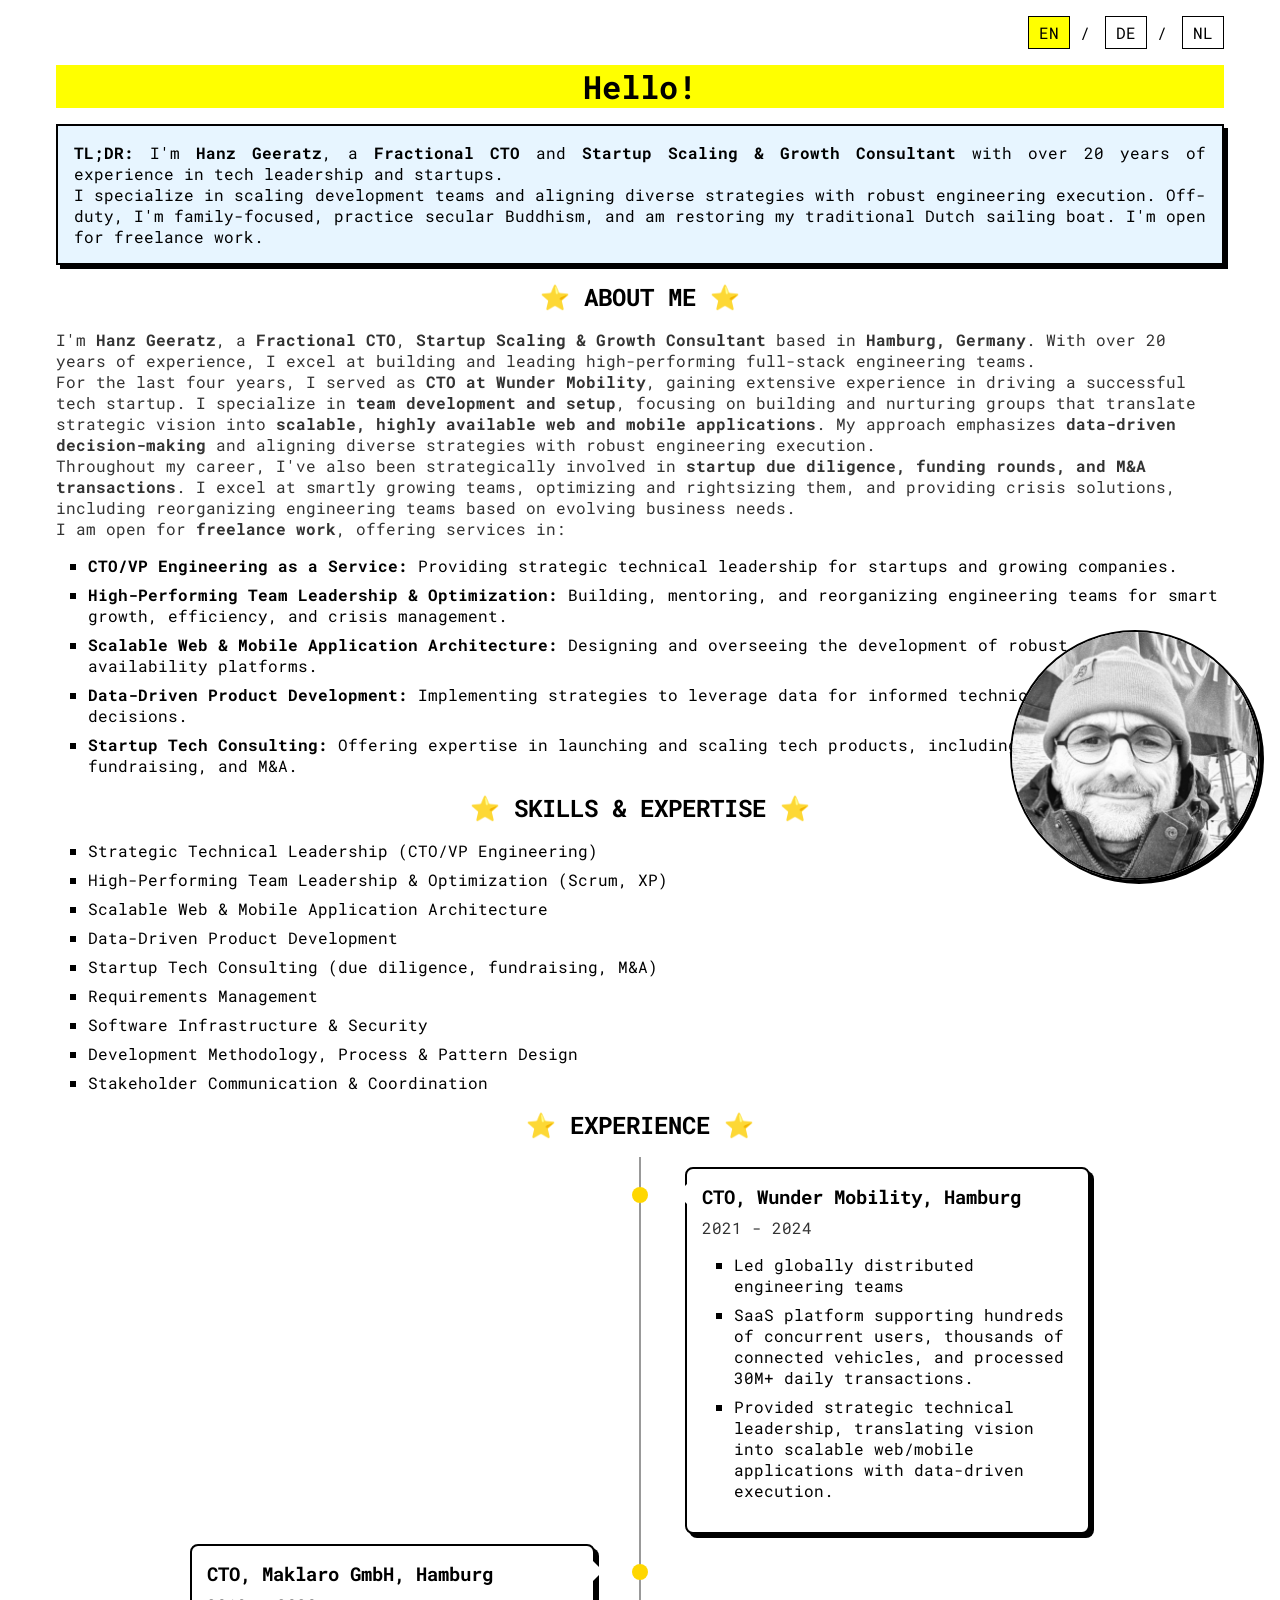
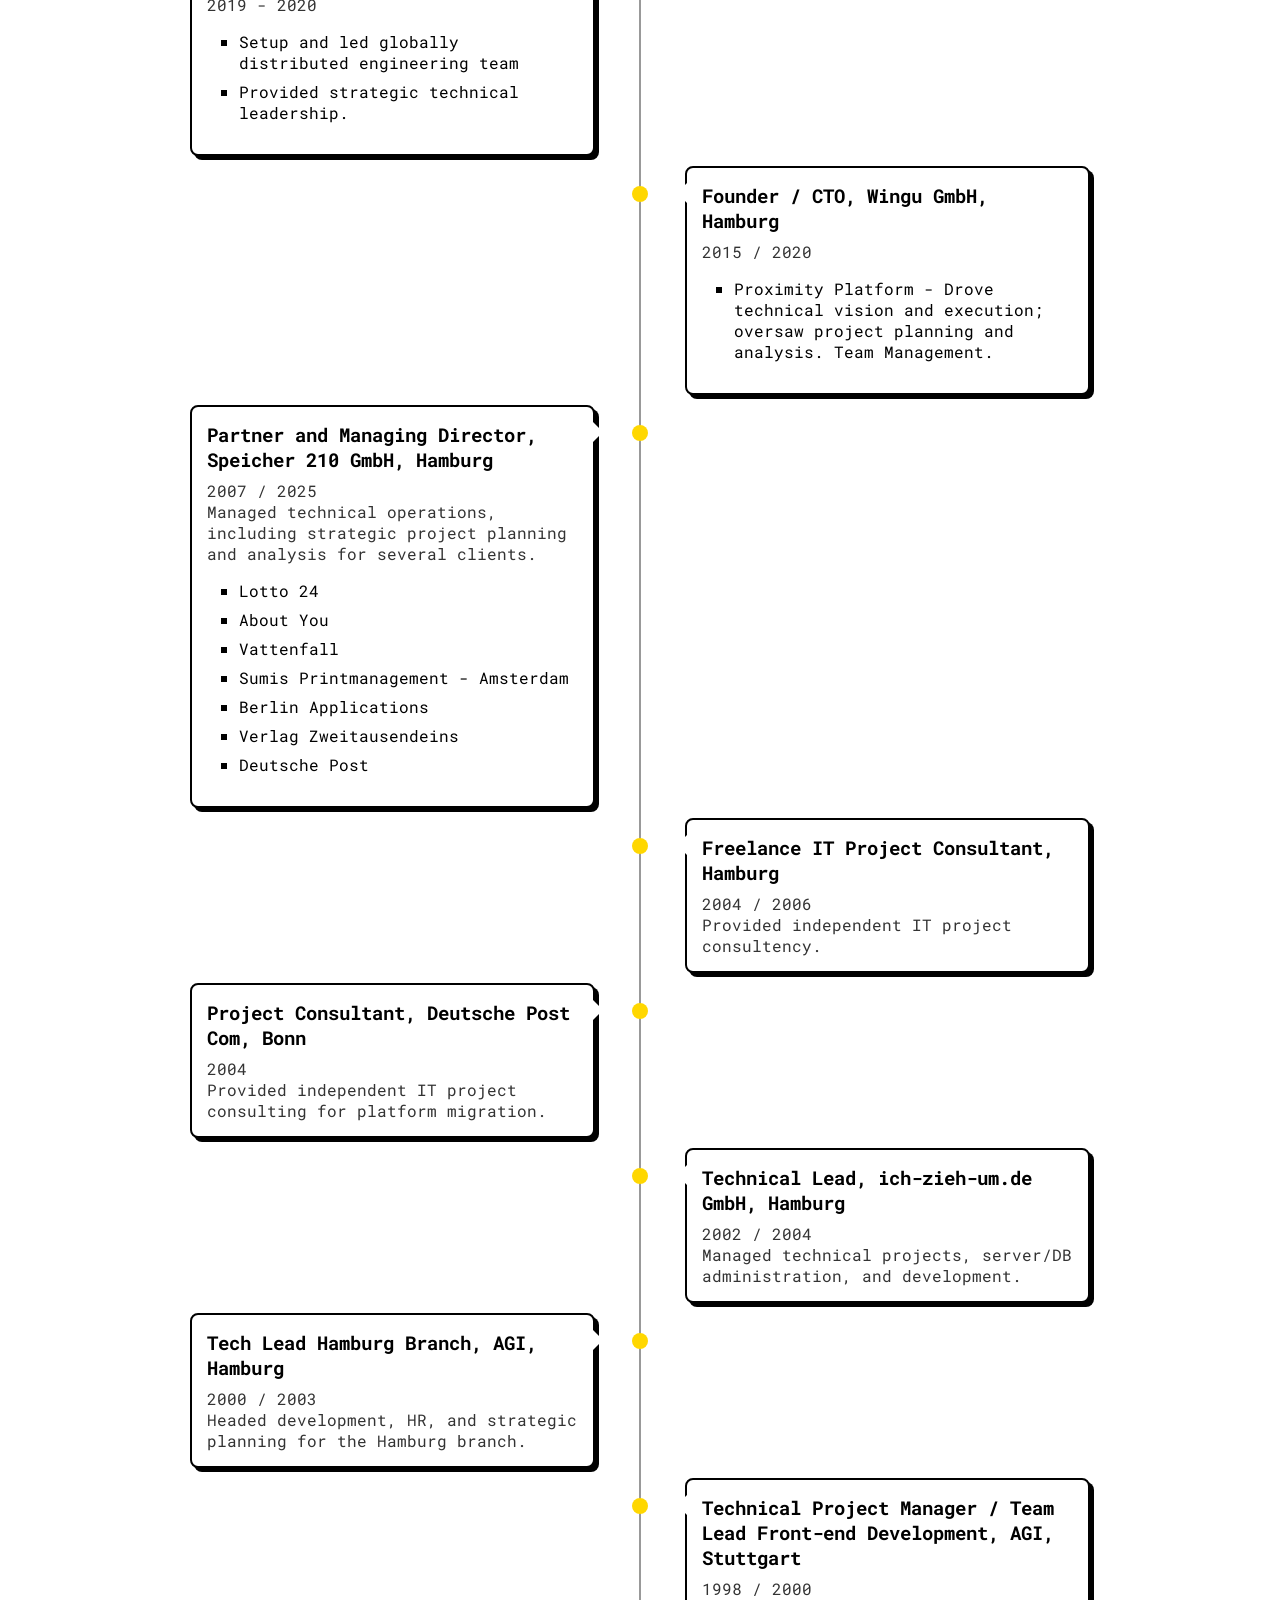
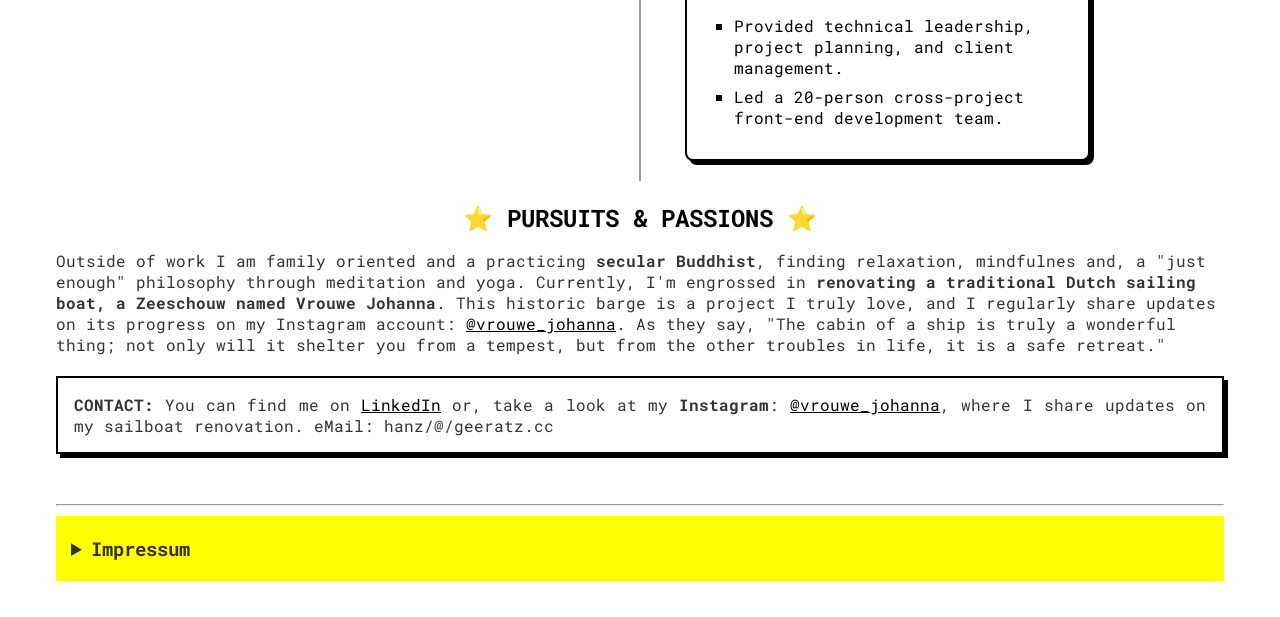
==== index.html @ 57a96e58 "Cleaned up html, spellcheck and corrected CSS error" ====
<!DOCTYPE html>
<html lang="en">

<head>
    <meta charset="UTF-8">
    <meta name="viewport" content="width=device-width, initial-scale=1.0">
    <link rel="preconnect" href="https://fonts.googleapis.com">
    <link rel="preconnect" href="https://fonts.gstatic.com" crossorigin>
    <link href="https://fonts.googleapis.com/css2?family=Roboto+Mono:wght@400;700&display=swap" rel="stylesheet">
    <title>Hanz Geeratz | Freelance CTO & Tech Leader, Startup Scaling & Growth Consultant | Hamburg, Germany</title>
    <meta name="description"
        content="Hanz Geeratz is a Dutch CTO in Hamburg, Germany, with 20+ years of experience in tech leadership, scalable web/mobile applications, and data-driven product development. Available for freelance CTO/VP Engineering roles and startup tech consulting.">
    <meta name="keywords"
        content="Hanz Geeratz, CTO, VP Engineering, Freelance CTO, Tech Leader, Hamburg, Germany, Software Engineering, Scalable Applications, Mobile Applications, Web Applications, Data-Driven, Startup Consulting, Due Diligence, M&A, Team Leadership, Tech Management, Wunder Mobility, Maklaro, wingu">
    <meta name="robots" content="index, follow">
    <link rel="canonical" href="https://geeratz.cc">
    <meta name="language" content="English">
    <meta name="revisit-after" content="14 days">
    <meta name="author" content="Hanz Geeratz">
    <link rel="shortcut icon" href="favicon.ico" />
    <!-- Hand crafted, based on the Tiny BRUTALISM CSS Library https://pruger.github.io/tiny-brutalism-css/ -->
    <style>
        * {
            margin: 0;
            padding: 0;
            box-sizing: border-box;
        }

        html,
        body {
            height: 100%;
            font-family: 'Roboto Mono', monospace;
            background-color: #fff;
            color: #000;
        }

        h1,
        h2,
        h3,
        h4,
        h5,
        h6 {
            margin-bottom: 1rem;
            font-weight: 700;
        }

        h1 {
            background: yellow;
            padding: 0 20px;
        }

        p {
            margin-bottom: 1rem;
        }

        .container {
            width: 100%;
            margin: 0 auto;
            padding: 1rem;
            max-width: 1200px;
        }

        .me {
            max-width: 200px;
            margin: 0 auto 1rem;
            display: block;
        }

        .box {
            padding: 1rem;
            border: 2px solid #000;
            box-shadow: 4px 4px 0 #000;
            margin-bottom: 1rem;
            text-align: justify;
        }

        .text-center {
            text-align: center;
        }

        .text-right {
            text-align: right;
        }

        /* Language switch specific styles */
        .language-switch {
            text-align: right;
            margin-bottom: 1rem;
        }

        .language-switch a {
            padding: 5px 10px;
            border: 1px solid #000;
            text-decoration: none;
            color: #000;
            display: inline-block;
            margin-left: 5px;
        }

        .language-switch a.active,
        .language-switch a:hover {
            background-color: yellow;
        }

        .tldr {
            padding: 1rem;
            border: 2px solid #000;
            box-shadow: 4px 4px 0 #000;
            margin-bottom: 1rem;
            background-color: #e7f5ff;
            color: #000;
            text-align: justify;
        }

        a {
            color: #000;
            text-decoration: underline;
        }

        a:hover {
            color: #000;
            background-color: yellow;
        }

        a:active {
            color: #000;
            background-color: yellow;
        }

        ul {
            list-style-type: square;
            margin: 1em 0 1em 2em;
            padding: 0;
        }

        li {
            font-family: inherit;
            margin-bottom: 0.5em;
        }

        hr {
            margin: 50px 0 10px 0;
        }

        /* Timeline specific styles */
        .timeline {
            position: relative;
            max-width: 900px;
            margin: 0 auto;
            padding: 10px 0;
            /* Maintained reduced padding */
        }

        .timeline::before {
            content: '';
            position: absolute;
            left: 50%;
            top: 0;
            width: 2px;
            height: 100%;
            background: #999;
            /* Gray line */
            transform: translateX(-50%);
        }

        .timeline-item {
            display: flex;
            justify-content: space-between;
            margin-bottom: 10px;
            /* Maintained reduced margin */
            position: relative;
        }

        .timeline-item:nth-child(odd) {
            flex-direction: row-reverse;
        }

        .timeline-item-content {
            background: #ffffff;
            /* White background for content boxes */
            padding: 15px;
            /* Maintained reduced padding */
            border-radius: 8px;
            box-shadow: 0 0 10px rgba(0, 0, 0, 0.1);
            /* Subtle shadow */
            width: 45%;
            position: relative;
            border: 2px solid #000;
            /* Added black border from .box style */
            box-shadow: 4px 4px 0 #000;
            /* Added black shadow from .box style */
        }

        .timeline-item-content::before {
            content: '';
            position: absolute;
            top: 15px;
            /* Adjusted top for arrow */
            width: 0;
            height: 0;
            border-style: solid;
        }

        .timeline-item:nth-child(even) .timeline-item-content::before {
            border-width: 10px 0 10px 10px;
            border-color: transparent transparent transparent #ffffff;
            /* White arrow */
            right: -10px;
        }

        .timeline-item:nth-child(odd) .timeline-item-content::before {
            border-width: 10px 10px 10px 0;
            border-color: transparent #ffffff transparent transparent;
            /* White arrow */
            left: -10px;
        }

        .timeline-item-date {
            position: absolute;
            top: 15px;
            /* Adjusted top for date */
            width: 100px;
            text-align: center;
            font-weight: bold;
            color: #555;
            /* Darker gray for dates */
        }

        .timeline-item:nth-child(even) .timeline-item-date {
            left: calc(50% + 55px);
        }

        .timeline-item:nth-child(odd) .timeline-item-date {
            right: calc(50% + 55px);
        }

        .timeline-item-marker {
            position: absolute;
            left: 50%;
            top: 20px;
            /* Adjusted top for marker */
            width: 16px;
            height: 16px;
            background: #FFD700;
            /* Yellow marker */
            border-radius: 50%;
            transform: translateX(-50%);
            z-index: 1;
        }

        h3 {
            margin-top: 0;
            /* Kept for better alignment in timeline boxes */
            margin-bottom: 0.5rem;
            /* Adjusted for tighter spacing in timeline boxes */
            color: #000000;
            /* Black for headings */
        }

        p {
            margin-bottom: 0;
            /* Kept for compact paragraphs in timeline boxes */
            color: #333;
            /* Dark gray for paragraph text */
        }

        @media (max-width: 768px) {
            body {
                padding: 5px;
                /* Further reduced padding for body on mobile */
            }

            .timeline::before {
                left: 10px;
            }

            .timeline-item {
                flex-direction: column !important;
                align-items: flex-start;
                margin-bottom: 10px;
                /* Consistent margin on mobile */
            }

            .timeline-item-content {
                width: calc(100% - 40px);
                margin-left: 40px;
                padding: 10px;
                /* Further reduced padding for content boxes on mobile */
            }

            .timeline-item-content::before {
                border-width: 10px 10px 0 10px !important;
                border-color: transparent transparent #ffffff transparent !important;
                /* White arrow for mobile */
                top: -10px;
                left: 20px;
            }

            .timeline-item-date {
                position: static;
                text-align: left;
                margin-left: 40px;
                margin-bottom: 5px;
                /* Reduced margin for date on mobile */
            }

            .timeline-item-marker {
                left: 10px;
                transform: translateX(0);
                top: 15px;
                /* Adjusted marker position on mobile */
            }
        }

        details {
            border: 0px;
            padding: 15px;
            margin-bottom: 20px;
            /* Space below the box */
            background-color: yellow;
            /* A light background */
        }



        summary {
            cursor: pointer;
            /* Indicates it's clickable */
            font-weight: bold;
            font-size: 1.2em;
            /* Slightly larger text for the title */
            padding: 5px 0;
            color: #333;
            /* Darker color for the title */
            outline: none;
            /* Remove default outline on focus */
            user-select: none;
            /* Prevent text selection on click */
        }

        /* Optional: Add a small arrow or icon for the summary */
        summary::marker,
        /* For WebKit/Blink browsers */
        summary::-webkit-details-marker {
            /* For older WebKit */
            display: none;
            /* Hide default marker */
        }

        /* Style for the content inside the details */
        details p {
            margin-top: 10px;
            /* Space above paragraphs within the impressum */
            line-height: 1.6;
            /* Better readability */
            color: #555;
            /* Slightly lighter text color */
        }

        details h6 {
            margin-top: 0;
            /* Remove top margin from the h2 inside summary */
            margin-bottom: 0;
            /* Remove bottom margin from the h2 inside summary */
            display: inline;
            /* Keep h2 in line with the arrow */
        }

        /* New styles for the portrait image */
        .portrait-image {
            position: fixed;
            bottom: 20px;
            /* Distance from the bottom */
            right: 20px;
            /* Distance from the right */
            width: 250px;
            height: 250px;
            border-radius: 50%;
            /* Makes the image round */
            border: 2px solid #000;
            /* Adds a border similar to other elements */
            box-shadow: 4px 4px 0 #000;
            /* Adds a shadow */
            z-index: 1000;
            /* Ensures it stays on top of other content */
        }

        @media (max-width: 768px) {
            .portrait-image {
                width: 150px;
                height: 150px;
                position: static;
                /* Removes fixed positioning on mobile */
                display: block;
                /* Makes it a block element to allow margin auto for centering */
                margin: 0 auto 1rem auto;
                /* Centers it horizontally and adds bottom margin */
                order: -1;
                /* If the container were a flexbox, this would move it to the top */
                /* Since .container is not a flexbox, placing it early in the HTML ensures it's at the top */
            }
        }
    </style>
</head>

<body>
    <div class="container">
        <div class="language-switch">
            <a href="index.html" class="active" lang="en" aria-label="English">EN</a> / <a href="index_de.html" lang="de" aria-label="Deutsch">DE</a> / <a href="index_nl.html" lang="nl" aria-label="Nederlands">NL</a>
        </div>

        <!-- Portrait Image -->
        <img src="me.png" alt="Portrait photo of Hanz Geeratz" class="portrait-image">


        <h1 class="text-center">Hello!</h1>
        <p class="tldr">
            <strong>TL;DR:</strong> I'm <strong>Hanz Geeratz</strong>, a <strong>Fractional CTO</strong> and
            <strong>Startup Scaling & Growth Consultant</strong> with over 20 years of experience in tech leadership and
            startups. <br>I specialize in scaling development teams and aligning diverse strategies with robust
            engineering execution.
            Off-duty, I'm family-focused, practice secular Buddhism, and am restoring my traditional Dutch sailing boat.
            I'm open for freelance work.

        </p>


        <h2 class="text-center">&#11088; ABOUT ME &#11088;</h2>
        <p>I'm <strong>Hanz Geeratz</strong>, a <strong>Fractional CTO</strong>, <strong>Startup Scaling & Growth
                Consultant</strong> based in <strong>Hamburg, Germany</strong>. With over 20 years of experience, I
            excel at building and leading high-performing full-stack engineering teams.</p>

        <p>For the last four years, I served as <strong>CTO at Wunder Mobility</strong>, gaining extensive experience in
            driving a successful tech startup. I specialize in <strong>team development and setup</strong>, focusing on
            building and nurturing groups that translate strategic vision into <strong>scalable, highly available web
                and mobile applications</strong>. My approach emphasizes <strong>data-driven decision-making</strong>
            and aligning diverse strategies with robust engineering execution.</p>

        <p>Throughout my career, I've also been strategically involved in <strong>startup due diligence, funding rounds,
                and M&A transactions</strong>. I excel at smartly growing teams, optimizing and rightsizing them, and
            providing crisis solutions, including reorganizing engineering teams based on evolving business needs.</p>

        <p>I am open for <strong>freelance work</strong>, offering services in:</p>

        <ul>
            <li><strong>CTO/VP Engineering as a Service:</strong> Providing strategic technical leadership for startups
                and growing companies.</li>
            <li><strong>High-Performing Team Leadership & Optimization:</strong> Building, mentoring, and reorganizing
                engineering teams for smart growth, efficiency, and crisis management.</li>
            <li><strong>Scalable Web & Mobile Application Architecture:</strong> Designing and overseeing the
                development of robust, high-availability platforms.</li>
            <li><strong>Data-Driven Product Development:</strong> Implementing strategies to leverage data for informed
                technical and product decisions.</li>
            <li><strong>Startup Tech Consulting:</strong> Offering expertise in launching and scaling tech products,
                including due diligence, fundraising, and M&A.</li>
        </ul>
        <h2 class="text-center">&#11088; SKILLS & EXPERTISE &#11088;</h2>
        <ul>
            <li>Strategic Technical Leadership (CTO/VP Engineering)</li>
            <li>High-Performing Team Leadership & Optimization (Scrum, XP)</li>
            <li>Scalable Web & Mobile Application Architecture</li>
            <li>Data-Driven Product Development</li>
            <li>Startup Tech Consulting (due diligence, fundraising, M&A)</li>
            <li>Requirements Management</li>
            <li>Software Infrastructure & Security</li>
            <li>Development Methodology, Process & Pattern Design</li>
            <li>Stakeholder Communication & Coordination</li>
        </ul>
        <h2 class="text-center">&#11088; EXPERIENCE &#11088;</h2>
        <div class="timeline">
            <div class="timeline-item">
                <div class="timeline-item-marker"></div>
                <div class="timeline-item-content">
                    <h3>CTO, Wunder Mobility, Hamburg</h3>
                    <p>2021 - 2024</p>
                    <ul>
                        <li>Led globally distributed engineering teams</li>
                        <li>SaaS platform supporting hundreds of concurrent users, thousands of connected vehicles, and
                            processed 30M+ daily transactions.</li>
                        <li>Provided strategic technical leadership, translating vision into scalable web/mobile
                            applications with data-driven execution.</li>
                    </ul>
                </div>
            </div>
            <div class="timeline-item">
                <div class="timeline-item-marker"></div>
                <div class="timeline-item-content">
                    <h3>CTO, Maklaro GmbH, Hamburg</h3>
                    <p>2019 - 2020</p>
                    <ul>
                        <li>Setup and led globally distributed engineering team</li>
                        <li>Provided strategic technical leadership.</li>
                    </ul>
                </div>
            </div>
            <div class="timeline-item">
                <div class="timeline-item-marker"></div>
                <div class="timeline-item-content">
                    <h3>Founder / CTO, Wingu GmbH, Hamburg</h3>
                    <p>2015 / 2020</p>
                    <ul>
                        <li>Proximity Platform - Drove technical vision and execution; oversaw project planning and
                            analysis. Team Management.</li>
                    </ul>
                </div>
            </div>
            <div class="timeline-item">
                <div class="timeline-item-marker"></div>
                <div class="timeline-item-content">
                    <h3>Partner and Managing Director, Speicher 210 GmbH, Hamburg</h3>
                    <p>2007 / 2025<br> Managed technical operations, including strategic project planning and analysis
                        for several clients.</p>

                    <ul>
                        <li>Lotto 24 </li>
                        <li>About You</li>
                        <li>Vattenfall</li>
                        <li>Sumis Printmanagement - Amsterdam</li>
                        <li>Berlin Applications</li>
                        <li>Verlag Zweitausendeins </li>
                        <li> Deutsche Post </li>
                    </ul>

                </div>
            </div>
            <div class="timeline-item">
                <div class="timeline-item-marker"></div>
                <div class="timeline-item-content">
                    <h3>Freelance IT Project Consultant, Hamburg</h3>
                    <p>2004 / 2006</p>
                    <p>Provided independent IT project consultency.</p>
                </div>
            </div>
            <div class="timeline-item">
                <div class="timeline-item-marker"></div>
                <div class="timeline-item-content">
                    <h3>Project Consultant, Deutsche Post Com, Bonn</h3>
                    <p>2004</p>
                    <p>Provided independent IT project consulting for platform migration.</p>
                </div>
            </div>
            <div class="timeline-item">
                <div class="timeline-item-marker"></div>
                <div class="timeline-item-content">
                    <h3>Technical Lead, ich-zieh-um.de GmbH, Hamburg</h3>
                    <p>2002 / 2004</p>
                    <p>Managed technical projects, server/DB administration, and development.</p>
                </div>
            </div>
            <div class="timeline-item">
                <div class="timeline-item-marker"></div>
                <div class="timeline-item-content">
                    <h3>Tech Lead Hamburg Branch, AGI, Hamburg</h3>
                    <p>2000 / 2003</p>
                    <p>Headed development, HR, and strategic planning for the Hamburg branch.</p>
                </div>
            </div>
            <div class="timeline-item">
                <div class="timeline-item-marker"></div>
                <div class="timeline-item-content">
                    <h3>Technical Project Manager / Team Lead Front-end Development, AGI, Stuttgart</h3>
                    <p>1998 / 2000 </p>
                    <ul>
                        <li>Provided technical leadership, project planning, and client management.</li>
                        <li>Led a 20-person cross-project front-end development team.</li>
                    </ul>
                </div>
            </div>
        </div>
        <p>&nbsp;</p>



        <h2 class="text-center">&#11088; PURSUITS & PASSIONS &#11088;</h2>
        <p>Outside of work I am family oriented and a practicing <strong>secular Buddhist</strong>, finding relaxation,
            mindfulnes and, a "just enough" philosophy through meditation and yoga. Currently, I'm engrossed in
            <strong>renovating a traditional Dutch sailing boat, a Zeeschouw named Vrouwe Johanna</strong>. This
            historic barge is a project I truly love, and I regularly share updates on its progress on my Instagram
            account: <a href="https://www.instagram.com/vrouwe_johanna/" target="_blank">@vrouwe_johanna</a>. As they
            say, "The cabin of a ship is truly a wonderful thing; not only will it shelter you from a tempest, but from
            the other troubles in life, it is a safe retreat."</p>

        <p>&nbsp;</p>

        <p class="box"><strong>CONTACT:</strong>
            You can find me on <a href="https://de.linkedin.com/in/hanz-geeratz" target="_blank" rel="noopener noreferrer">LinkedIn</a> or, take a
            look at my <b>Instagram</b>: <a href="https://www.instagram.com/vrouwe_johanna/"
                target="_blank" rel="noopener noreferrer">@vrouwe_johanna</a>, where I share updates on my sailboat renovation. eMail:
            hanz/@/geeratz.cc
        </p>

        <hr />
        <details>
            <summary>Impressum</summary>
            <p><strong>Angaben gemäß § 5 TMG:</strong></p>
            <p>J. Geeratz <br>Hasselbrookstrasse 33<br>Hamburg 22089<br>Germany</p>
            <p><strong>Kontakt:</strong><br>
                E-Mail: hanz@geeratz.cc</p>
            <p><strong>Verantwortlich für den Inhalt nach § 55 Abs. 2 RStV:</strong><br> J. Geeratz<br>
                Hasselbrookstrasse 33<br>22089 Hamburg</p>
        </details>
    </div>

</body>

</html>
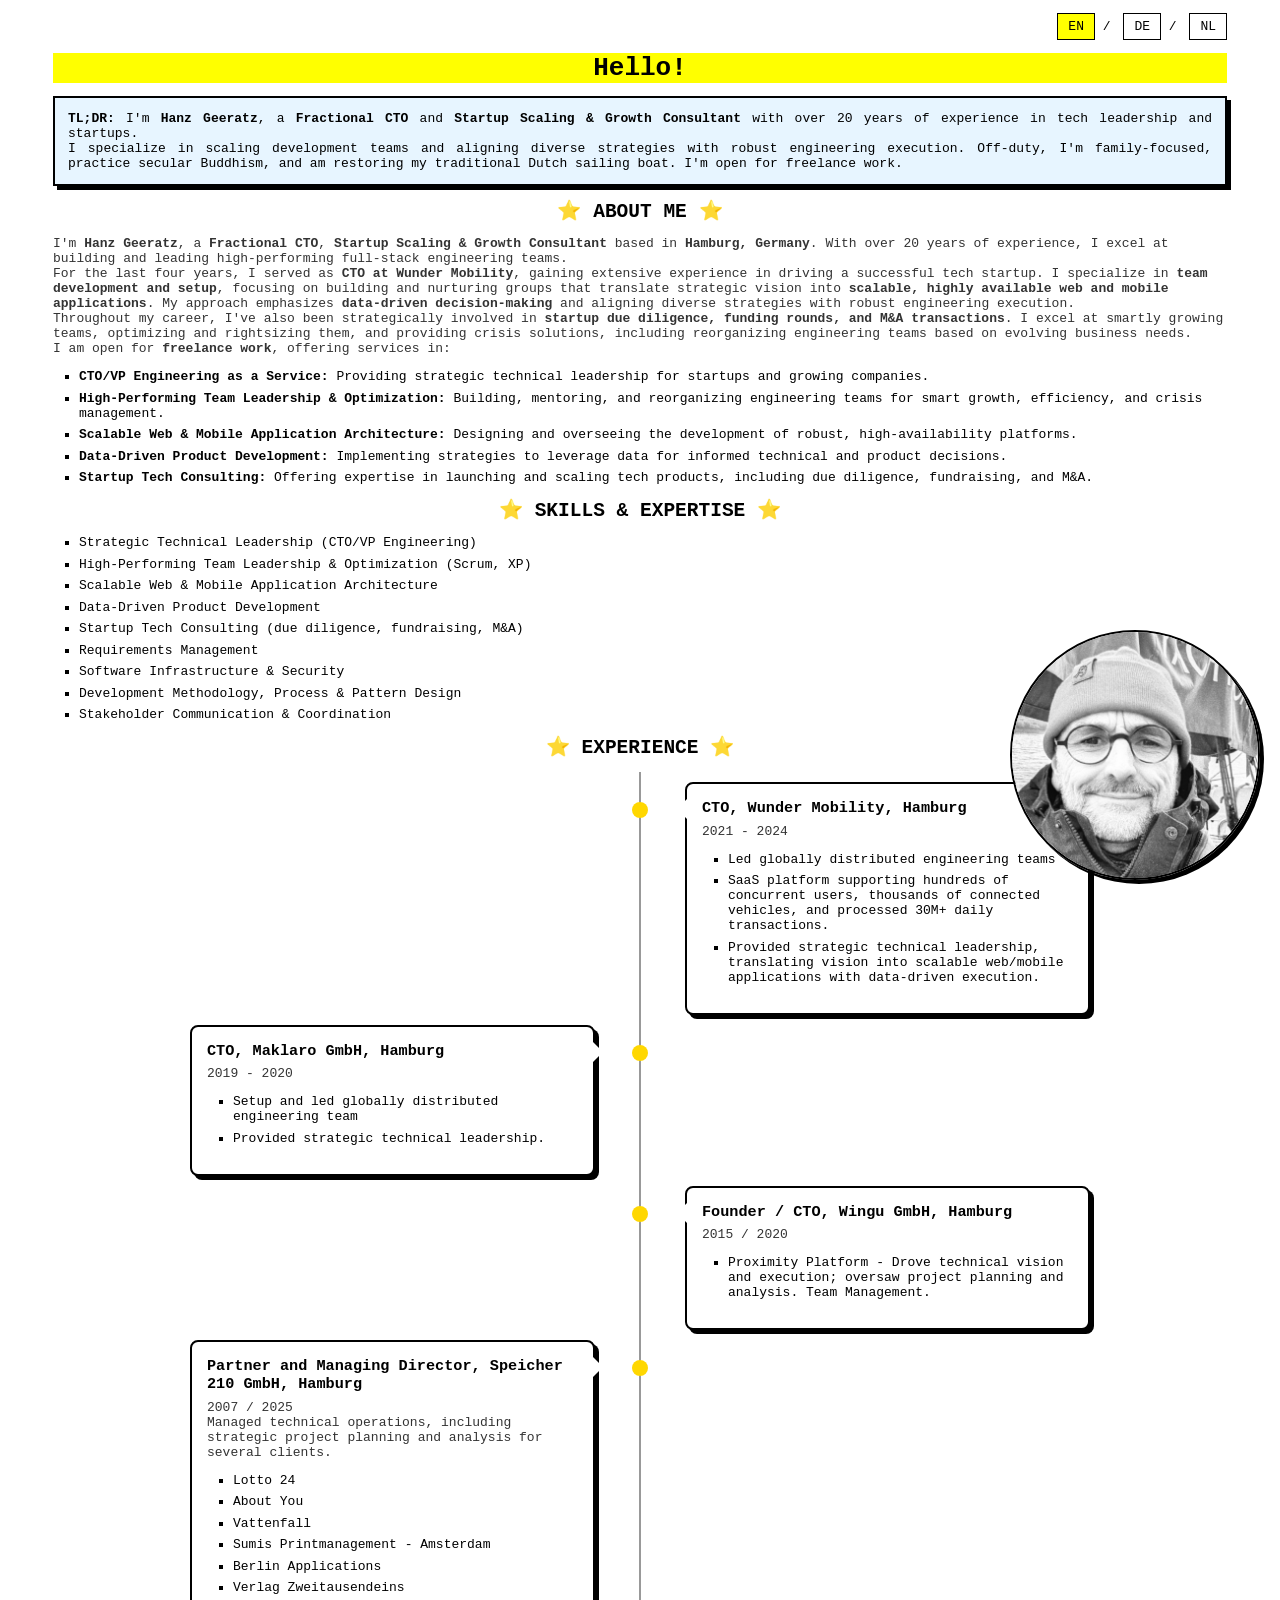
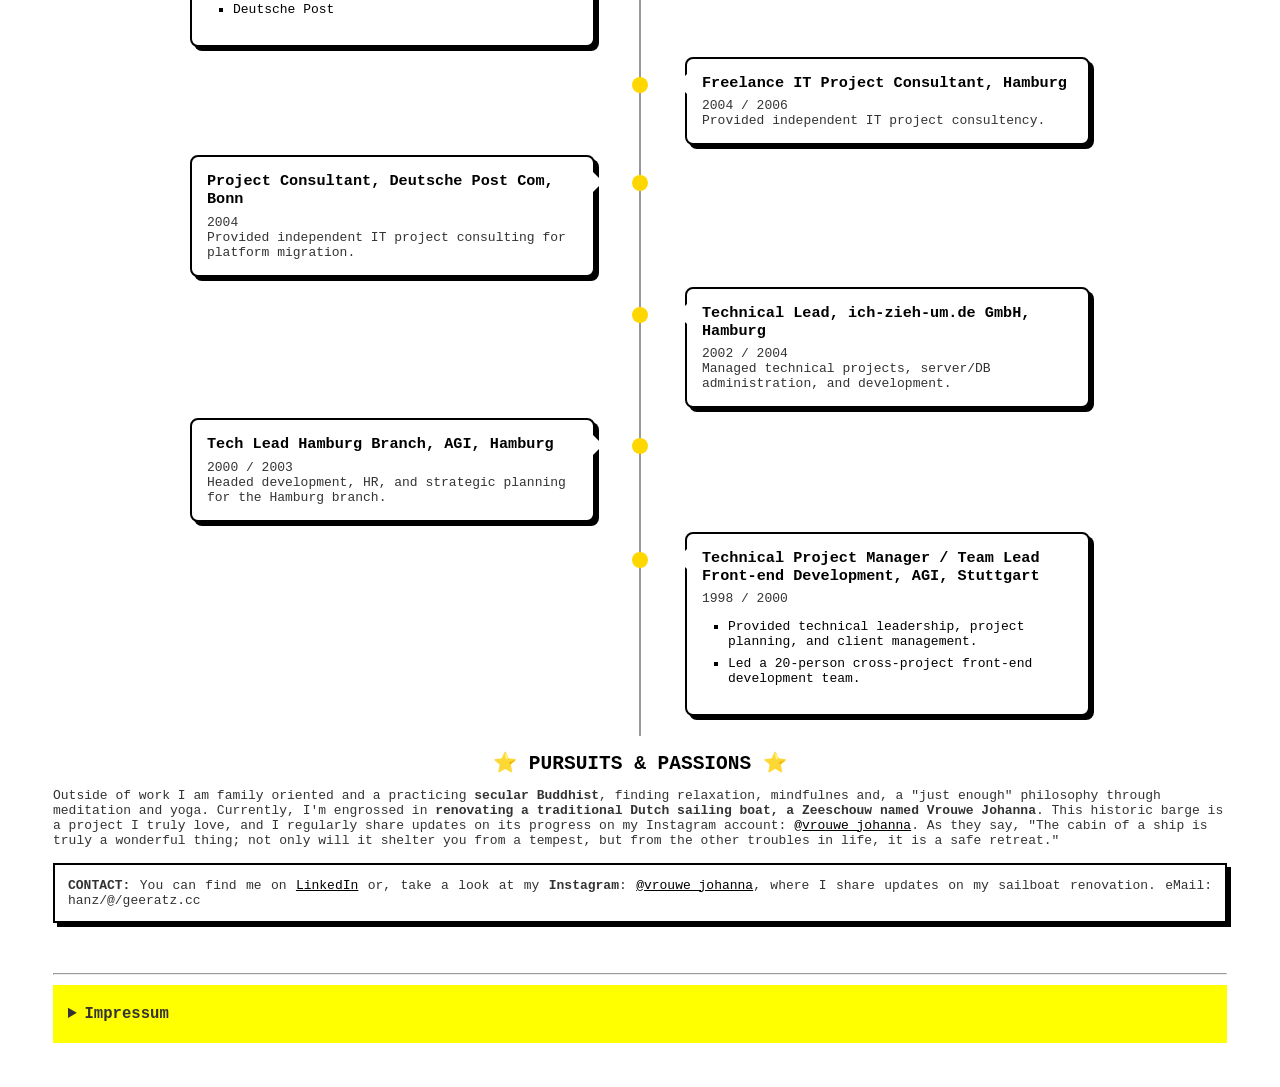
==== commit c2b0235e: "changed font" ====
--- a/index.html
+++ b/index.html
@@ -4,9 +4,6 @@
 <head>
     <meta charset="UTF-8">
     <meta name="viewport" content="width=device-width, initial-scale=1.0">
-    <link rel="preconnect" href="https://fonts.googleapis.com">
-    <link rel="preconnect" href="https://fonts.gstatic.com" crossorigin>
-    <link href="https://fonts.googleapis.com/css2?family=Roboto+Mono:wght@400;700&display=swap" rel="stylesheet">
     <title>Hanz Geeratz | Freelance CTO & Tech Leader, Startup Scaling & Growth Consultant | Hamburg, Germany</title>
     <meta name="description"
         content="Hanz Geeratz is a Dutch CTO in Hamburg, Germany, with 20+ years of experience in tech leadership, scalable web/mobile applications, and data-driven product development. Available for freelance CTO/VP Engineering roles and startup tech consulting.">
@@ -29,7 +26,7 @@
         html,
         body {
             height: 100%;
-            font-family: 'Roboto Mono', monospace;
+            font-family: monospace;
             background-color: #fff;
             color: #000;
         }
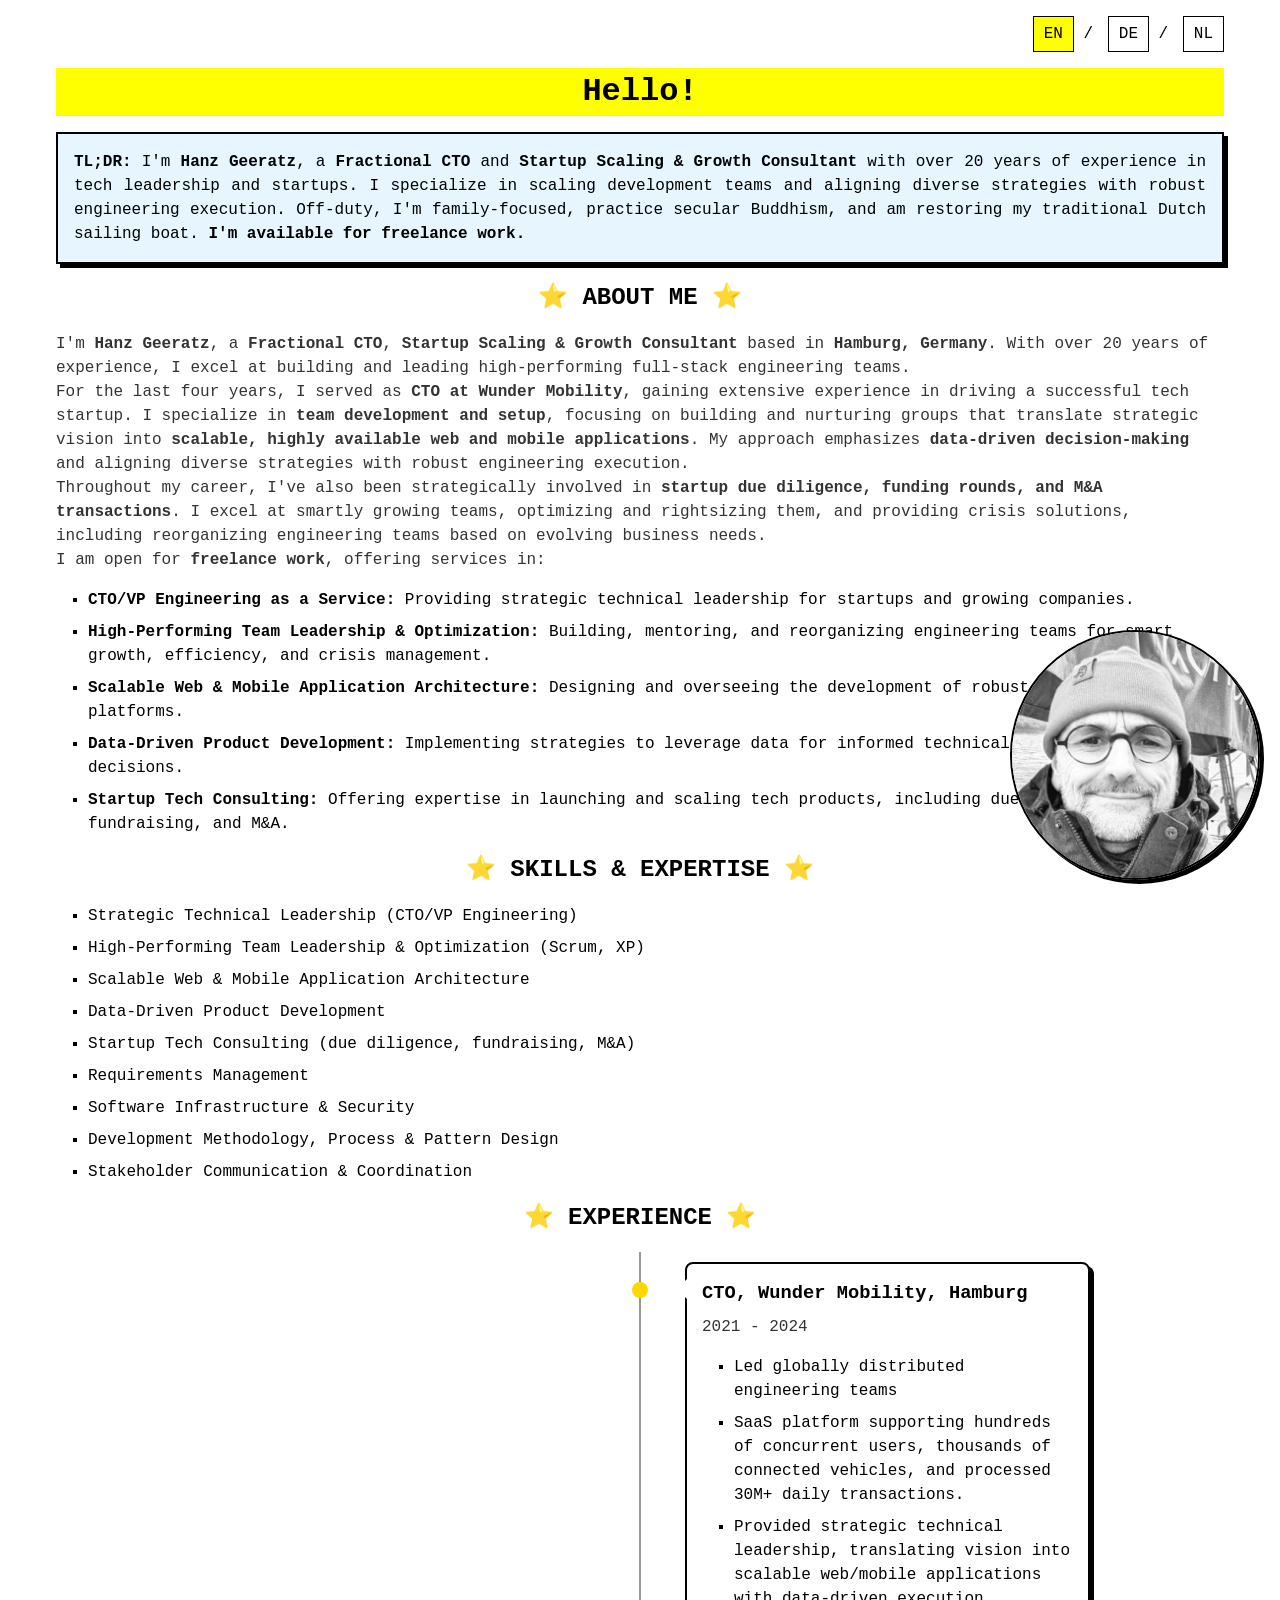
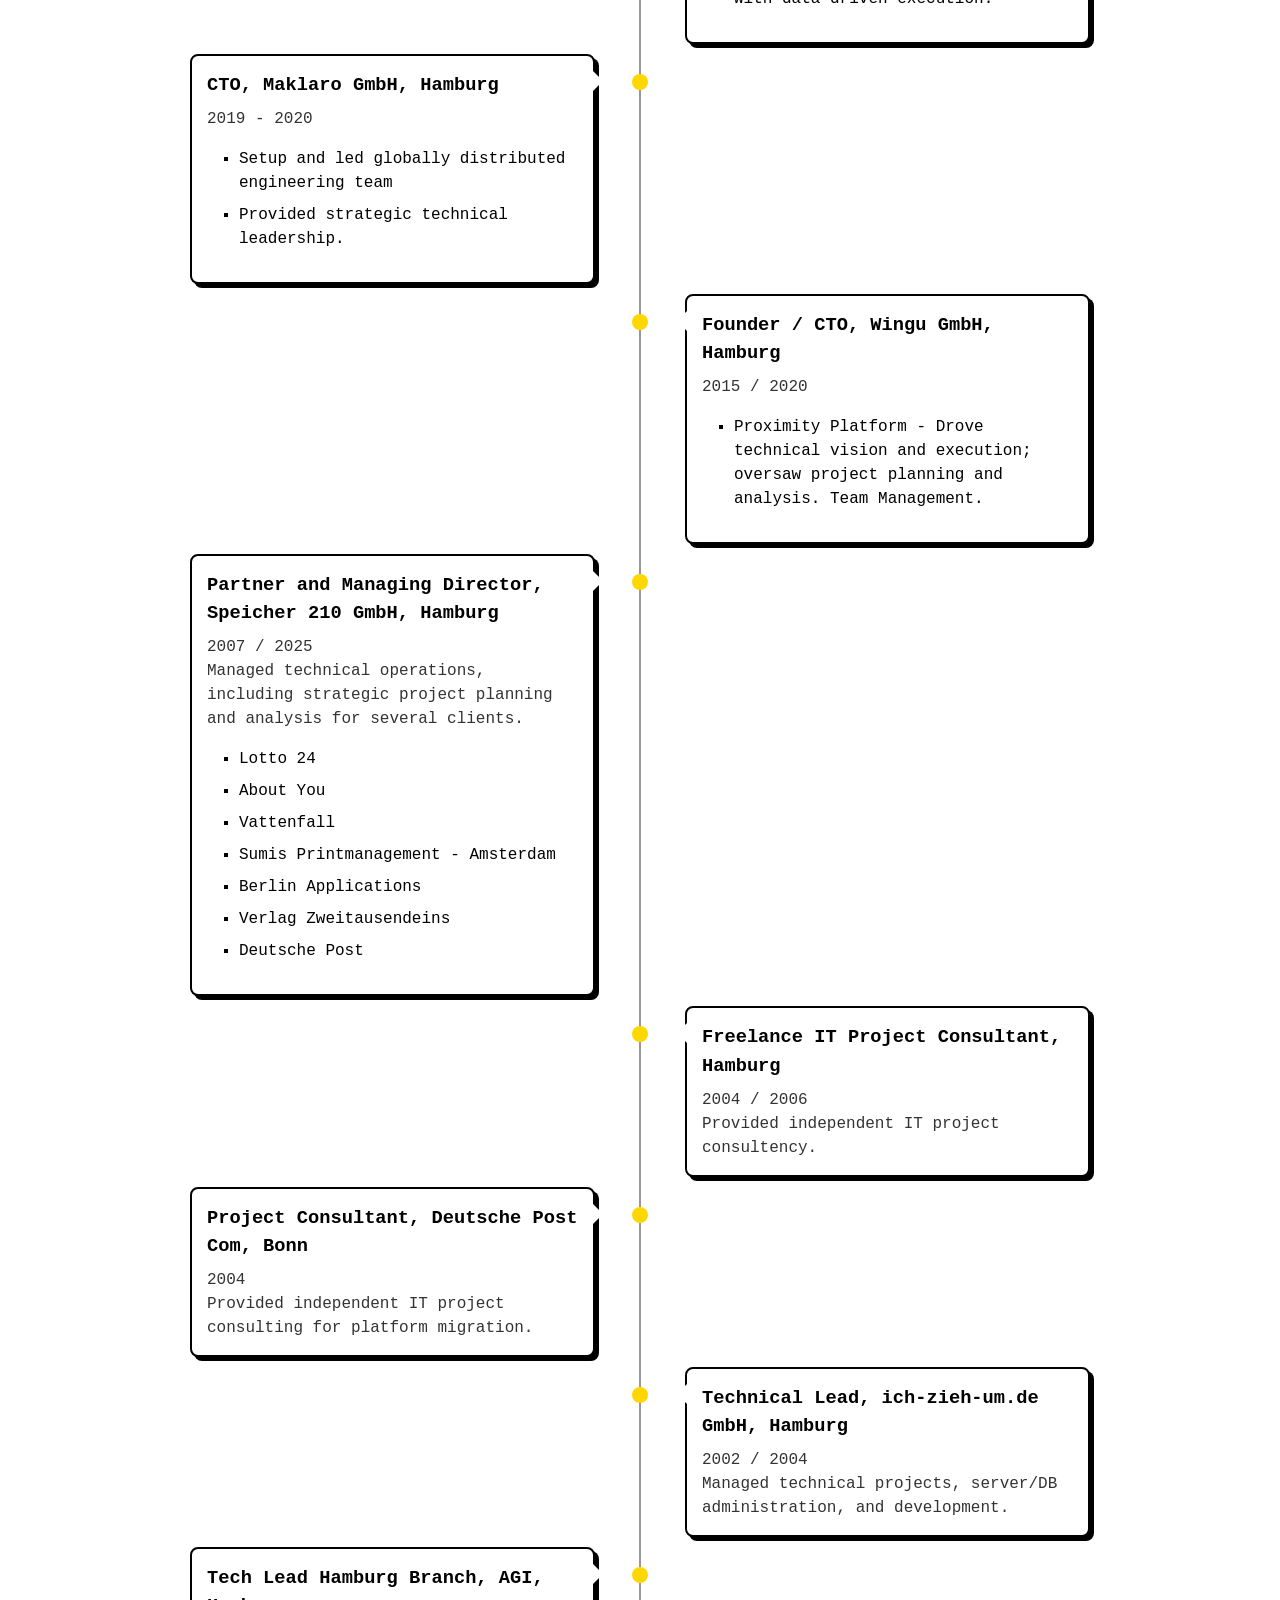
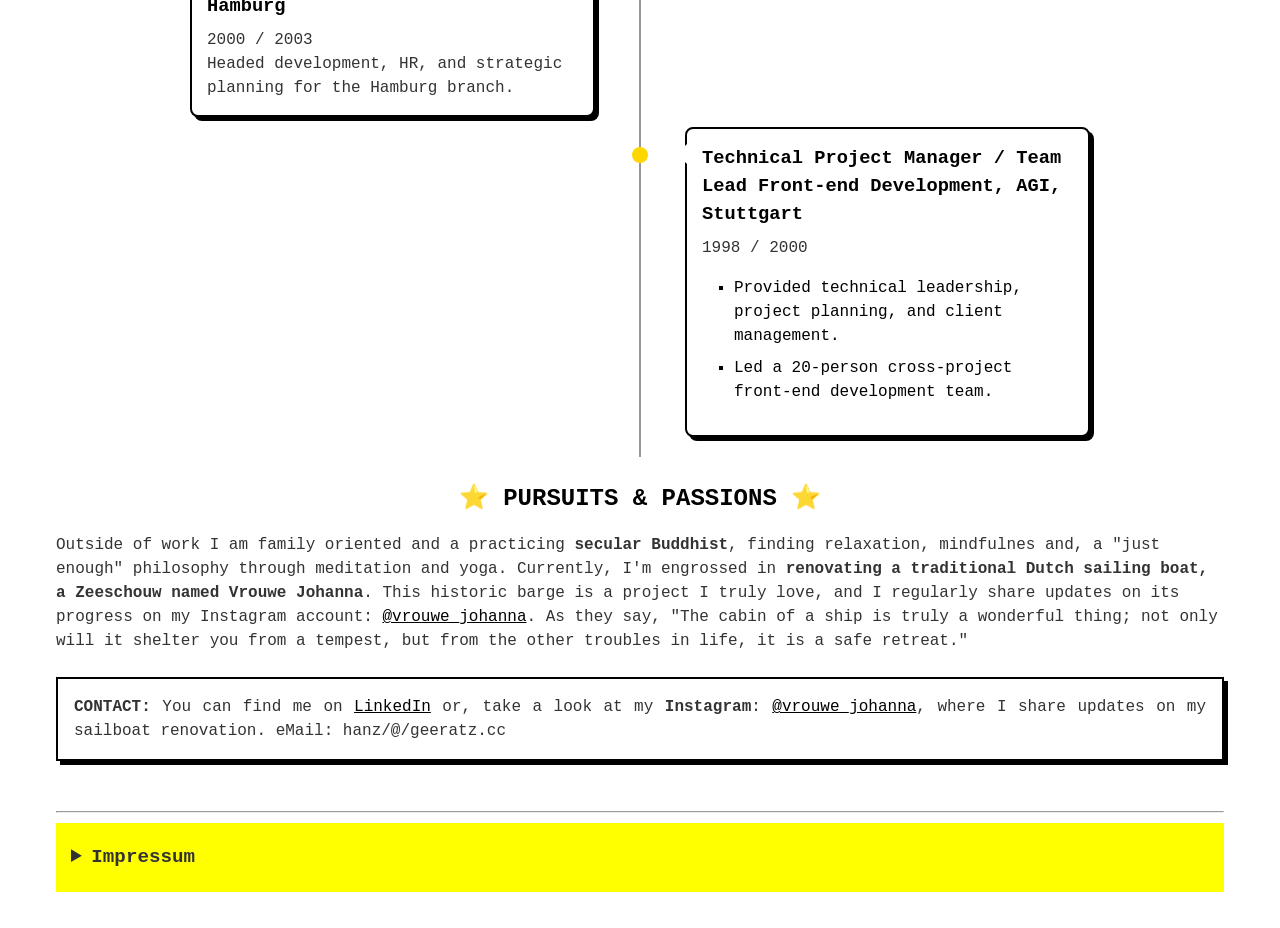
==== commit 925bcce5: "changed font size" ====
--- a/index.html
+++ b/index.html
@@ -27,6 +27,8 @@
         body {
             height: 100%;
             font-family: monospace;
+            font-size: 1rem; /* Adjust font size for general text */
+            line-height: 1.5;
             background-color: #fff;
             color: #000;
         }
@@ -414,10 +416,10 @@
         <p class="tldr">
             <strong>TL;DR:</strong> I'm <strong>Hanz Geeratz</strong>, a <strong>Fractional CTO</strong> and
             <strong>Startup Scaling & Growth Consultant</strong> with over 20 years of experience in tech leadership and
-            startups. <br>I specialize in scaling development teams and aligning diverse strategies with robust
+            startups. I specialize in scaling development teams and aligning diverse strategies with robust
             engineering execution.
             Off-duty, I'm family-focused, practice secular Buddhism, and am restoring my traditional Dutch sailing boat.
-            I'm open for freelance work.
+            <strong>I'm available for freelance work.</strong>
 
         </p>
 
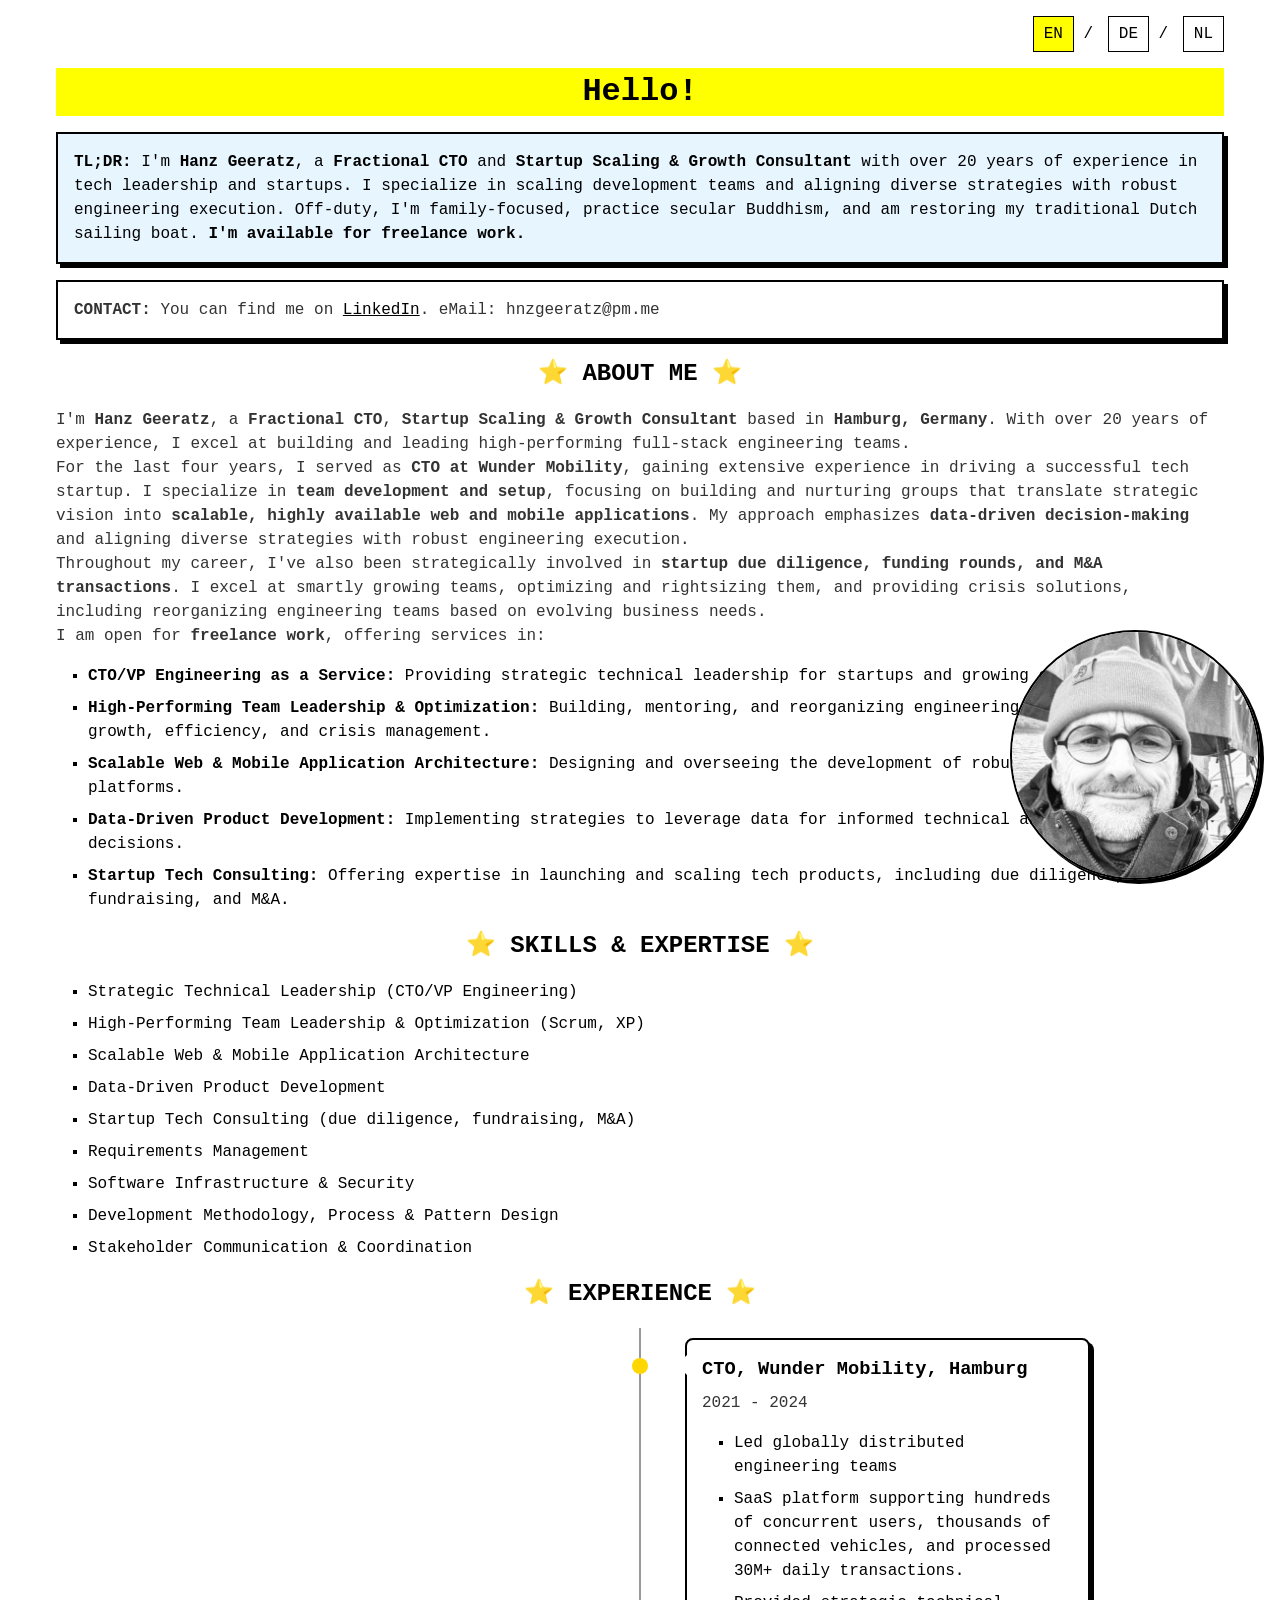
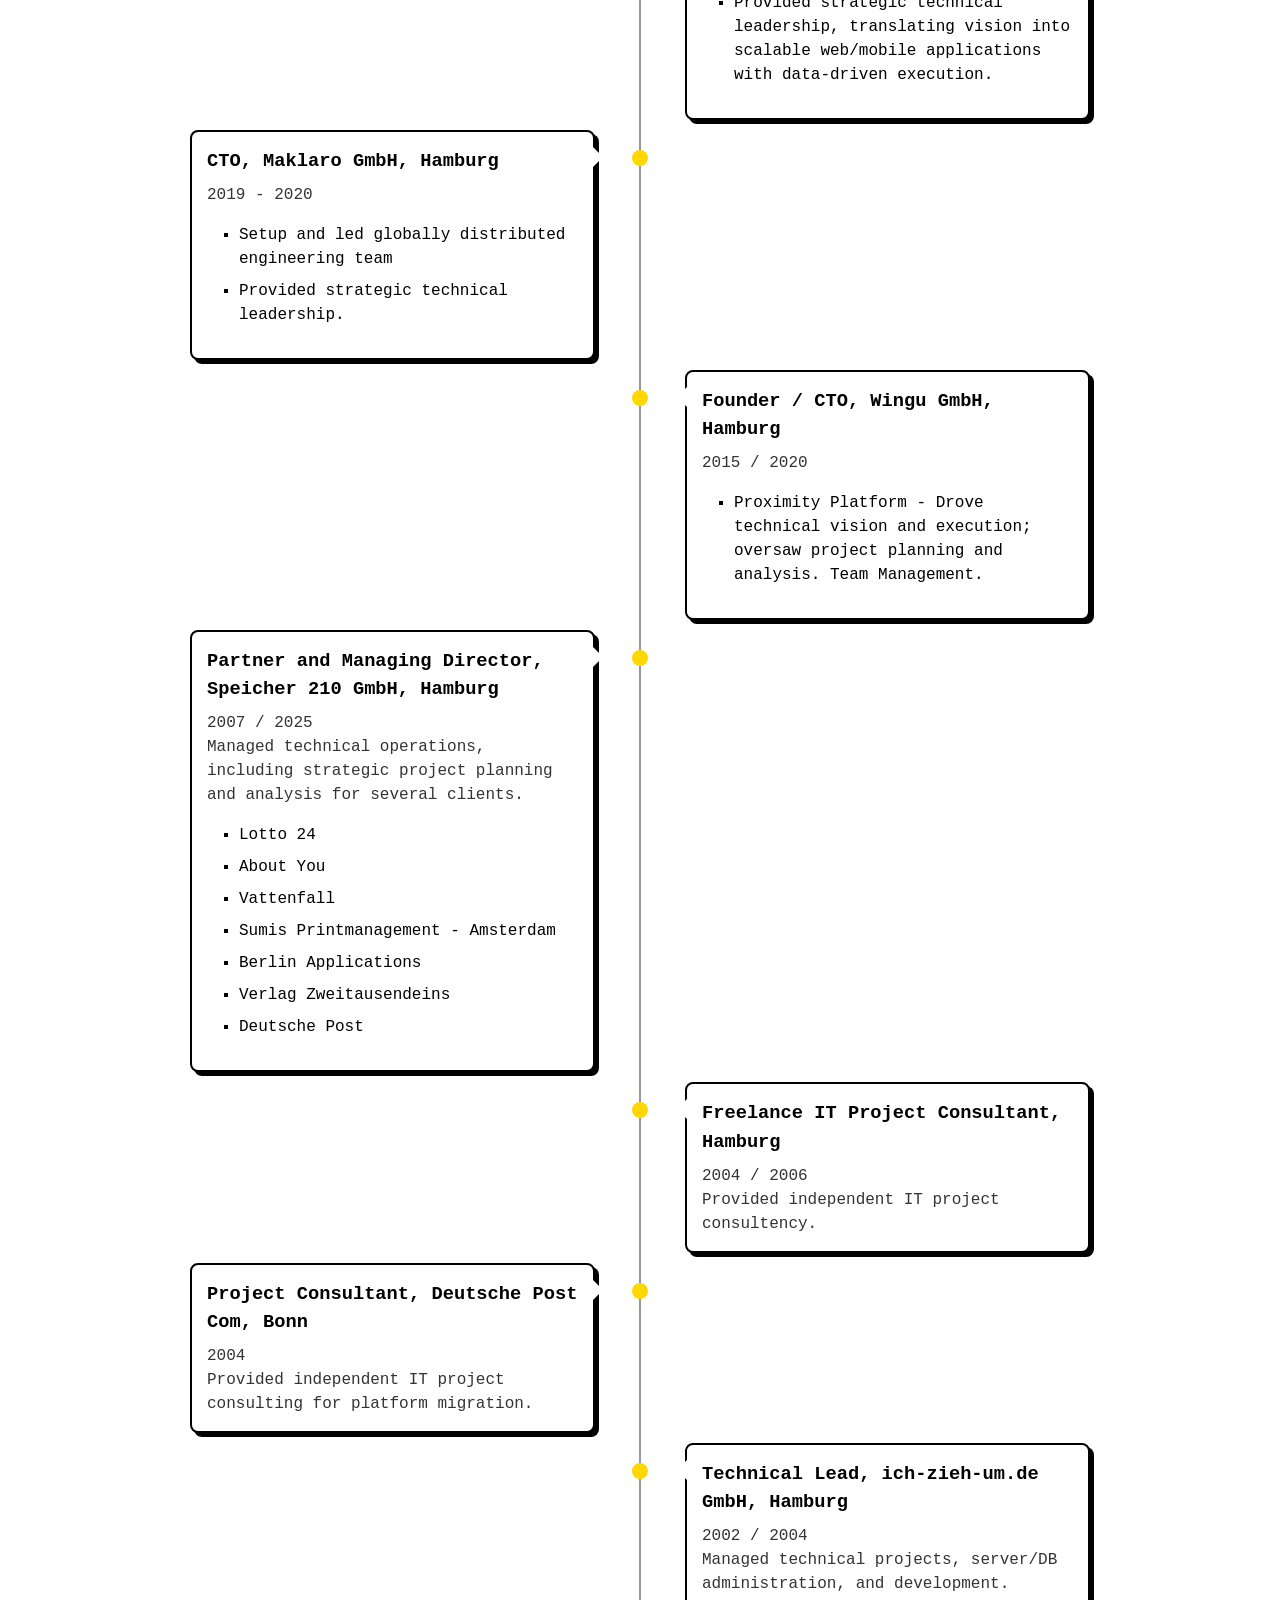
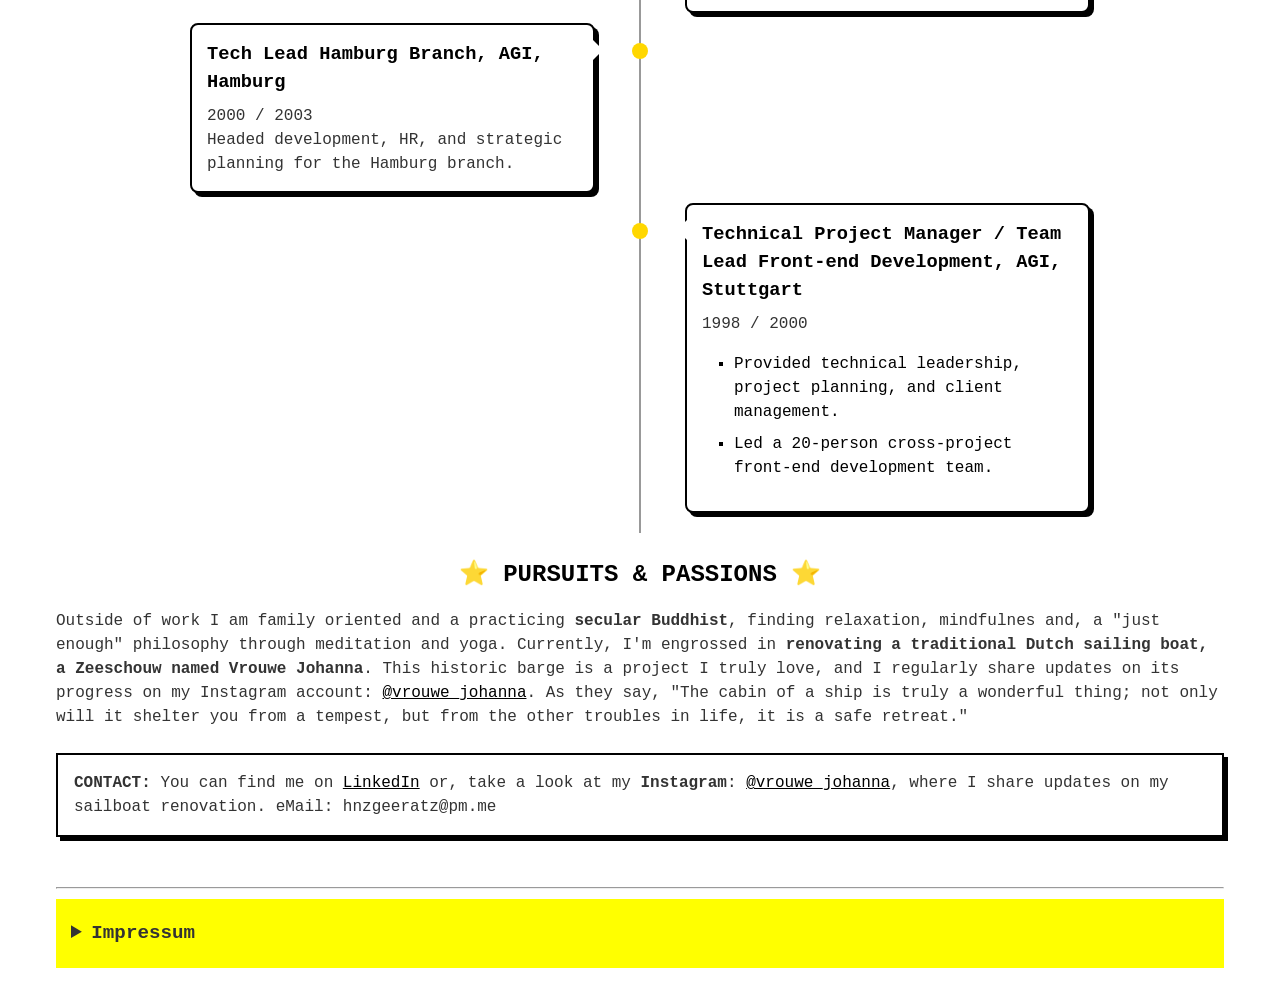
==== commit db6f4359: "updated email contact" ====
--- a/index.html
+++ b/index.html
@@ -70,7 +70,6 @@
             border: 2px solid #000;
             box-shadow: 4px 4px 0 #000;
             margin-bottom: 1rem;
-            text-align: justify;
         }
 
         .text-center {
@@ -108,7 +107,6 @@
             margin-bottom: 1rem;
             background-color: #e7f5ff;
             color: #000;
-            text-align: justify;
         }
 
         a {
@@ -420,9 +418,11 @@
             engineering execution.
             Off-duty, I'm family-focused, practice secular Buddhism, and am restoring my traditional Dutch sailing boat.
             <strong>I'm available for freelance work.</strong>
-
         </p>
 
+        <p class="box"><strong>CONTACT:</strong>
+            You can find me on <a href="https://de.linkedin.com/in/hanz-geeratz" target="_blank" rel="noopener noreferrer">LinkedIn</a>. eMail:
+hnzgeeratz@pm.me        </p>
 
         <h2 class="text-center">&#11088; ABOUT ME &#11088;</h2>
         <p>I'm <strong>Hanz Geeratz</strong>, a <strong>Fractional CTO</strong>, <strong>Startup Scaling & Growth
@@ -585,16 +585,14 @@
             You can find me on <a href="https://de.linkedin.com/in/hanz-geeratz" target="_blank" rel="noopener noreferrer">LinkedIn</a> or, take a
             look at my <b>Instagram</b>: <a href="https://www.instagram.com/vrouwe_johanna/"
                 target="_blank" rel="noopener noreferrer">@vrouwe_johanna</a>, where I share updates on my sailboat renovation. eMail:
-            hanz/@/geeratz.cc
-        </p>
+hnzgeeratz@pm.me       </p>
 
         <hr />
         <details>
             <summary>Impressum</summary>
             <p><strong>Angaben gemäß § 5 TMG:</strong></p>
             <p>J. Geeratz <br>Hasselbrookstrasse 33<br>Hamburg 22089<br>Germany</p>
-            <p><strong>Kontakt:</strong><br>
-                E-Mail: hanz@geeratz.cc</p>
+            <p><strong>Kontakt:</strong><br>E-Mail: hnzgeeratz@pm.me</p>
             <p><strong>Verantwortlich für den Inhalt nach § 55 Abs. 2 RStV:</strong><br> J. Geeratz<br>
                 Hasselbrookstrasse 33<br>22089 Hamburg</p>
         </details>
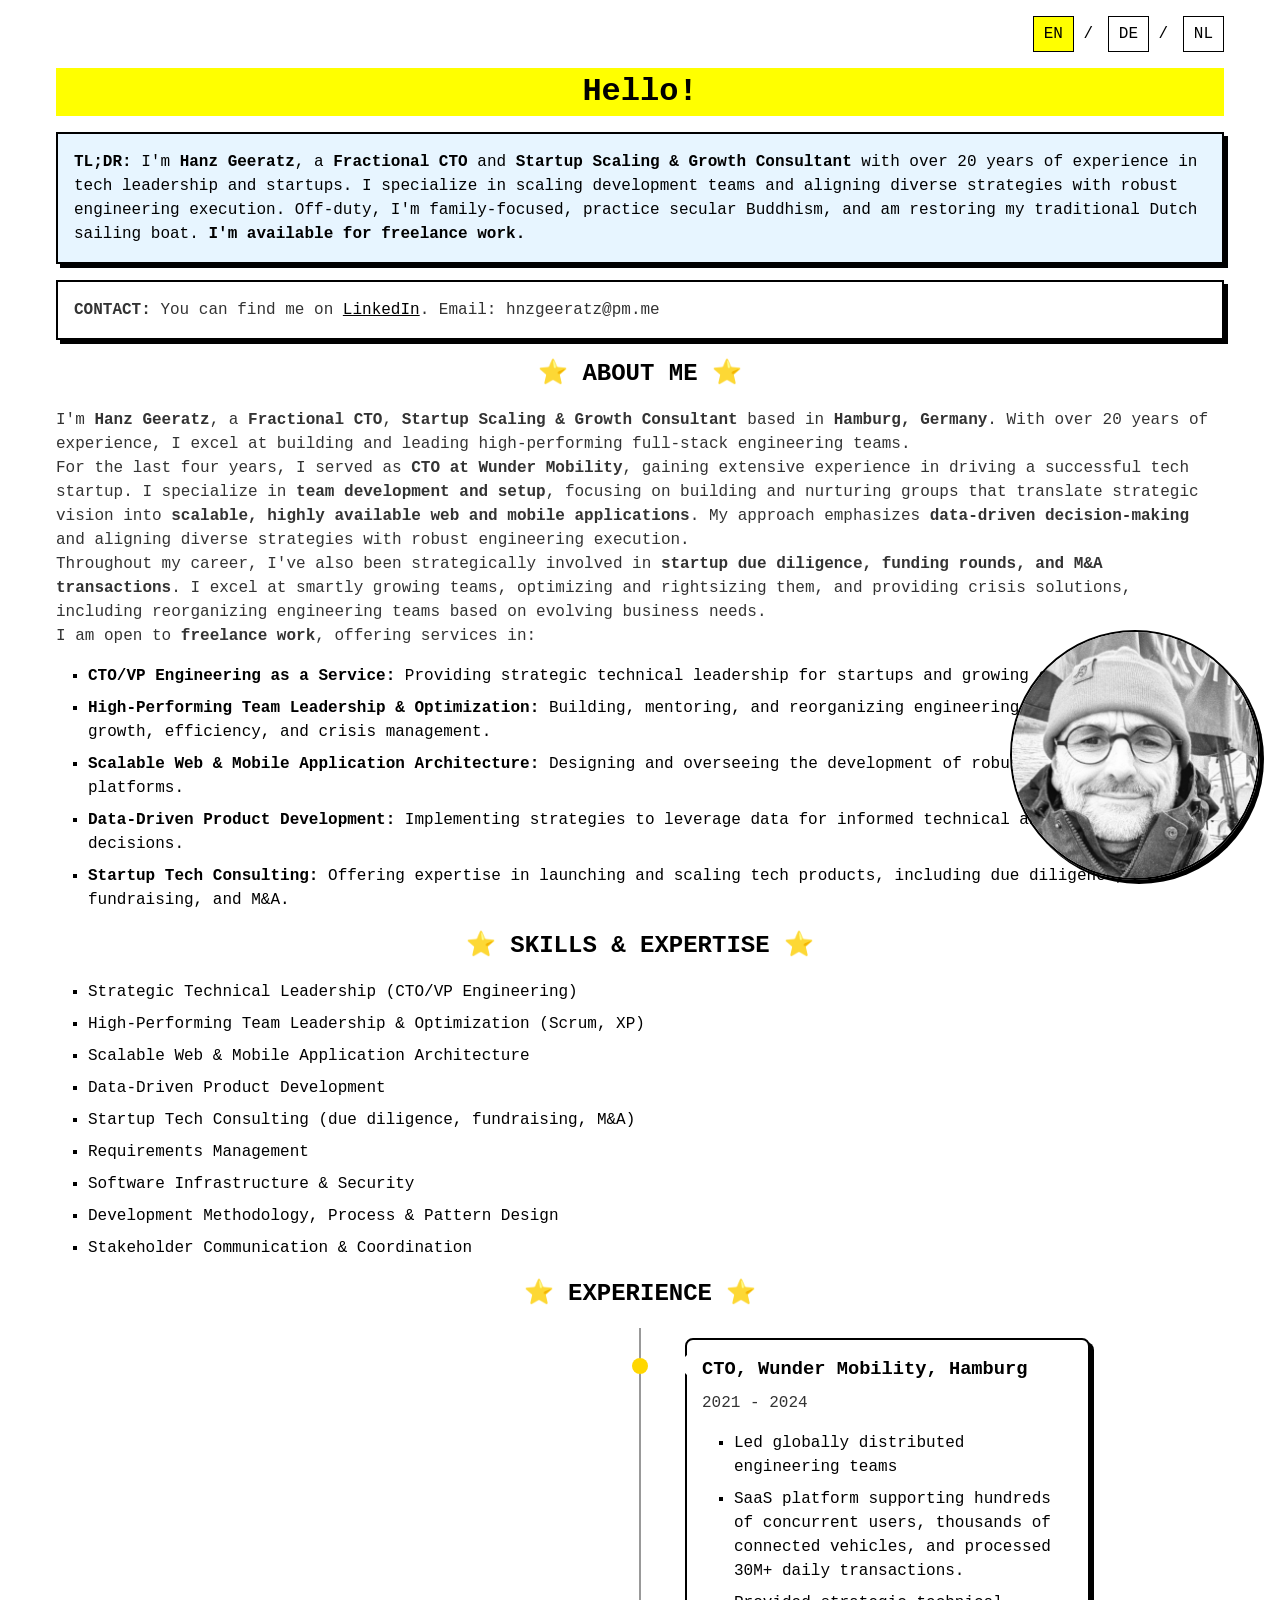
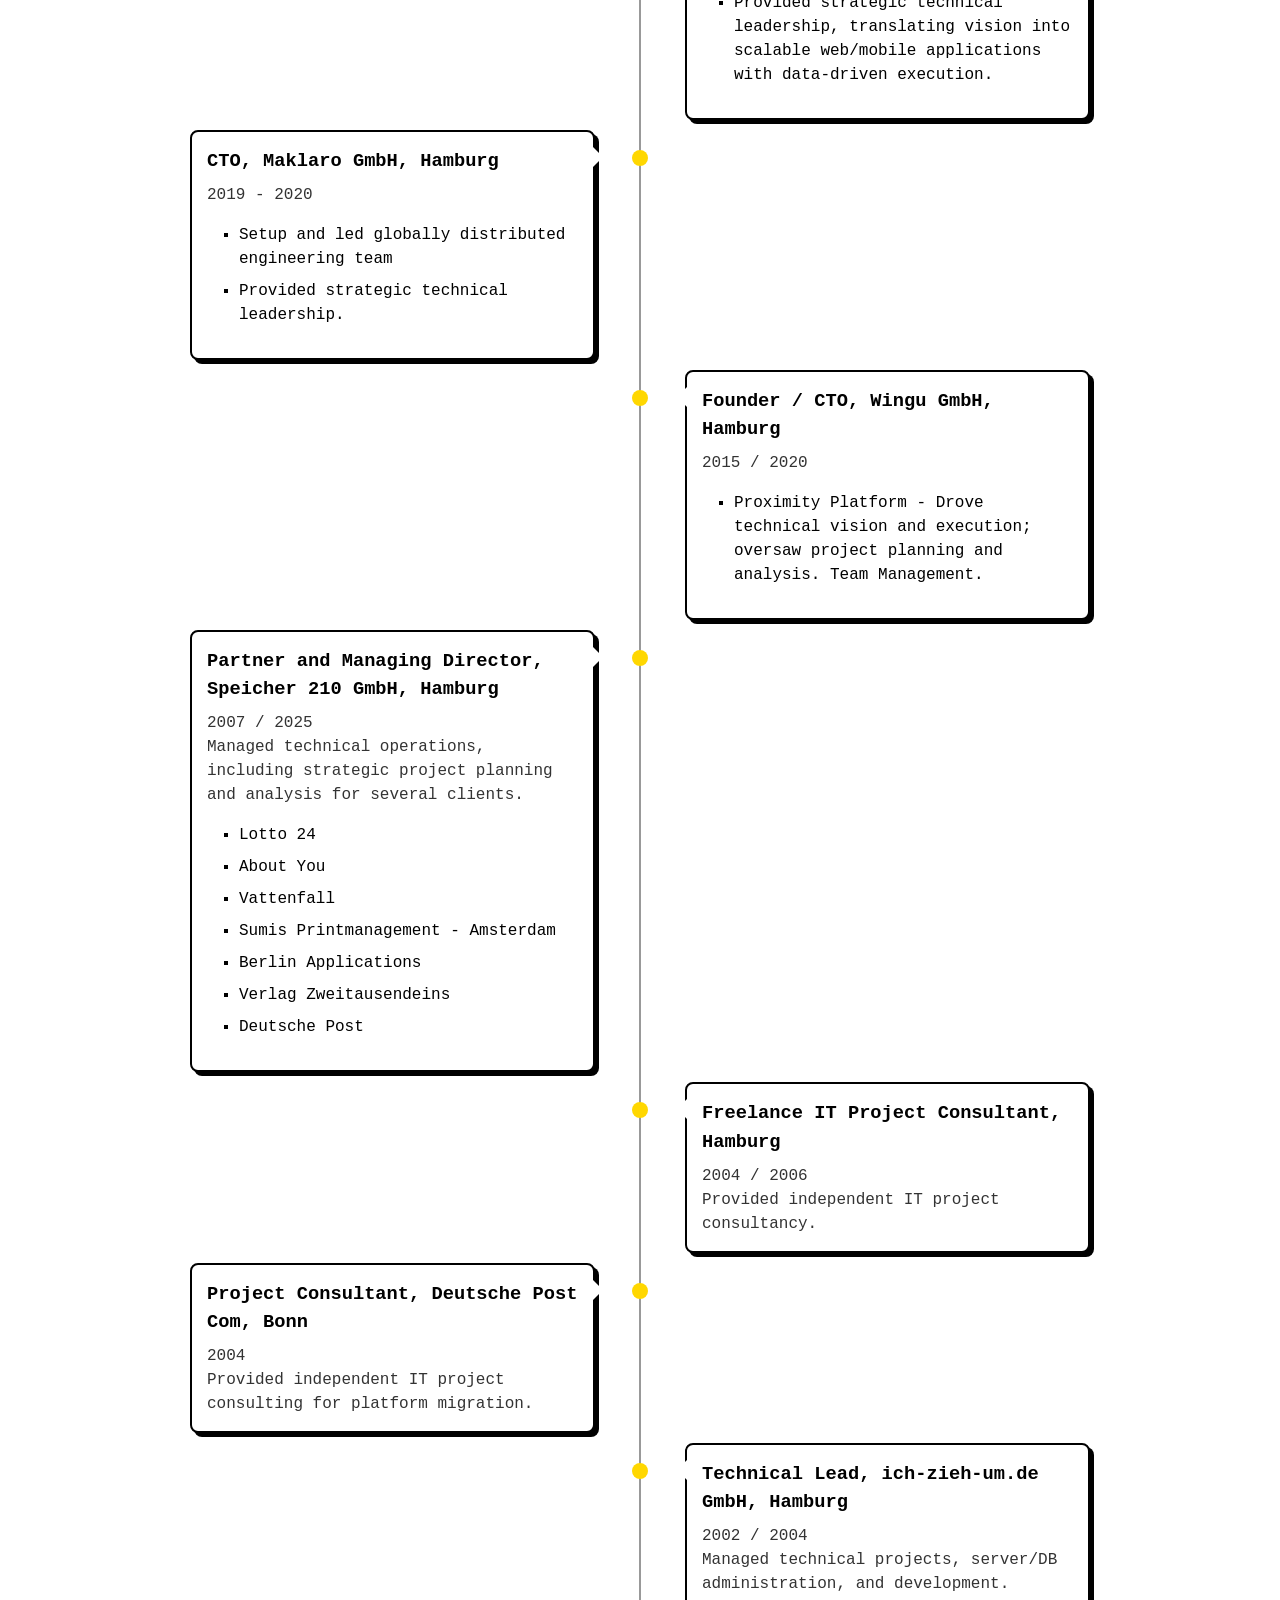
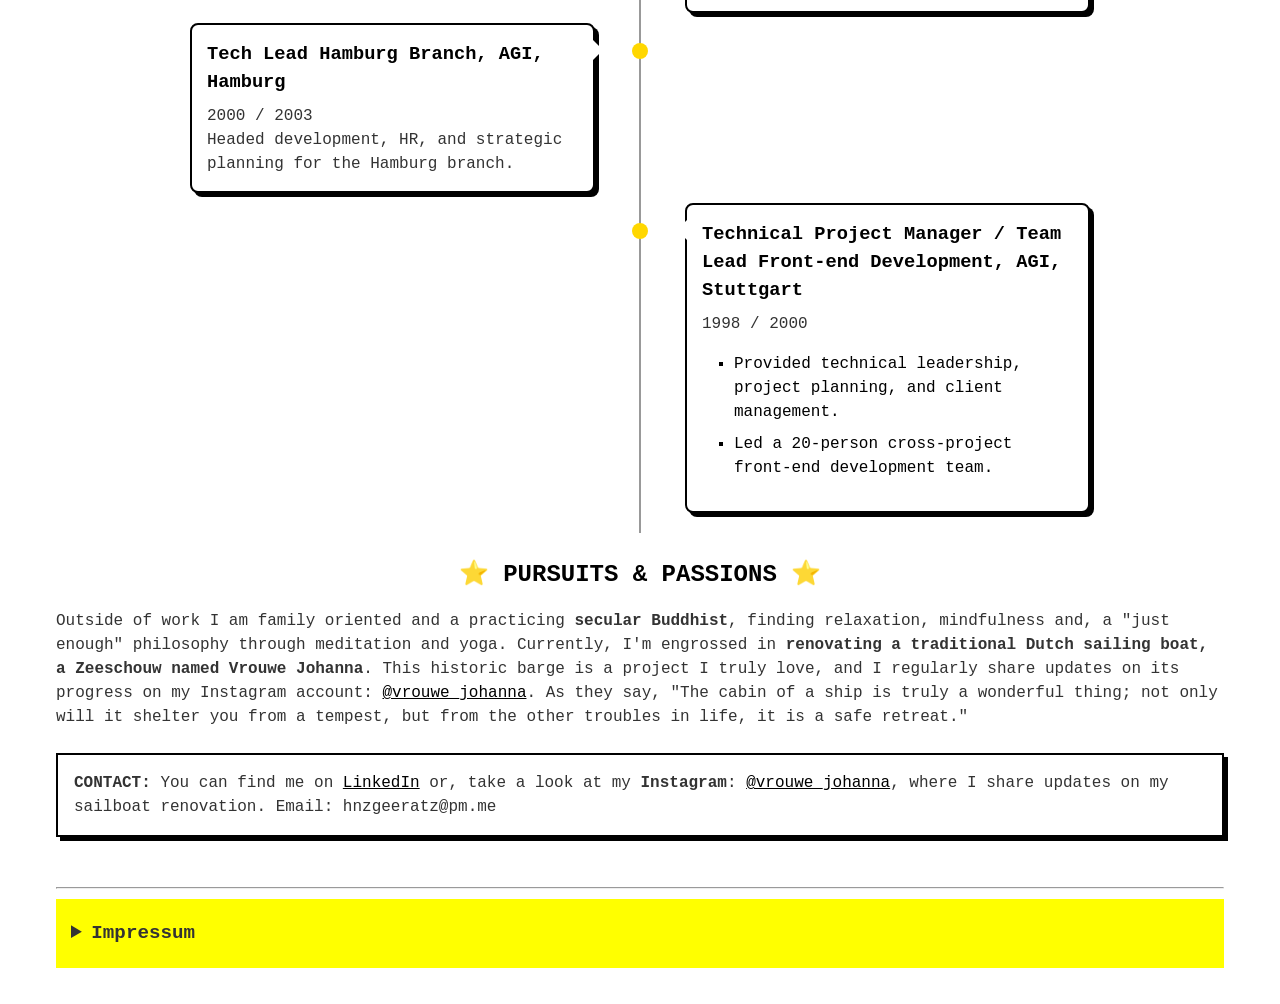
==== commit b5f96a48: "changed contact Spelling corrections" ====
--- a/index.html
+++ b/index.html
@@ -145,7 +145,6 @@
             max-width: 900px;
             margin: 0 auto;
             padding: 10px 0;
-            /* Maintained reduced padding */
         }
 
         .timeline::before {
@@ -156,7 +155,6 @@
             width: 2px;
             height: 100%;
             background: #999;
-            /* Gray line */
             transform: translateX(-50%);
         }
 
@@ -164,7 +162,6 @@
             display: flex;
             justify-content: space-between;
             margin-bottom: 10px;
-            /* Maintained reduced margin */
             position: relative;
         }
 
@@ -220,7 +217,6 @@
             text-align: center;
             font-weight: bold;
             color: #555;
-            /* Darker gray for dates */
         }
 
         .timeline-item:nth-child(even) .timeline-item-date {
@@ -405,11 +401,7 @@
         <div class="language-switch">
             <a href="index.html" class="active" lang="en" aria-label="English">EN</a> / <a href="index_de.html" lang="de" aria-label="Deutsch">DE</a> / <a href="index_nl.html" lang="nl" aria-label="Nederlands">NL</a>
         </div>
-
-        <!-- Portrait Image -->
         <img src="me.png" alt="Portrait photo of Hanz Geeratz" class="portrait-image">
-
-
         <h1 class="text-center">Hello!</h1>
         <p class="tldr">
             <strong>TL;DR:</strong> I'm <strong>Hanz Geeratz</strong>, a <strong>Fractional CTO</strong> and
@@ -419,28 +411,26 @@
             Off-duty, I'm family-focused, practice secular Buddhism, and am restoring my traditional Dutch sailing boat.
             <strong>I'm available for freelance work.</strong>
         </p>
-
-        <p class="box"><strong>CONTACT:</strong>
-            You can find me on <a href="https://de.linkedin.com/in/hanz-geeratz" target="_blank" rel="noopener noreferrer">LinkedIn</a>. eMail:
-hnzgeeratz@pm.me        </p>
-
+        <p class="box">
+            <strong>CONTACT:</strong> You can find me on <a href="https://de.linkedin.com/in/hanz-geeratz" target="_blank" rel="noopener noreferrer">LinkedIn</a>. Email: hnzgeeratz@pm.me
+        </p>
         <h2 class="text-center">&#11088; ABOUT ME &#11088;</h2>
         <p>I'm <strong>Hanz Geeratz</strong>, a <strong>Fractional CTO</strong>, <strong>Startup Scaling & Growth
                 Consultant</strong> based in <strong>Hamburg, Germany</strong>. With over 20 years of experience, I
-            excel at building and leading high-performing full-stack engineering teams.</p>
-
+            excel at building and leading high-performing full-stack engineering teams.
+        </p>
         <p>For the last four years, I served as <strong>CTO at Wunder Mobility</strong>, gaining extensive experience in
             driving a successful tech startup. I specialize in <strong>team development and setup</strong>, focusing on
             building and nurturing groups that translate strategic vision into <strong>scalable, highly available web
                 and mobile applications</strong>. My approach emphasizes <strong>data-driven decision-making</strong>
-            and aligning diverse strategies with robust engineering execution.</p>
-
+            and aligning diverse strategies with robust engineering execution.
+        </p>
         <p>Throughout my career, I've also been strategically involved in <strong>startup due diligence, funding rounds,
                 and M&A transactions</strong>. I excel at smartly growing teams, optimizing and rightsizing them, and
-            providing crisis solutions, including reorganizing engineering teams based on evolving business needs.</p>
-
-        <p>I am open for <strong>freelance work</strong>, offering services in:</p>
-
+            providing crisis solutions, including reorganizing engineering teams based on evolving business needs.
+        </p>
+        <p>I am open to <strong>freelance work</strong>, offering services in:
+        </p>
         <ul>
             <li><strong>CTO/VP Engineering as a Service:</strong> Providing strategic technical leadership for startups
                 and growing companies.</li>
@@ -509,7 +499,6 @@
                     <h3>Partner and Managing Director, Speicher 210 GmbH, Hamburg</h3>
                     <p>2007 / 2025<br> Managed technical operations, including strategic project planning and analysis
                         for several clients.</p>
-
                     <ul>
                         <li>Lotto 24 </li>
                         <li>About You</li>
@@ -527,7 +516,7 @@
                 <div class="timeline-item-content">
                     <h3>Freelance IT Project Consultant, Hamburg</h3>
                     <p>2004 / 2006</p>
-                    <p>Provided independent IT project consultency.</p>
+                    <p>Provided independent IT project consultancy.</p>
                 </div>
             </div>
             <div class="timeline-item">
@@ -567,26 +556,21 @@
             </div>
         </div>
         <p>&nbsp;</p>
-
-
-
         <h2 class="text-center">&#11088; PURSUITS & PASSIONS &#11088;</h2>
         <p>Outside of work I am family oriented and a practicing <strong>secular Buddhist</strong>, finding relaxation,
-            mindfulnes and, a "just enough" philosophy through meditation and yoga. Currently, I'm engrossed in
+            mindfulness and, a "just enough" philosophy through meditation and yoga. Currently, I'm engrossed in
             <strong>renovating a traditional Dutch sailing boat, a Zeeschouw named Vrouwe Johanna</strong>. This
             historic barge is a project I truly love, and I regularly share updates on its progress on my Instagram
             account: <a href="https://www.instagram.com/vrouwe_johanna/" target="_blank">@vrouwe_johanna</a>. As they
             say, "The cabin of a ship is truly a wonderful thing; not only will it shelter you from a tempest, but from
-            the other troubles in life, it is a safe retreat."</p>
-
+            the other troubles in life, it is a safe retreat."
+        </p>
         <p>&nbsp;</p>
-
         <p class="box"><strong>CONTACT:</strong>
             You can find me on <a href="https://de.linkedin.com/in/hanz-geeratz" target="_blank" rel="noopener noreferrer">LinkedIn</a> or, take a
             look at my <b>Instagram</b>: <a href="https://www.instagram.com/vrouwe_johanna/"
-                target="_blank" rel="noopener noreferrer">@vrouwe_johanna</a>, where I share updates on my sailboat renovation. eMail:
-hnzgeeratz@pm.me       </p>
-
+                target="_blank" rel="noopener noreferrer">@vrouwe_johanna</a>, where I share updates on my sailboat renovation. Email: hnzgeeratz@pm.me
+         </p>
         <hr />
         <details>
             <summary>Impressum</summary>
@@ -597,7 +581,5 @@
                 Hasselbrookstrasse 33<br>22089 Hamburg</p>
         </details>
     </div>
-
 </body>
-
-</html>+</html>
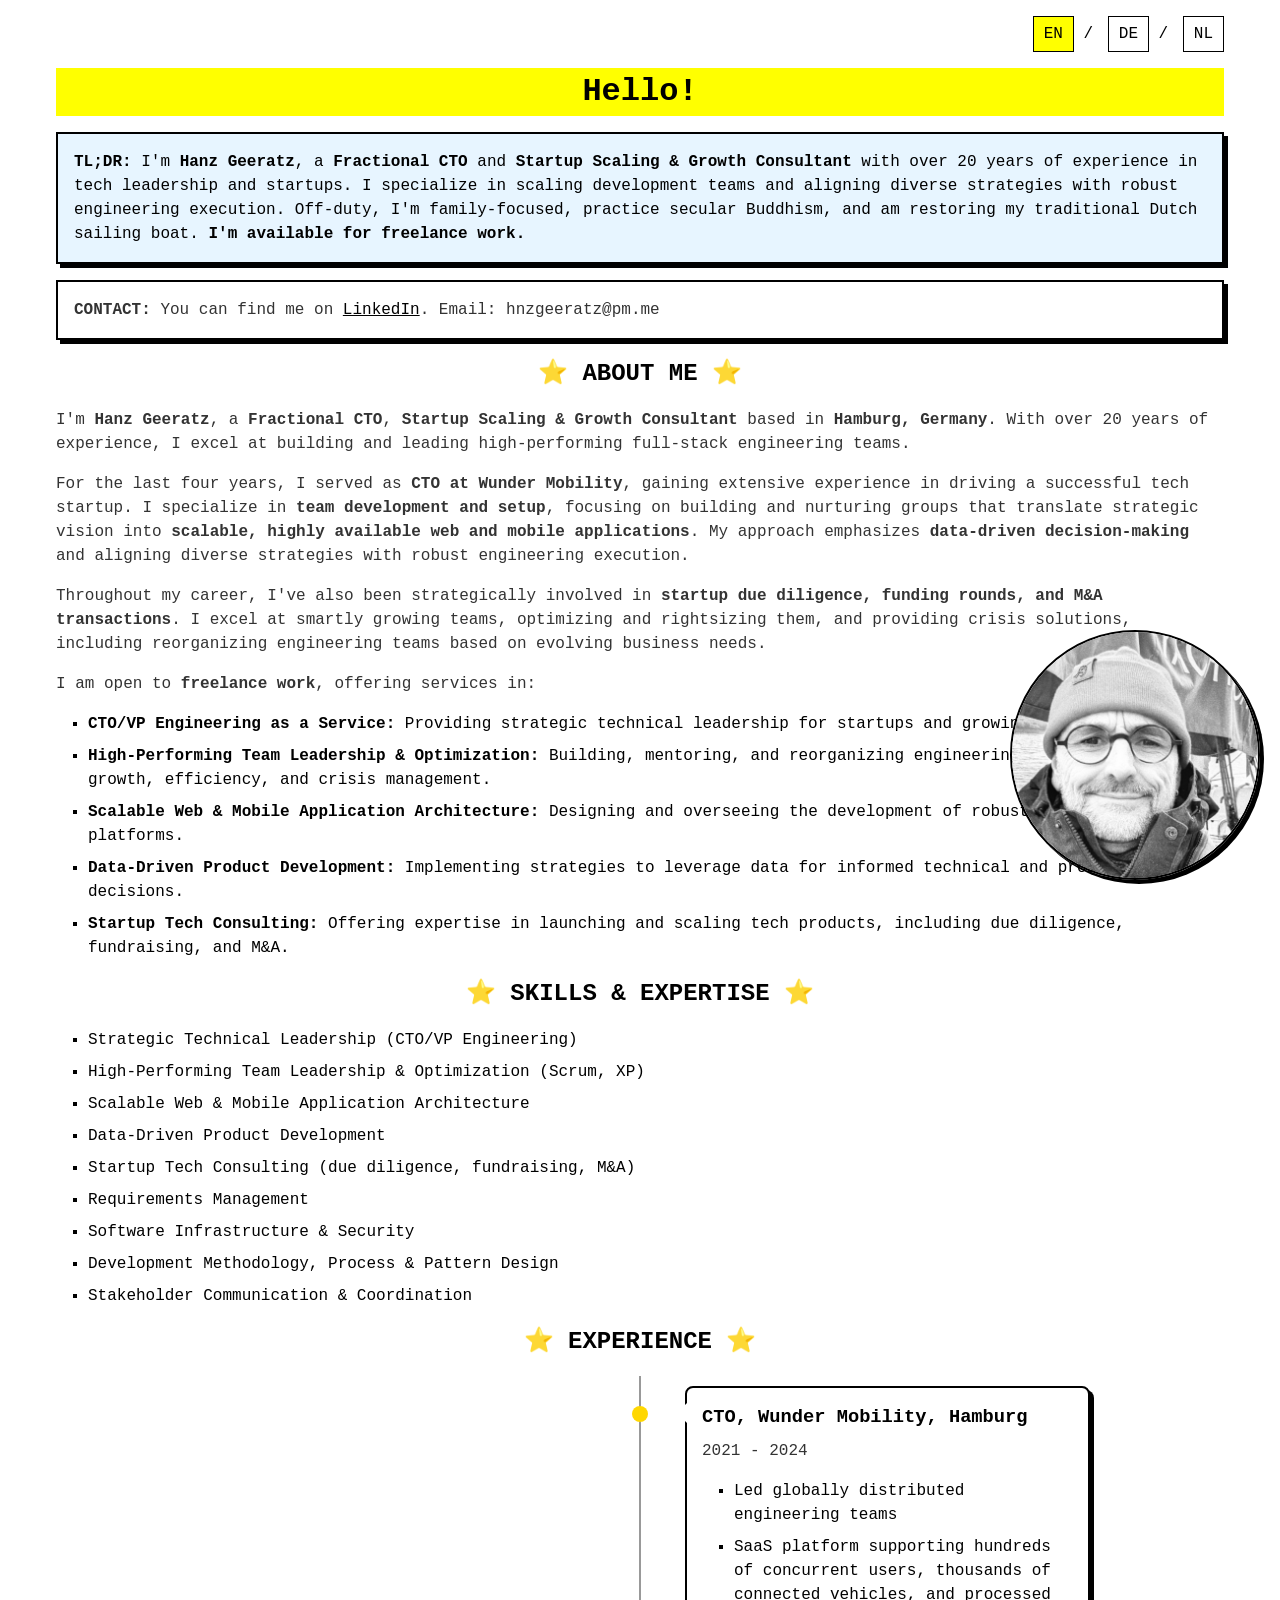
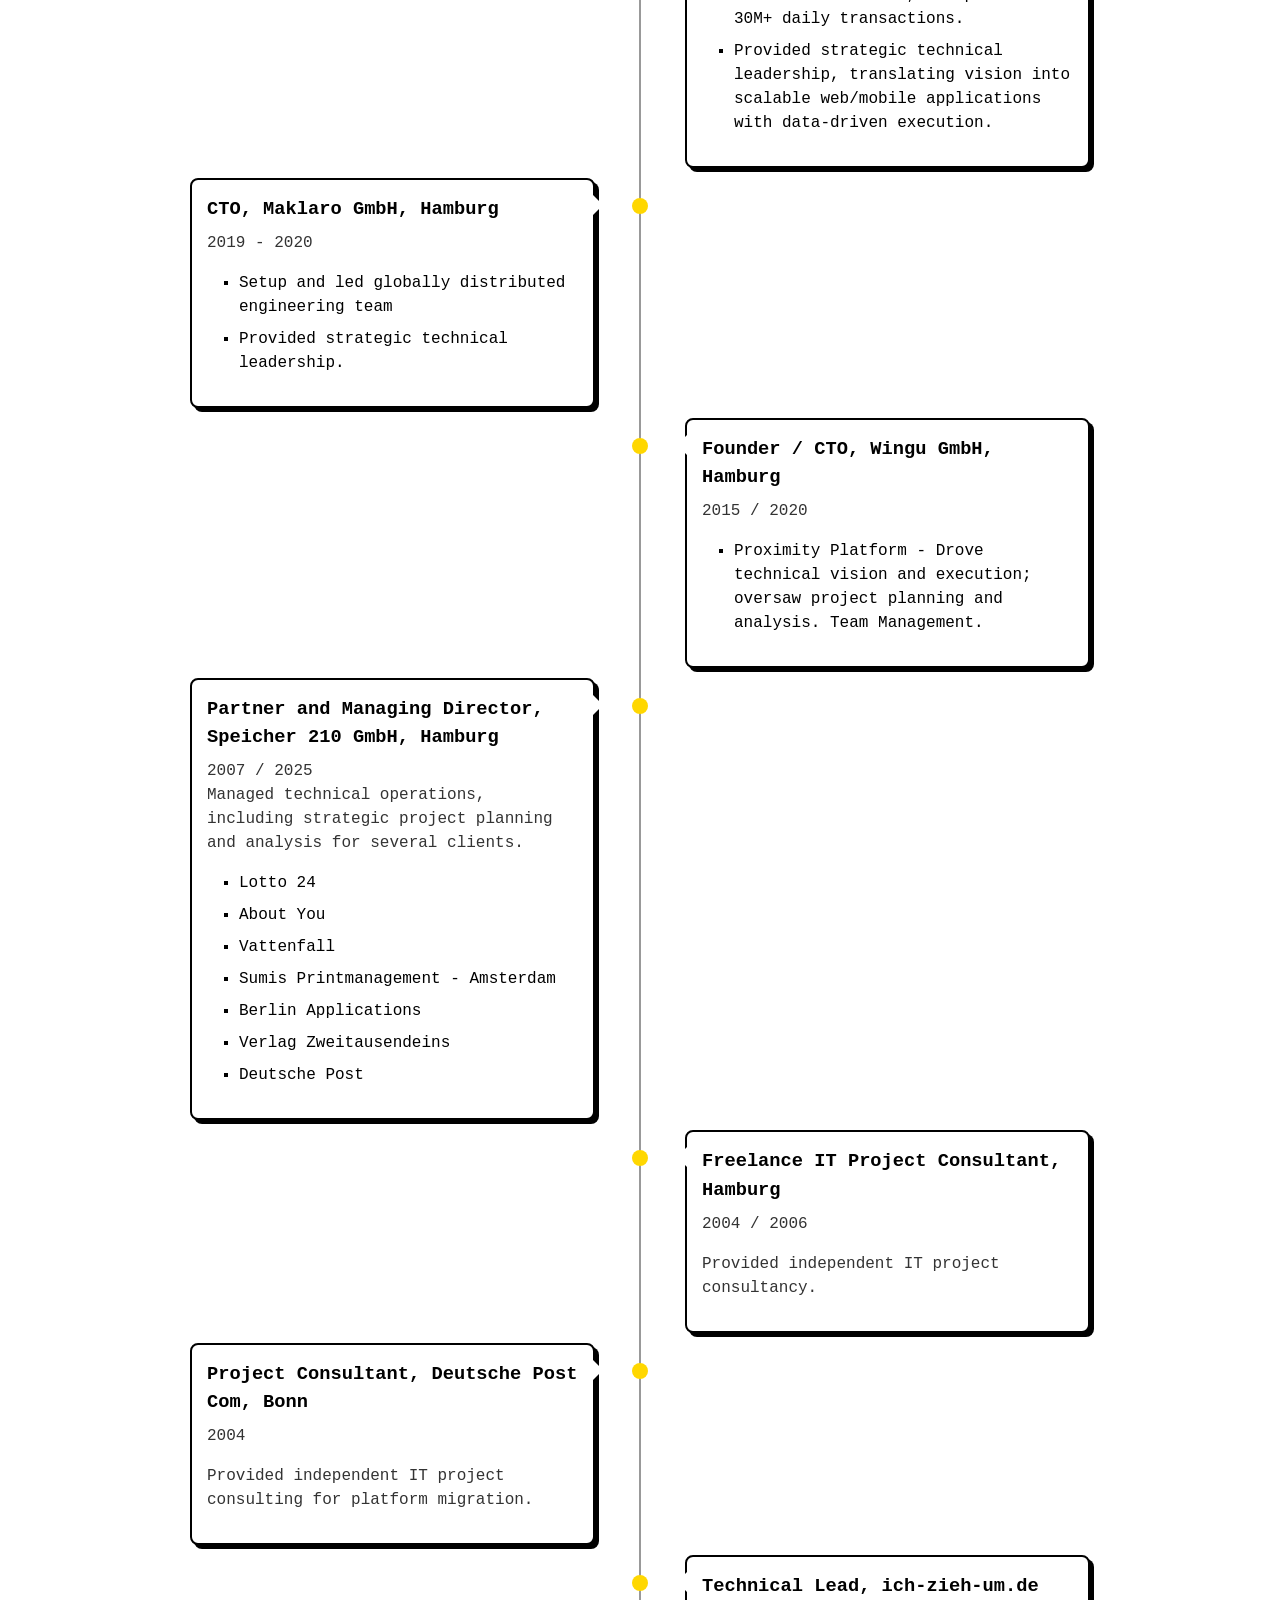
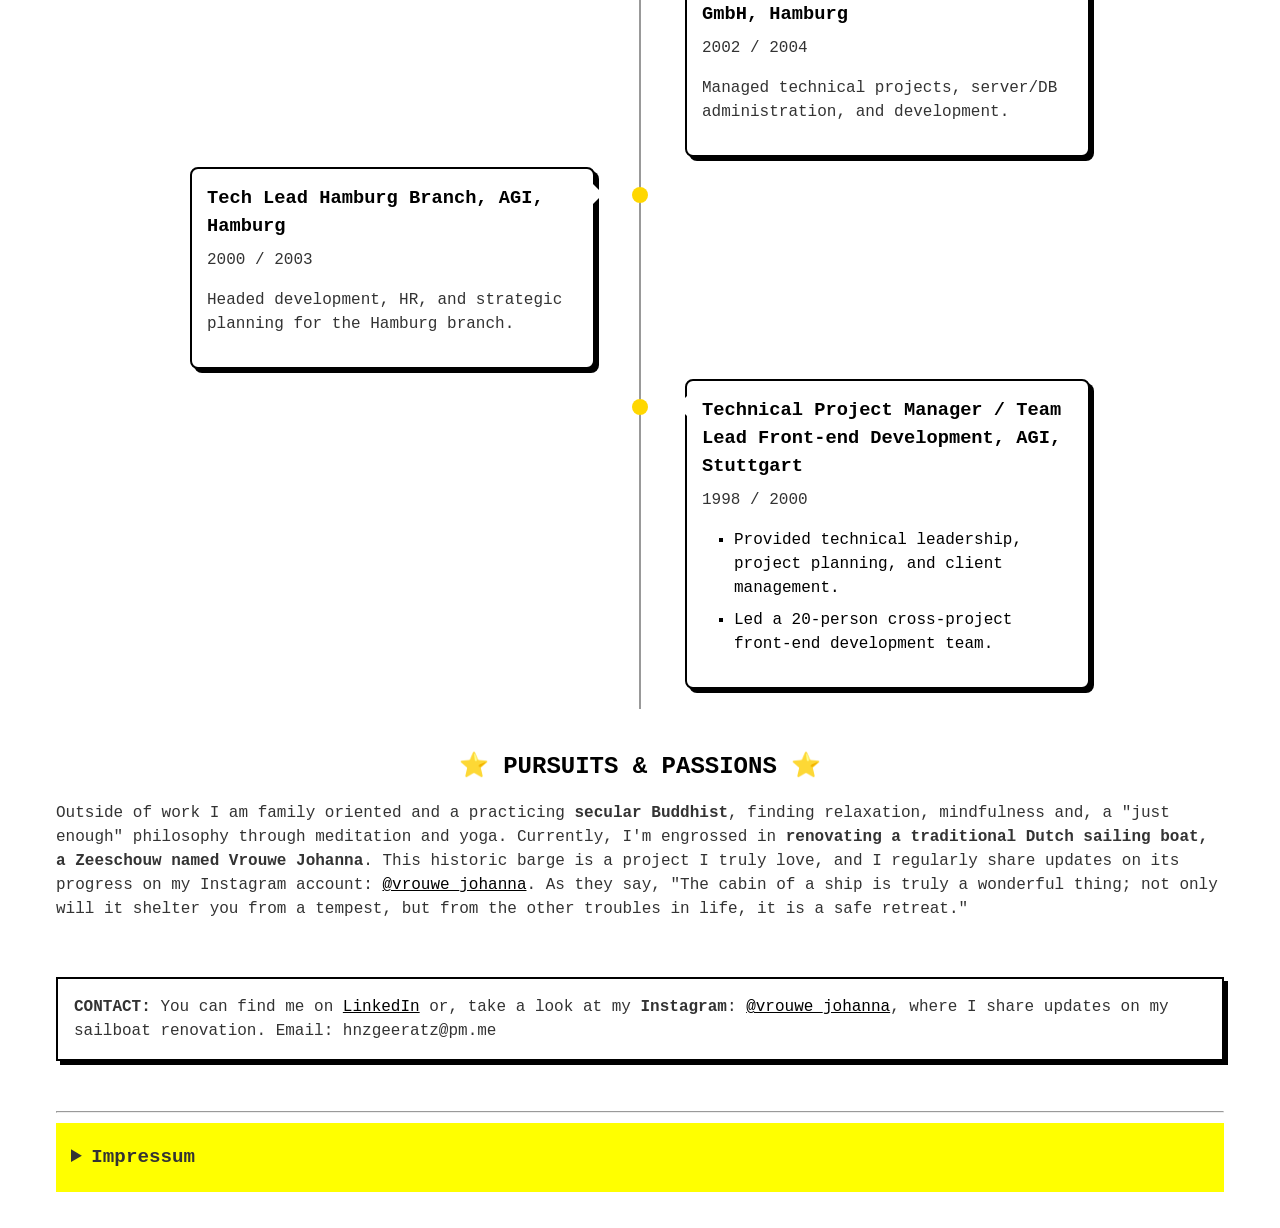
==== commit 1da268be: "reformatted code, moved css out of html files" ====
--- a/index.html
+++ b/index.html
@@ -1,585 +1 @@
-<!DOCTYPE html>
-<html lang="en">
-
-<head>
-    <meta charset="UTF-8">
-    <meta name="viewport" content="width=device-width, initial-scale=1.0">
-    <title>Hanz Geeratz | Freelance CTO & Tech Leader, Startup Scaling & Growth Consultant | Hamburg, Germany</title>
-    <meta name="description"
-        content="Hanz Geeratz is a Dutch CTO in Hamburg, Germany, with 20+ years of experience in tech leadership, scalable web/mobile applications, and data-driven product development. Available for freelance CTO/VP Engineering roles and startup tech consulting.">
-    <meta name="keywords"
-        content="Hanz Geeratz, CTO, VP Engineering, Freelance CTO, Tech Leader, Hamburg, Germany, Software Engineering, Scalable Applications, Mobile Applications, Web Applications, Data-Driven, Startup Consulting, Due Diligence, M&A, Team Leadership, Tech Management, Wunder Mobility, Maklaro, wingu">
-    <meta name="robots" content="index, follow">
-    <link rel="canonical" href="https://geeratz.cc">
-    <meta name="language" content="English">
-    <meta name="revisit-after" content="14 days">
-    <meta name="author" content="Hanz Geeratz">
-    <link rel="shortcut icon" href="favicon.ico" />
-    <!-- Hand crafted, based on the Tiny BRUTALISM CSS Library https://pruger.github.io/tiny-brutalism-css/ -->
-    <style>
-        * {
-            margin: 0;
-            padding: 0;
-            box-sizing: border-box;
-        }
-
-        html,
-        body {
-            height: 100%;
-            font-family: monospace;
-            font-size: 1rem; /* Adjust font size for general text */
-            line-height: 1.5;
-            background-color: #fff;
-            color: #000;
-        }
-
-        h1,
-        h2,
-        h3,
-        h4,
-        h5,
-        h6 {
-            margin-bottom: 1rem;
-            font-weight: 700;
-        }
-
-        h1 {
-            background: yellow;
-            padding: 0 20px;
-        }
-
-        p {
-            margin-bottom: 1rem;
-        }
-
-        .container {
-            width: 100%;
-            margin: 0 auto;
-            padding: 1rem;
-            max-width: 1200px;
-        }
-
-        .me {
-            max-width: 200px;
-            margin: 0 auto 1rem;
-            display: block;
-        }
-
-        .box {
-            padding: 1rem;
-            border: 2px solid #000;
-            box-shadow: 4px 4px 0 #000;
-            margin-bottom: 1rem;
-        }
-
-        .text-center {
-            text-align: center;
-        }
-
-        .text-right {
-            text-align: right;
-        }
-
-        /* Language switch specific styles */
-        .language-switch {
-            text-align: right;
-            margin-bottom: 1rem;
-        }
-
-        .language-switch a {
-            padding: 5px 10px;
-            border: 1px solid #000;
-            text-decoration: none;
-            color: #000;
-            display: inline-block;
-            margin-left: 5px;
-        }
-
-        .language-switch a.active,
-        .language-switch a:hover {
-            background-color: yellow;
-        }
-
-        .tldr {
-            padding: 1rem;
-            border: 2px solid #000;
-            box-shadow: 4px 4px 0 #000;
-            margin-bottom: 1rem;
-            background-color: #e7f5ff;
-            color: #000;
-        }
-
-        a {
-            color: #000;
-            text-decoration: underline;
-        }
-
-        a:hover {
-            color: #000;
-            background-color: yellow;
-        }
-
-        a:active {
-            color: #000;
-            background-color: yellow;
-        }
-
-        ul {
-            list-style-type: square;
-            margin: 1em 0 1em 2em;
-            padding: 0;
-        }
-
-        li {
-            font-family: inherit;
-            margin-bottom: 0.5em;
-        }
-
-        hr {
-            margin: 50px 0 10px 0;
-        }
-
-        /* Timeline specific styles */
-        .timeline {
-            position: relative;
-            max-width: 900px;
-            margin: 0 auto;
-            padding: 10px 0;
-        }
-
-        .timeline::before {
-            content: '';
-            position: absolute;
-            left: 50%;
-            top: 0;
-            width: 2px;
-            height: 100%;
-            background: #999;
-            transform: translateX(-50%);
-        }
-
-        .timeline-item {
-            display: flex;
-            justify-content: space-between;
-            margin-bottom: 10px;
-            position: relative;
-        }
-
-        .timeline-item:nth-child(odd) {
-            flex-direction: row-reverse;
-        }
-
-        .timeline-item-content {
-            background: #ffffff;
-            /* White background for content boxes */
-            padding: 15px;
-            /* Maintained reduced padding */
-            border-radius: 8px;
-            box-shadow: 0 0 10px rgba(0, 0, 0, 0.1);
-            /* Subtle shadow */
-            width: 45%;
-            position: relative;
-            border: 2px solid #000;
-            /* Added black border from .box style */
-            box-shadow: 4px 4px 0 #000;
-            /* Added black shadow from .box style */
-        }
-
-        .timeline-item-content::before {
-            content: '';
-            position: absolute;
-            top: 15px;
-            /* Adjusted top for arrow */
-            width: 0;
-            height: 0;
-            border-style: solid;
-        }
-
-        .timeline-item:nth-child(even) .timeline-item-content::before {
-            border-width: 10px 0 10px 10px;
-            border-color: transparent transparent transparent #ffffff;
-            /* White arrow */
-            right: -10px;
-        }
-
-        .timeline-item:nth-child(odd) .timeline-item-content::before {
-            border-width: 10px 10px 10px 0;
-            border-color: transparent #ffffff transparent transparent;
-            /* White arrow */
-            left: -10px;
-        }
-
-        .timeline-item-date {
-            position: absolute;
-            top: 15px;
-            /* Adjusted top for date */
-            width: 100px;
-            text-align: center;
-            font-weight: bold;
-            color: #555;
-        }
-
-        .timeline-item:nth-child(even) .timeline-item-date {
-            left: calc(50% + 55px);
-        }
-
-        .timeline-item:nth-child(odd) .timeline-item-date {
-            right: calc(50% + 55px);
-        }
-
-        .timeline-item-marker {
-            position: absolute;
-            left: 50%;
-            top: 20px;
-            /* Adjusted top for marker */
-            width: 16px;
-            height: 16px;
-            background: #FFD700;
-            /* Yellow marker */
-            border-radius: 50%;
-            transform: translateX(-50%);
-            z-index: 1;
-        }
-
-        h3 {
-            margin-top: 0;
-            /* Kept for better alignment in timeline boxes */
-            margin-bottom: 0.5rem;
-            /* Adjusted for tighter spacing in timeline boxes */
-            color: #000000;
-            /* Black for headings */
-        }
-
-        p {
-            margin-bottom: 0;
-            /* Kept for compact paragraphs in timeline boxes */
-            color: #333;
-            /* Dark gray for paragraph text */
-        }
-
-        @media (max-width: 768px) {
-            body {
-                padding: 5px;
-                /* Further reduced padding for body on mobile */
-            }
-
-            .timeline::before {
-                left: 10px;
-            }
-
-            .timeline-item {
-                flex-direction: column !important;
-                align-items: flex-start;
-                margin-bottom: 10px;
-                /* Consistent margin on mobile */
-            }
-
-            .timeline-item-content {
-                width: calc(100% - 40px);
-                margin-left: 40px;
-                padding: 10px;
-                /* Further reduced padding for content boxes on mobile */
-            }
-
-            .timeline-item-content::before {
-                border-width: 10px 10px 0 10px !important;
-                border-color: transparent transparent #ffffff transparent !important;
-                /* White arrow for mobile */
-                top: -10px;
-                left: 20px;
-            }
-
-            .timeline-item-date {
-                position: static;
-                text-align: left;
-                margin-left: 40px;
-                margin-bottom: 5px;
-                /* Reduced margin for date on mobile */
-            }
-
-            .timeline-item-marker {
-                left: 10px;
-                transform: translateX(0);
-                top: 15px;
-                /* Adjusted marker position on mobile */
-            }
-        }
-
-        details {
-            border: 0px;
-            padding: 15px;
-            margin-bottom: 20px;
-            /* Space below the box */
-            background-color: yellow;
-            /* A light background */
-        }
-
-
-
-        summary {
-            cursor: pointer;
-            /* Indicates it's clickable */
-            font-weight: bold;
-            font-size: 1.2em;
-            /* Slightly larger text for the title */
-            padding: 5px 0;
-            color: #333;
-            /* Darker color for the title */
-            outline: none;
-            /* Remove default outline on focus */
-            user-select: none;
-            /* Prevent text selection on click */
-        }
-
-        /* Optional: Add a small arrow or icon for the summary */
-        summary::marker,
-        /* For WebKit/Blink browsers */
-        summary::-webkit-details-marker {
-            /* For older WebKit */
-            display: none;
-            /* Hide default marker */
-        }
-
-        /* Style for the content inside the details */
-        details p {
-            margin-top: 10px;
-            /* Space above paragraphs within the impressum */
-            line-height: 1.6;
-            /* Better readability */
-            color: #555;
-            /* Slightly lighter text color */
-        }
-
-        details h6 {
-            margin-top: 0;
-            /* Remove top margin from the h2 inside summary */
-            margin-bottom: 0;
-            /* Remove bottom margin from the h2 inside summary */
-            display: inline;
-            /* Keep h2 in line with the arrow */
-        }
-
-        /* New styles for the portrait image */
-        .portrait-image {
-            position: fixed;
-            bottom: 20px;
-            /* Distance from the bottom */
-            right: 20px;
-            /* Distance from the right */
-            width: 250px;
-            height: 250px;
-            border-radius: 50%;
-            /* Makes the image round */
-            border: 2px solid #000;
-            /* Adds a border similar to other elements */
-            box-shadow: 4px 4px 0 #000;
-            /* Adds a shadow */
-            z-index: 1000;
-            /* Ensures it stays on top of other content */
-        }
-
-        @media (max-width: 768px) {
-            .portrait-image {
-                width: 150px;
-                height: 150px;
-                position: static;
-                /* Removes fixed positioning on mobile */
-                display: block;
-                /* Makes it a block element to allow margin auto for centering */
-                margin: 0 auto 1rem auto;
-                /* Centers it horizontally and adds bottom margin */
-                order: -1;
-                /* If the container were a flexbox, this would move it to the top */
-                /* Since .container is not a flexbox, placing it early in the HTML ensures it's at the top */
-            }
-        }
-    </style>
-</head>
-
-<body>
-    <div class="container">
-        <div class="language-switch">
-            <a href="index.html" class="active" lang="en" aria-label="English">EN</a> / <a href="index_de.html" lang="de" aria-label="Deutsch">DE</a> / <a href="index_nl.html" lang="nl" aria-label="Nederlands">NL</a>
-        </div>
-        <img src="me.png" alt="Portrait photo of Hanz Geeratz" class="portrait-image">
-        <h1 class="text-center">Hello!</h1>
-        <p class="tldr">
-            <strong>TL;DR:</strong> I'm <strong>Hanz Geeratz</strong>, a <strong>Fractional CTO</strong> and
-            <strong>Startup Scaling & Growth Consultant</strong> with over 20 years of experience in tech leadership and
-            startups. I specialize in scaling development teams and aligning diverse strategies with robust
-            engineering execution.
-            Off-duty, I'm family-focused, practice secular Buddhism, and am restoring my traditional Dutch sailing boat.
-            <strong>I'm available for freelance work.</strong>
-        </p>
-        <p class="box">
-            <strong>CONTACT:</strong> You can find me on <a href="https://de.linkedin.com/in/hanz-geeratz" target="_blank" rel="noopener noreferrer">LinkedIn</a>. Email: hnzgeeratz@pm.me
-        </p>
-        <h2 class="text-center">&#11088; ABOUT ME &#11088;</h2>
-        <p>I'm <strong>Hanz Geeratz</strong>, a <strong>Fractional CTO</strong>, <strong>Startup Scaling & Growth
-                Consultant</strong> based in <strong>Hamburg, Germany</strong>. With over 20 years of experience, I
-            excel at building and leading high-performing full-stack engineering teams.
-        </p>
-        <p>For the last four years, I served as <strong>CTO at Wunder Mobility</strong>, gaining extensive experience in
-            driving a successful tech startup. I specialize in <strong>team development and setup</strong>, focusing on
-            building and nurturing groups that translate strategic vision into <strong>scalable, highly available web
-                and mobile applications</strong>. My approach emphasizes <strong>data-driven decision-making</strong>
-            and aligning diverse strategies with robust engineering execution.
-        </p>
-        <p>Throughout my career, I've also been strategically involved in <strong>startup due diligence, funding rounds,
-                and M&A transactions</strong>. I excel at smartly growing teams, optimizing and rightsizing them, and
-            providing crisis solutions, including reorganizing engineering teams based on evolving business needs.
-        </p>
-        <p>I am open to <strong>freelance work</strong>, offering services in:
-        </p>
-        <ul>
-            <li><strong>CTO/VP Engineering as a Service:</strong> Providing strategic technical leadership for startups
-                and growing companies.</li>
-            <li><strong>High-Performing Team Leadership & Optimization:</strong> Building, mentoring, and reorganizing
-                engineering teams for smart growth, efficiency, and crisis management.</li>
-            <li><strong>Scalable Web & Mobile Application Architecture:</strong> Designing and overseeing the
-                development of robust, high-availability platforms.</li>
-            <li><strong>Data-Driven Product Development:</strong> Implementing strategies to leverage data for informed
-                technical and product decisions.</li>
-            <li><strong>Startup Tech Consulting:</strong> Offering expertise in launching and scaling tech products,
-                including due diligence, fundraising, and M&A.</li>
-        </ul>
-        <h2 class="text-center">&#11088; SKILLS & EXPERTISE &#11088;</h2>
-        <ul>
-            <li>Strategic Technical Leadership (CTO/VP Engineering)</li>
-            <li>High-Performing Team Leadership & Optimization (Scrum, XP)</li>
-            <li>Scalable Web & Mobile Application Architecture</li>
-            <li>Data-Driven Product Development</li>
-            <li>Startup Tech Consulting (due diligence, fundraising, M&A)</li>
-            <li>Requirements Management</li>
-            <li>Software Infrastructure & Security</li>
-            <li>Development Methodology, Process & Pattern Design</li>
-            <li>Stakeholder Communication & Coordination</li>
-        </ul>
-        <h2 class="text-center">&#11088; EXPERIENCE &#11088;</h2>
-        <div class="timeline">
-            <div class="timeline-item">
-                <div class="timeline-item-marker"></div>
-                <div class="timeline-item-content">
-                    <h3>CTO, Wunder Mobility, Hamburg</h3>
-                    <p>2021 - 2024</p>
-                    <ul>
-                        <li>Led globally distributed engineering teams</li>
-                        <li>SaaS platform supporting hundreds of concurrent users, thousands of connected vehicles, and
-                            processed 30M+ daily transactions.</li>
-                        <li>Provided strategic technical leadership, translating vision into scalable web/mobile
-                            applications with data-driven execution.</li>
-                    </ul>
-                </div>
-            </div>
-            <div class="timeline-item">
-                <div class="timeline-item-marker"></div>
-                <div class="timeline-item-content">
-                    <h3>CTO, Maklaro GmbH, Hamburg</h3>
-                    <p>2019 - 2020</p>
-                    <ul>
-                        <li>Setup and led globally distributed engineering team</li>
-                        <li>Provided strategic technical leadership.</li>
-                    </ul>
-                </div>
-            </div>
-            <div class="timeline-item">
-                <div class="timeline-item-marker"></div>
-                <div class="timeline-item-content">
-                    <h3>Founder / CTO, Wingu GmbH, Hamburg</h3>
-                    <p>2015 / 2020</p>
-                    <ul>
-                        <li>Proximity Platform - Drove technical vision and execution; oversaw project planning and
-                            analysis. Team Management.</li>
-                    </ul>
-                </div>
-            </div>
-            <div class="timeline-item">
-                <div class="timeline-item-marker"></div>
-                <div class="timeline-item-content">
-                    <h3>Partner and Managing Director, Speicher 210 GmbH, Hamburg</h3>
-                    <p>2007 / 2025<br> Managed technical operations, including strategic project planning and analysis
-                        for several clients.</p>
-                    <ul>
-                        <li>Lotto 24 </li>
-                        <li>About You</li>
-                        <li>Vattenfall</li>
-                        <li>Sumis Printmanagement - Amsterdam</li>
-                        <li>Berlin Applications</li>
-                        <li>Verlag Zweitausendeins </li>
-                        <li> Deutsche Post </li>
-                    </ul>
-
-                </div>
-            </div>
-            <div class="timeline-item">
-                <div class="timeline-item-marker"></div>
-                <div class="timeline-item-content">
-                    <h3>Freelance IT Project Consultant, Hamburg</h3>
-                    <p>2004 / 2006</p>
-                    <p>Provided independent IT project consultancy.</p>
-                </div>
-            </div>
-            <div class="timeline-item">
-                <div class="timeline-item-marker"></div>
-                <div class="timeline-item-content">
-                    <h3>Project Consultant, Deutsche Post Com, Bonn</h3>
-                    <p>2004</p>
-                    <p>Provided independent IT project consulting for platform migration.</p>
-                </div>
-            </div>
-            <div class="timeline-item">
-                <div class="timeline-item-marker"></div>
-                <div class="timeline-item-content">
-                    <h3>Technical Lead, ich-zieh-um.de GmbH, Hamburg</h3>
-                    <p>2002 / 2004</p>
-                    <p>Managed technical projects, server/DB administration, and development.</p>
-                </div>
-            </div>
-            <div class="timeline-item">
-                <div class="timeline-item-marker"></div>
-                <div class="timeline-item-content">
-                    <h3>Tech Lead Hamburg Branch, AGI, Hamburg</h3>
-                    <p>2000 / 2003</p>
-                    <p>Headed development, HR, and strategic planning for the Hamburg branch.</p>
-                </div>
-            </div>
-            <div class="timeline-item">
-                <div class="timeline-item-marker"></div>
-                <div class="timeline-item-content">
-                    <h3>Technical Project Manager / Team Lead Front-end Development, AGI, Stuttgart</h3>
-                    <p>1998 / 2000 </p>
-                    <ul>
-                        <li>Provided technical leadership, project planning, and client management.</li>
-                        <li>Led a 20-person cross-project front-end development team.</li>
-                    </ul>
-                </div>
-            </div>
-        </div>
-        <p>&nbsp;</p>
-        <h2 class="text-center">&#11088; PURSUITS & PASSIONS &#11088;</h2>
-        <p>Outside of work I am family oriented and a practicing <strong>secular Buddhist</strong>, finding relaxation,
-            mindfulness and, a "just enough" philosophy through meditation and yoga. Currently, I'm engrossed in
-            <strong>renovating a traditional Dutch sailing boat, a Zeeschouw named Vrouwe Johanna</strong>. This
-            historic barge is a project I truly love, and I regularly share updates on its progress on my Instagram
-            account: <a href="https://www.instagram.com/vrouwe_johanna/" target="_blank">@vrouwe_johanna</a>. As they
-            say, "The cabin of a ship is truly a wonderful thing; not only will it shelter you from a tempest, but from
-            the other troubles in life, it is a safe retreat."
-        </p>
-        <p>&nbsp;</p>
-        <p class="box"><strong>CONTACT:</strong>
-            You can find me on <a href="https://de.linkedin.com/in/hanz-geeratz" target="_blank" rel="noopener noreferrer">LinkedIn</a> or, take a
-            look at my <b>Instagram</b>: <a href="https://www.instagram.com/vrouwe_johanna/"
-                target="_blank" rel="noopener noreferrer">@vrouwe_johanna</a>, where I share updates on my sailboat renovation. Email: hnzgeeratz@pm.me
-         </p>
-        <hr />
-        <details>
-            <summary>Impressum</summary>
-            <p><strong>Angaben gemäß § 5 TMG:</strong></p>
-            <p>J. Geeratz <br>Hasselbrookstrasse 33<br>Hamburg 22089<br>Germany</p>
-            <p><strong>Kontakt:</strong><br>E-Mail: hnzgeeratz@pm.me</p>
-            <p><strong>Verantwortlich für den Inhalt nach § 55 Abs. 2 RStV:</strong><br> J. Geeratz<br>
-                Hasselbrookstrasse 33<br>22089 Hamburg</p>
-        </details>
-    </div>
-</body>
-</html>
+<!DOCTYPE html><html lang="en"><head><meta charset="UTF-8"><meta name="viewport" content="width=device-width,initial-scale=1.0"><title>Hanz Geeratz | Freelance CTO & Tech Leader, Startup Scaling & Growth Consultant | Hamburg, Germany</title><meta name="description" content="Hanz Geeratz is a Dutch CTO in Hamburg, Germany, with 20+ years of experience in tech leadership, scalable web/mobile applications, and data-driven product development. Available for freelance CTO/VP Engineering roles and startup tech consulting."><meta name="keywords" content="Hanz Geeratz, CTO, VP Engineering, Freelance CTO, Tech Leader, Hamburg, Germany, Software Engineering, Scalable Applications, Mobile Applications, Web Applications, Data-Driven, Startup Consulting, Due Diligence, M&A, Team Leadership, Tech Management, Wunder Mobility, Maklaro, wingu"><meta name="robots" content="index, follow"><link rel="canonical" href="https://geeratz.cc"><meta name="language" content="English"><meta name="revisit-after" content="14 days"><meta name="author" content="Hanz Geeratz"><link rel="shortcut icon" href="favicon.ico"/><link rel="stylesheet" href="style.css"></head><body><div class="container"><div class="language-switch"><a href="index.html" class="active" lang="en" aria-label="English">EN</a> / <a href="index_de.html" lang="de" aria-label="Deutsch">DE</a> / <a href="index_nl.html" lang="nl" aria-label="Nederlands">NL</a></div><img src="me.png" alt="Portrait photo of Hanz Geeratz" class="portrait-image"><h1 class="text-center">Hello!</h1><p class="tldr"><strong>TL;DR:</strong> I'm <strong>Hanz Geeratz</strong>, a <strong>Fractional CTO</strong> and <strong>Startup Scaling & Growth Consultant</strong> with over 20 years of experience in tech leadership and startups. I specialize in scaling development teams and aligning diverse strategies with robust engineering execution. Off-duty, I'm family-focused, practice secular Buddhism, and am restoring my traditional Dutch sailing boat. <strong>I'm available for freelance work.</strong></p><p class="box"><strong>CONTACT:</strong> You can find me on <a href="https://de.linkedin.com/in/hanz-geeratz" target="_blank" rel="noopener noreferrer">LinkedIn</a>. Email: hnzgeeratz@pm.me</p><h2 class="text-center">&#11088; ABOUT ME &#11088;</h2><p>I'm <strong>Hanz Geeratz</strong>, a <strong>Fractional CTO</strong>, <strong>Startup Scaling & Growth Consultant</strong> based in <strong>Hamburg, Germany</strong>. With over 20 years of experience, I excel at building and leading high-performing full-stack engineering teams.</p><p>For the last four years, I served as <strong>CTO at Wunder Mobility</strong>, gaining extensive experience in driving a successful tech startup. I specialize in <strong>team development and setup</strong>, focusing on building and nurturing groups that translate strategic vision into <strong>scalable, highly available web and mobile applications</strong>. My approach emphasizes <strong>data-driven decision-making</strong> and aligning diverse strategies with robust engineering execution.</p><p>Throughout my career, I've also been strategically involved in <strong>startup due diligence, funding rounds, and M&A transactions</strong>. I excel at smartly growing teams, optimizing and rightsizing them, and providing crisis solutions, including reorganizing engineering teams based on evolving business needs.</p><p>I am open to <strong>freelance work</strong>, offering services in:</p><ul><li><strong>CTO/VP Engineering as a Service:</strong> Providing strategic technical leadership for startups and growing companies.</li><li><strong>High-Performing Team Leadership & Optimization:</strong> Building, mentoring, and reorganizing engineering teams for smart growth, efficiency, and crisis management.</li><li><strong>Scalable Web & Mobile Application Architecture:</strong> Designing and overseeing the development of robust, high-availability platforms.</li><li><strong>Data-Driven Product Development:</strong> Implementing strategies to leverage data for informed technical and product decisions.</li><li><strong>Startup Tech Consulting:</strong> Offering expertise in launching and scaling tech products, including due diligence, fundraising, and M&A.</li></ul><h2 class="text-center">&#11088; SKILLS & EXPERTISE &#11088;</h2><ul><li>Strategic Technical Leadership (CTO/VP Engineering)</li><li>High-Performing Team Leadership & Optimization (Scrum, XP)</li><li>Scalable Web & Mobile Application Architecture</li><li>Data-Driven Product Development</li><li>Startup Tech Consulting (due diligence, fundraising, M&A)</li><li>Requirements Management</li><li>Software Infrastructure & Security</li><li>Development Methodology, Process & Pattern Design</li><li>Stakeholder Communication & Coordination</li></ul><h2 class="text-center">&#11088; EXPERIENCE &#11088;</h2><div class="timeline"><div class="timeline-item"><div class="timeline-item-marker"></div><div class="timeline-item-content"><h3>CTO, Wunder Mobility, Hamburg</h3><p>2021 - 2024</p><ul><li>Led globally distributed engineering teams</li><li>SaaS platform supporting hundreds of concurrent users, thousands of connected vehicles, and processed 30M+ daily transactions.</li><li>Provided strategic technical leadership, translating vision into scalable web/mobile applications with data-driven execution.</li></ul></div></div><div class="timeline-item"><div class="timeline-item-marker"></div><div class="timeline-item-content"><h3>CTO, Maklaro GmbH, Hamburg</h3><p>2019 - 2020</p><ul><li>Setup and led globally distributed engineering team</li><li>Provided strategic technical leadership.</li></ul></div></div><div class="timeline-item"><div class="timeline-item-marker"></div><div class="timeline-item-content"><h3>Founder / CTO, Wingu GmbH, Hamburg</h3><p>2015 / 2020</p><ul><li>Proximity Platform - Drove technical vision and execution; oversaw project planning and analysis. Team Management.</li></ul></div></div><div class="timeline-item"><div class="timeline-item-marker"></div><div class="timeline-item-content"><h3>Partner and Managing Director, Speicher 210 GmbH, Hamburg</h3><p>2007 / 2025<br> Managed technical operations, including strategic project planning and analysis for several clients.</p><ul><li>Lotto 24 </li><li>About You</li><li>Vattenfall</li><li>Sumis Printmanagement - Amsterdam</li><li>Berlin Applications</li><li>Verlag Zweitausendeins </li><li> Deutsche Post </li></ul></div></div><div class="timeline-item"><div class="timeline-item-marker"></div><div class="timeline-item-content"><h3>Freelance IT Project Consultant, Hamburg</h3><p>2004 / 2006</p><p>Provided independent IT project consultancy.</p></div></div><div class="timeline-item"><div class="timeline-item-marker"></div><div class="timeline-item-content"><h3>Project Consultant, Deutsche Post Com, Bonn</h3><p>2004</p><p>Provided independent IT project consulting for platform migration.</p></div></div><div class="timeline-item"><div class="timeline-item-marker"></div><div class="timeline-item-content"><h3>Technical Lead, ich-zieh-um.de GmbH, Hamburg</h3><p>2002 / 2004</p><p>Managed technical projects, server/DB administration, and development.</p></div></div><div class="timeline-item"><div class="timeline-item-marker"></div><div class="timeline-item-content"><h3>Tech Lead Hamburg Branch, AGI, Hamburg</h3><p>2000 / 2003</p><p>Headed development, HR, and strategic planning for the Hamburg branch.</p></div></div><div class="timeline-item"><div class="timeline-item-marker"></div><div class="timeline-item-content"><h3>Technical Project Manager / Team Lead Front-end Development, AGI, Stuttgart</h3><p>1998 / 2000 </p><ul><li>Provided technical leadership, project planning, and client management.</li><li>Led a 20-person cross-project front-end development team.</li></ul></div></div></div><p>&nbsp;</p><h2 class="text-center">&#11088; PURSUITS & PASSIONS &#11088;</h2><p>Outside of work I am family oriented and a practicing <strong>secular Buddhist</strong>, finding relaxation, mindfulness and, a "just enough" philosophy through meditation and yoga. Currently, I'm engrossed in <strong>renovating a traditional Dutch sailing boat, a Zeeschouw named Vrouwe Johanna</strong>. This historic barge is a project I truly love, and I regularly share updates on its progress on my Instagram account: <a href="https://www.instagram.com/vrouwe_johanna/" target="_blank">@vrouwe_johanna</a>. As they say, "The cabin of a ship is truly a wonderful thing; not only will it shelter you from a tempest, but from the other troubles in life, it is a safe retreat."</p><p>&nbsp;</p><p class="box"><strong>CONTACT:</strong> You can find me on <a href="https://de.linkedin.com/in/hanz-geeratz" target="_blank" rel="noopener noreferrer">LinkedIn</a> or, take a look at my <b>Instagram</b>: <a href="https://www.instagram.com/vrouwe_johanna/" target="_blank" rel="noopener noreferrer">@vrouwe_johanna</a>, where I share updates on my sailboat renovation. Email: hnzgeeratz@pm.me</p><hr/><details><summary>Impressum</summary><p><strong>Angaben gemäß § 5 TMG:</strong></p><p>J. Geeratz <br>Hasselbrookstrasse 33<br>Hamburg 22089<br>Germany</p><p><strong>Kontakt:</strong><br>E-Mail: hnzgeeratz@pm.me</p><p><strong>Verantwortlich für den Inhalt nach § 55 Abs. 2 RStV:</strong><br> J. Geeratz<br>Hasselbrookstrasse 33<br>22089 Hamburg</p></details></div></body></html>
--- a/style.css
+++ b/style.css
@@ -0,0 +1 @@
+*{margin:0;padding:0;box-sizing:border-box}html,body{height:100%;font-family:monospace;font-size:1rem;line-height:1.5;background:#fff;color:#000}h1,h2,h3,h4,h5,h6{margin-bottom:1rem;font-weight:700}h1{background:yellow;padding:0 20px}p{margin-bottom:1rem;color:#333}.container{width:100%;margin:0 auto;padding:1rem;max-width:1200px}.box{padding:1rem;border:2px solid #000;box-shadow:4px 4px 0 #000;margin-bottom:1rem}.text-center{text-align:center}.text-right{text-align:right}.language-switch{text-align:right;margin-bottom:1rem}.language-switch a{padding:5px 10px;border:1px solid #000;text-decoration:none;color:#000;display:inline-block;margin-left:5px}.language-switch a.active,.language-switch a:hover{background:yellow}.tldr{padding:1rem;border:2px solid #000;box-shadow:4px 4px 0 #000;margin-bottom:1rem;background:#e7f5ff;color:#000}a{color:#000;text-decoration:underline}a:hover,a:active{color:#000;background:yellow}ul{list-style-type:square;margin:1em 0 1em 2em;padding:0}li{margin-bottom:.5em}hr{margin:50px 0 10px 0}.timeline{position:relative;max-width:900px;margin:0 auto;padding:10px 0}.timeline::before{content:"";position:absolute;left:50%;top:0;width:2px;height:100%;background:#999;transform:translateX(-50%)}.timeline-item{display:flex;justify-content:space-between;margin-bottom:10px;position:relative}.timeline-item:nth-child(odd){flex-direction:row-reverse}.timeline-item-content{background:#fff;padding:15px;border-radius:8px;border:2px solid #000;box-shadow:4px 4px 0 #000;width:45%;position:relative}.timeline-item-content::before{content:"";position:absolute;top:15px;width:0;height:0;border-style:solid}.timeline-item:nth-child(even) .timeline-item-content::before{border-width:10px 0 10px 10px;border-color:transparent transparent transparent #fff;right:-10px}.timeline-item:nth-child(odd) .timeline-item-content::before{border-width:10px 10px 10px 0;border-color:transparent #fff transparent transparent;left:-10px}.timeline-item-date{position:absolute;top:15px;width:100px;text-align:center;font-weight:700;color:#555}.timeline-item:nth-child(even) .timeline-item-date{left:calc(50% + 55px)}.timeline-item:nth-child(odd) .timeline-item-date{right:calc(50% + 55px)}.timeline-item-marker{position:absolute;left:50%;top:20px;width:16px;height:16px;background:#FFD700;border-radius:50%;transform:translateX(-50%);z-index:1}h3{margin-top:0;margin-bottom:.5rem;color:#000}@media (max-width:768px){body{padding:5px}.timeline::before{left:10px}.timeline-item{flex-direction:column!important;align-items:flex-start;margin-bottom:10px}.timeline-item-content{width:calc(100% - 40px);margin-left:40px;padding:10px}.timeline-item-content::before{border-width:10px 10px 0 10px!important;border-color:transparent transparent #fff transparent!important;top:-10px;left:20px}.timeline-item-date{position:static;text-align:left;margin-left:40px;margin-bottom:5px}.timeline-item-marker{left:10px;transform:translateX(0);top:15px}}details{border:0;padding:15px;margin-bottom:20px;background:yellow}summary{cursor:pointer;font-weight:700;font-size:1.2em;padding:5px 0;color:#333;outline:none;user-select:none}summary::marker,summary::-webkit-details-marker{display:none}details p{margin-top:10px;line-height:1.6;color:#555}details h6{margin-top:0;margin-bottom:0;display:inline}.portrait-image{position:fixed;bottom:20px;right:20px;width:250px;height:250px;border-radius:50%;border:2px solid #000;box-shadow:4px 4px 0 #000;z-index:1000}@media (max-width:768px){.portrait-image{width:150px;height:150px;position:static;display:block;margin:0 auto 1rem auto;order:-1}}
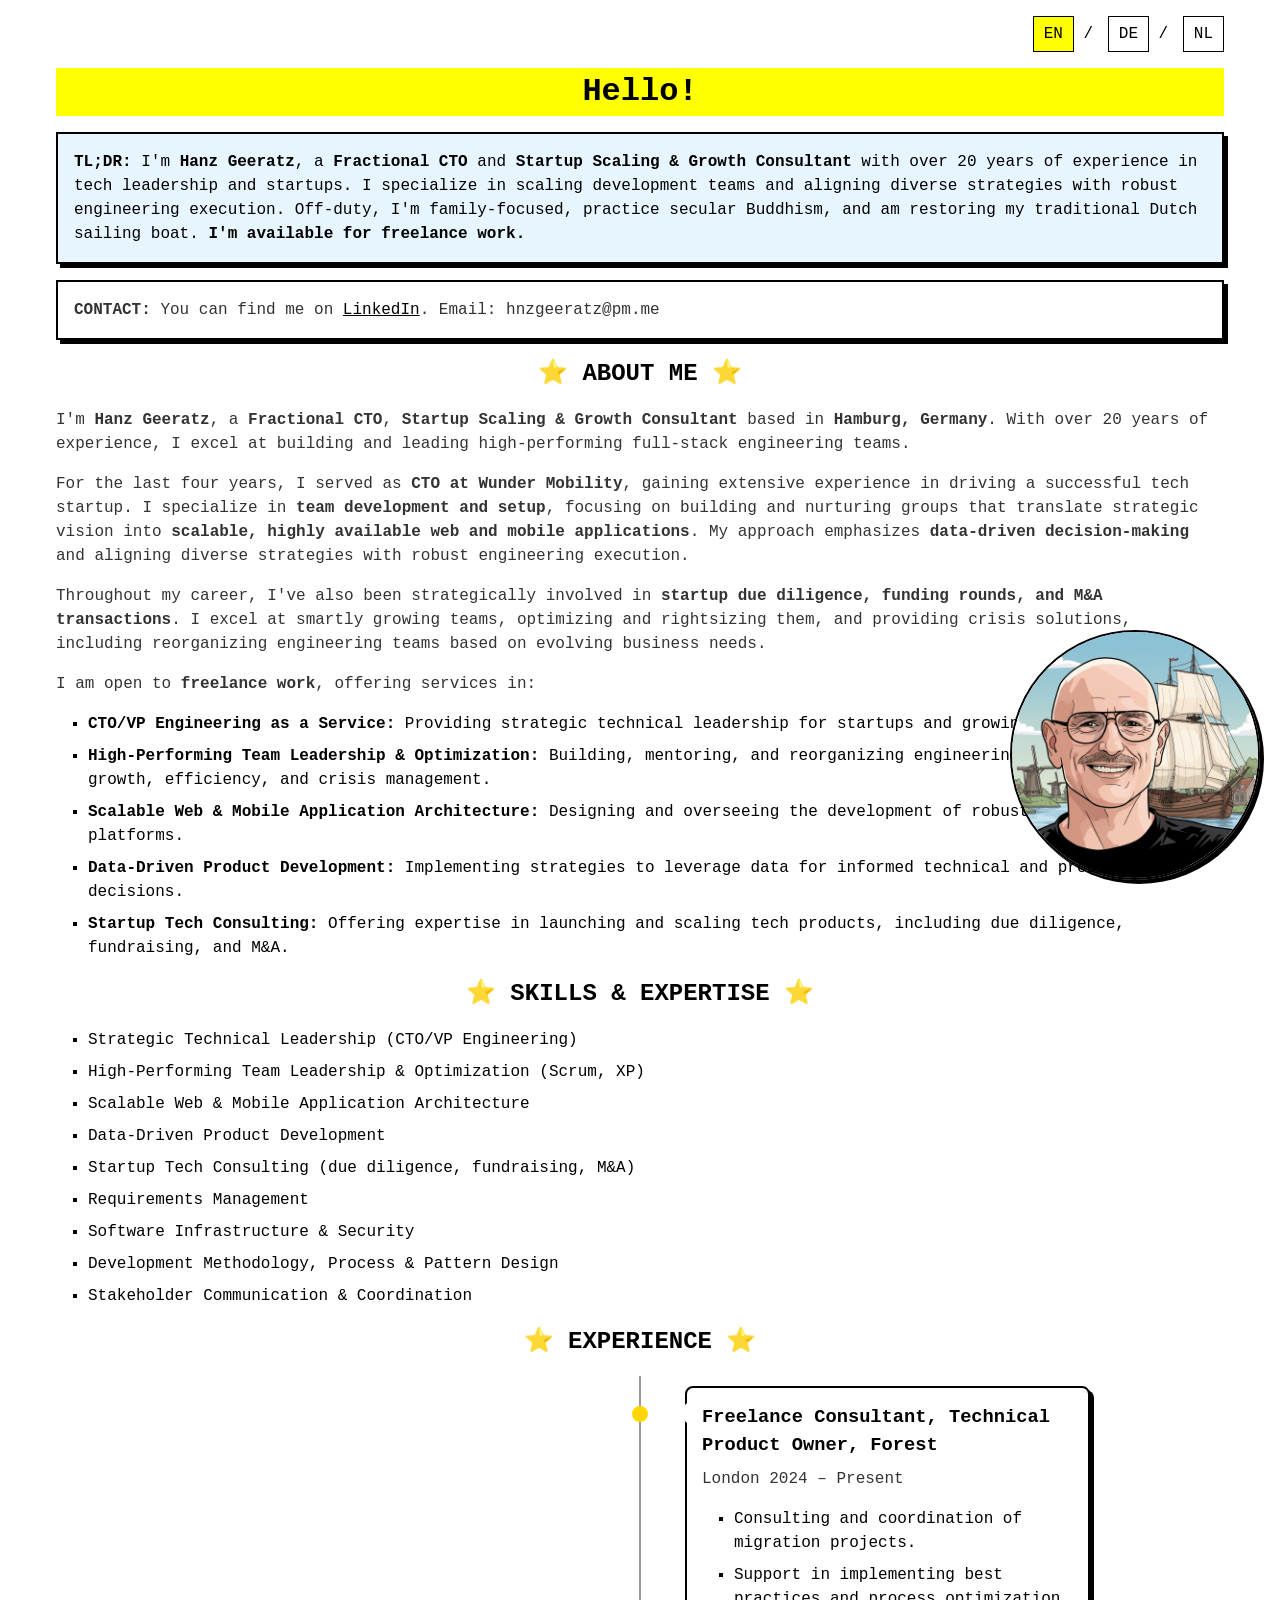
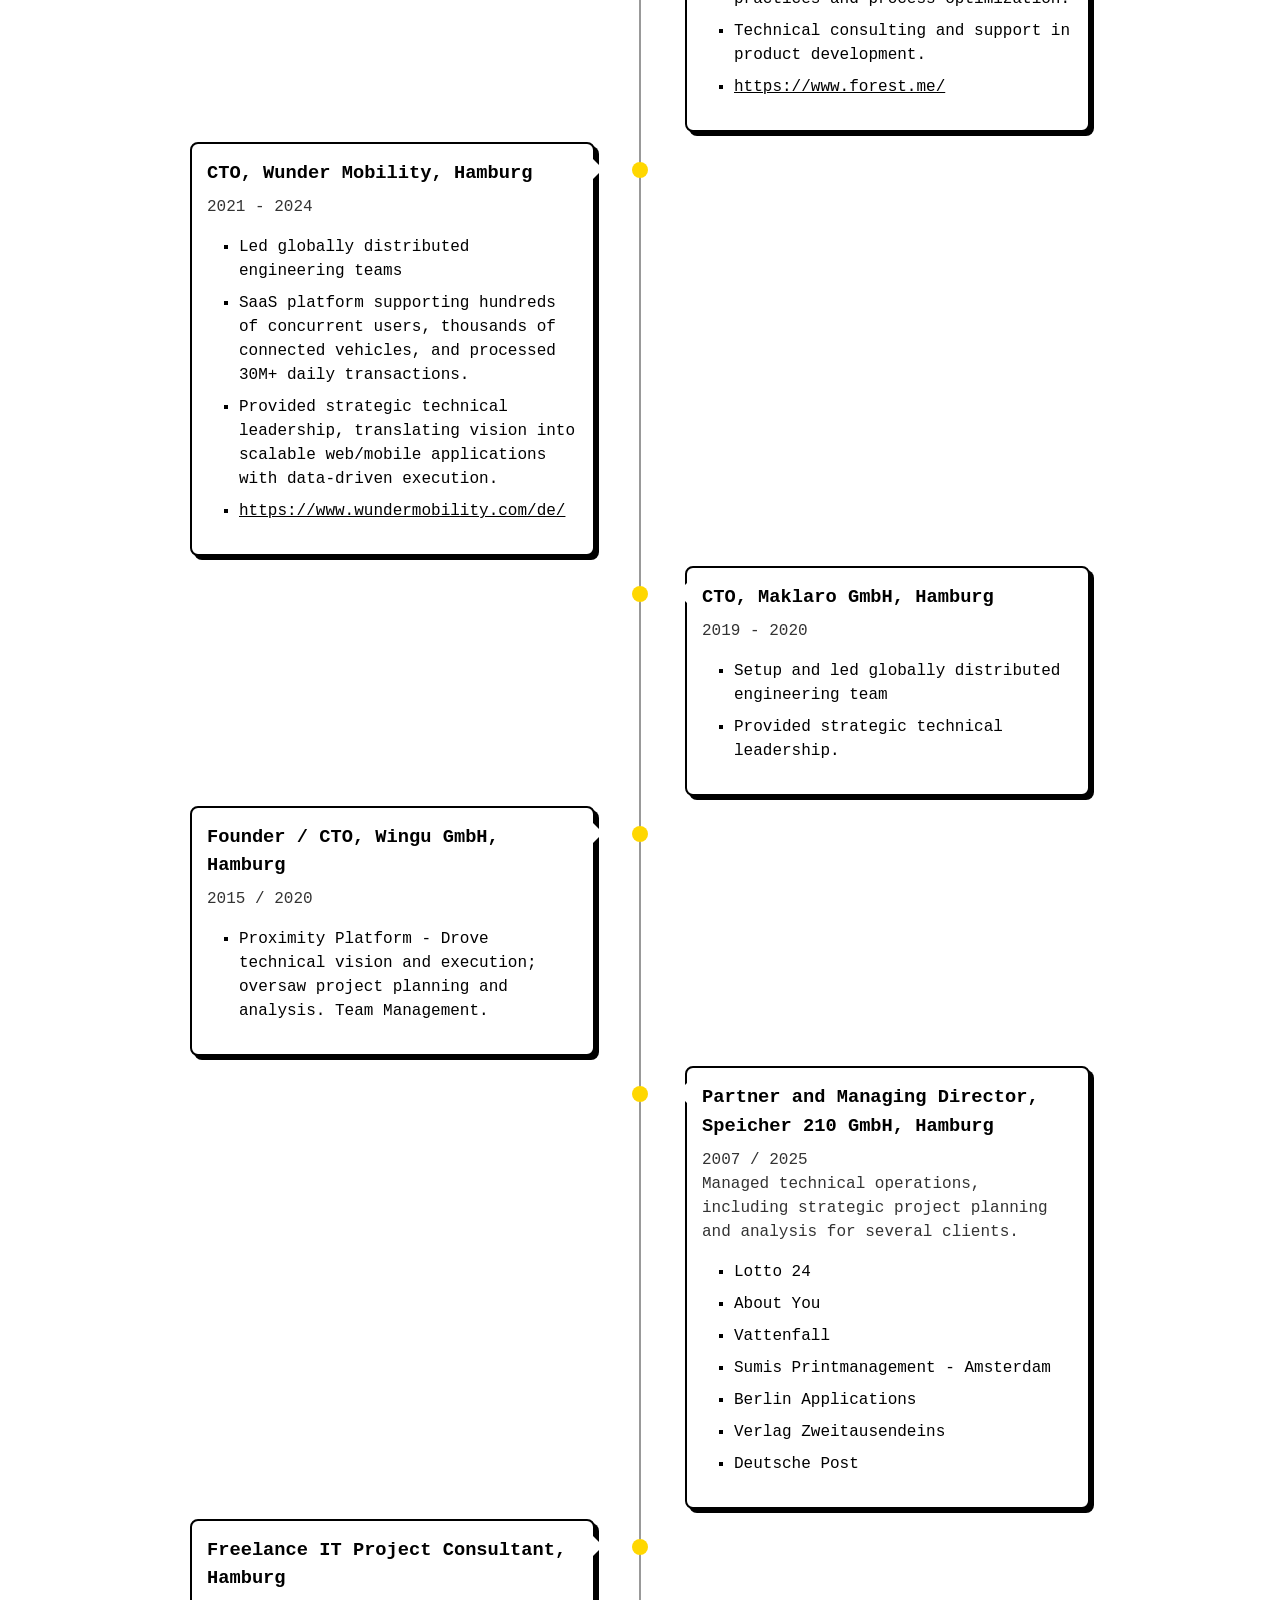
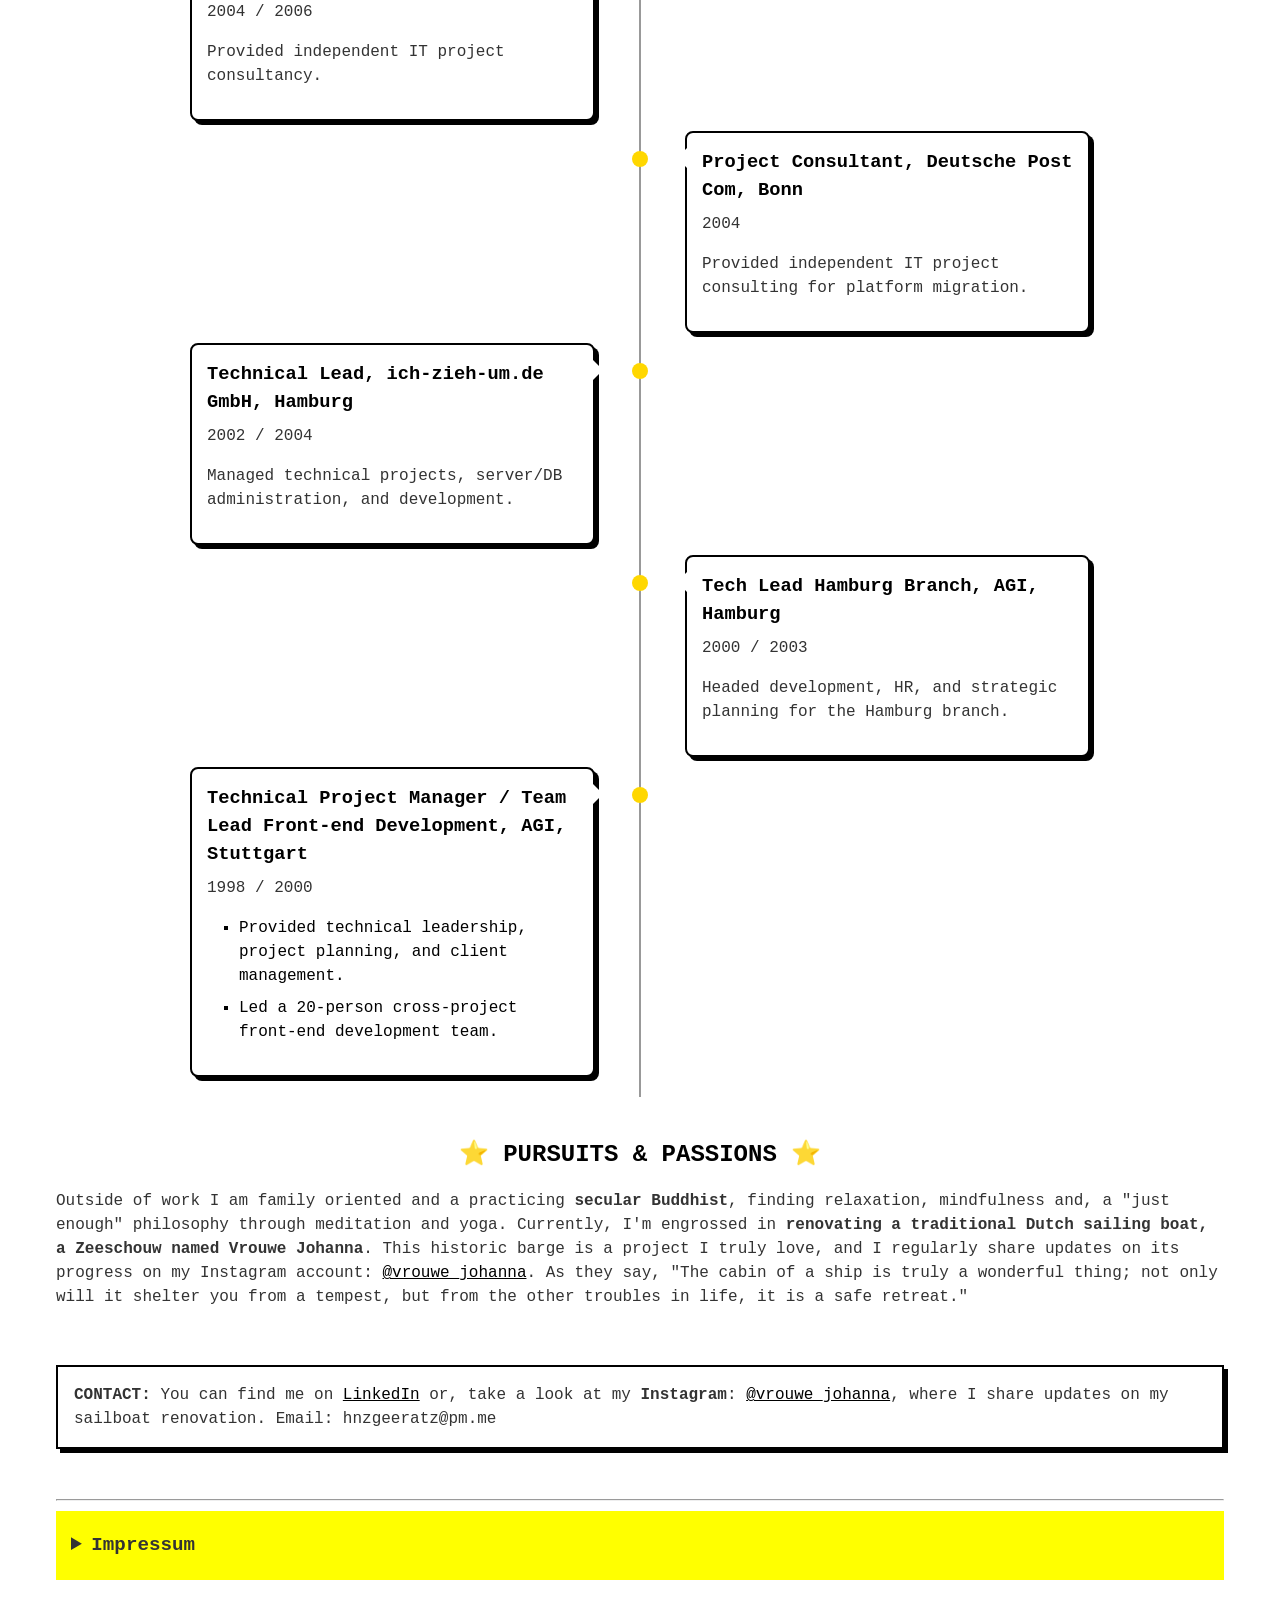
==== commit b3aad5ca: "added Forest" ====
--- a/index.html
+++ b/index.html
@@ -1 +1,198 @@
-<!DOCTYPE html><html lang="en"><head><meta charset="UTF-8"><meta name="viewport" content="width=device-width,initial-scale=1.0"><title>Hanz Geeratz | Freelance CTO & Tech Leader, Startup Scaling & Growth Consultant | Hamburg, Germany</title><meta name="description" content="Hanz Geeratz is a Dutch CTO in Hamburg, Germany, with 20+ years of experience in tech leadership, scalable web/mobile applications, and data-driven product development. Available for freelance CTO/VP Engineering roles and startup tech consulting."><meta name="keywords" content="Hanz Geeratz, CTO, VP Engineering, Freelance CTO, Tech Leader, Hamburg, Germany, Software Engineering, Scalable Applications, Mobile Applications, Web Applications, Data-Driven, Startup Consulting, Due Diligence, M&A, Team Leadership, Tech Management, Wunder Mobility, Maklaro, wingu"><meta name="robots" content="index, follow"><link rel="canonical" href="https://geeratz.cc"><meta name="language" content="English"><meta name="revisit-after" content="14 days"><meta name="author" content="Hanz Geeratz"><link rel="shortcut icon" href="favicon.ico"/><link rel="stylesheet" href="style.css"></head><body><div class="container"><div class="language-switch"><a href="index.html" class="active" lang="en" aria-label="English">EN</a> / <a href="index_de.html" lang="de" aria-label="Deutsch">DE</a> / <a href="index_nl.html" lang="nl" aria-label="Nederlands">NL</a></div><img src="me.png" alt="Portrait photo of Hanz Geeratz" class="portrait-image"><h1 class="text-center">Hello!</h1><p class="tldr"><strong>TL;DR:</strong> I'm <strong>Hanz Geeratz</strong>, a <strong>Fractional CTO</strong> and <strong>Startup Scaling & Growth Consultant</strong> with over 20 years of experience in tech leadership and startups. I specialize in scaling development teams and aligning diverse strategies with robust engineering execution. Off-duty, I'm family-focused, practice secular Buddhism, and am restoring my traditional Dutch sailing boat. <strong>I'm available for freelance work.</strong></p><p class="box"><strong>CONTACT:</strong> You can find me on <a href="https://de.linkedin.com/in/hanz-geeratz" target="_blank" rel="noopener noreferrer">LinkedIn</a>. Email: hnzgeeratz@pm.me</p><h2 class="text-center">&#11088; ABOUT ME &#11088;</h2><p>I'm <strong>Hanz Geeratz</strong>, a <strong>Fractional CTO</strong>, <strong>Startup Scaling & Growth Consultant</strong> based in <strong>Hamburg, Germany</strong>. With over 20 years of experience, I excel at building and leading high-performing full-stack engineering teams.</p><p>For the last four years, I served as <strong>CTO at Wunder Mobility</strong>, gaining extensive experience in driving a successful tech startup. I specialize in <strong>team development and setup</strong>, focusing on building and nurturing groups that translate strategic vision into <strong>scalable, highly available web and mobile applications</strong>. My approach emphasizes <strong>data-driven decision-making</strong> and aligning diverse strategies with robust engineering execution.</p><p>Throughout my career, I've also been strategically involved in <strong>startup due diligence, funding rounds, and M&A transactions</strong>. I excel at smartly growing teams, optimizing and rightsizing them, and providing crisis solutions, including reorganizing engineering teams based on evolving business needs.</p><p>I am open to <strong>freelance work</strong>, offering services in:</p><ul><li><strong>CTO/VP Engineering as a Service:</strong> Providing strategic technical leadership for startups and growing companies.</li><li><strong>High-Performing Team Leadership & Optimization:</strong> Building, mentoring, and reorganizing engineering teams for smart growth, efficiency, and crisis management.</li><li><strong>Scalable Web & Mobile Application Architecture:</strong> Designing and overseeing the development of robust, high-availability platforms.</li><li><strong>Data-Driven Product Development:</strong> Implementing strategies to leverage data for informed technical and product decisions.</li><li><strong>Startup Tech Consulting:</strong> Offering expertise in launching and scaling tech products, including due diligence, fundraising, and M&A.</li></ul><h2 class="text-center">&#11088; SKILLS & EXPERTISE &#11088;</h2><ul><li>Strategic Technical Leadership (CTO/VP Engineering)</li><li>High-Performing Team Leadership & Optimization (Scrum, XP)</li><li>Scalable Web & Mobile Application Architecture</li><li>Data-Driven Product Development</li><li>Startup Tech Consulting (due diligence, fundraising, M&A)</li><li>Requirements Management</li><li>Software Infrastructure & Security</li><li>Development Methodology, Process & Pattern Design</li><li>Stakeholder Communication & Coordination</li></ul><h2 class="text-center">&#11088; EXPERIENCE &#11088;</h2><div class="timeline"><div class="timeline-item"><div class="timeline-item-marker"></div><div class="timeline-item-content"><h3>CTO, Wunder Mobility, Hamburg</h3><p>2021 - 2024</p><ul><li>Led globally distributed engineering teams</li><li>SaaS platform supporting hundreds of concurrent users, thousands of connected vehicles, and processed 30M+ daily transactions.</li><li>Provided strategic technical leadership, translating vision into scalable web/mobile applications with data-driven execution.</li></ul></div></div><div class="timeline-item"><div class="timeline-item-marker"></div><div class="timeline-item-content"><h3>CTO, Maklaro GmbH, Hamburg</h3><p>2019 - 2020</p><ul><li>Setup and led globally distributed engineering team</li><li>Provided strategic technical leadership.</li></ul></div></div><div class="timeline-item"><div class="timeline-item-marker"></div><div class="timeline-item-content"><h3>Founder / CTO, Wingu GmbH, Hamburg</h3><p>2015 / 2020</p><ul><li>Proximity Platform - Drove technical vision and execution; oversaw project planning and analysis. Team Management.</li></ul></div></div><div class="timeline-item"><div class="timeline-item-marker"></div><div class="timeline-item-content"><h3>Partner and Managing Director, Speicher 210 GmbH, Hamburg</h3><p>2007 / 2025<br> Managed technical operations, including strategic project planning and analysis for several clients.</p><ul><li>Lotto 24 </li><li>About You</li><li>Vattenfall</li><li>Sumis Printmanagement - Amsterdam</li><li>Berlin Applications</li><li>Verlag Zweitausendeins </li><li> Deutsche Post </li></ul></div></div><div class="timeline-item"><div class="timeline-item-marker"></div><div class="timeline-item-content"><h3>Freelance IT Project Consultant, Hamburg</h3><p>2004 / 2006</p><p>Provided independent IT project consultancy.</p></div></div><div class="timeline-item"><div class="timeline-item-marker"></div><div class="timeline-item-content"><h3>Project Consultant, Deutsche Post Com, Bonn</h3><p>2004</p><p>Provided independent IT project consulting for platform migration.</p></div></div><div class="timeline-item"><div class="timeline-item-marker"></div><div class="timeline-item-content"><h3>Technical Lead, ich-zieh-um.de GmbH, Hamburg</h3><p>2002 / 2004</p><p>Managed technical projects, server/DB administration, and development.</p></div></div><div class="timeline-item"><div class="timeline-item-marker"></div><div class="timeline-item-content"><h3>Tech Lead Hamburg Branch, AGI, Hamburg</h3><p>2000 / 2003</p><p>Headed development, HR, and strategic planning for the Hamburg branch.</p></div></div><div class="timeline-item"><div class="timeline-item-marker"></div><div class="timeline-item-content"><h3>Technical Project Manager / Team Lead Front-end Development, AGI, Stuttgart</h3><p>1998 / 2000 </p><ul><li>Provided technical leadership, project planning, and client management.</li><li>Led a 20-person cross-project front-end development team.</li></ul></div></div></div><p>&nbsp;</p><h2 class="text-center">&#11088; PURSUITS & PASSIONS &#11088;</h2><p>Outside of work I am family oriented and a practicing <strong>secular Buddhist</strong>, finding relaxation, mindfulness and, a "just enough" philosophy through meditation and yoga. Currently, I'm engrossed in <strong>renovating a traditional Dutch sailing boat, a Zeeschouw named Vrouwe Johanna</strong>. This historic barge is a project I truly love, and I regularly share updates on its progress on my Instagram account: <a href="https://www.instagram.com/vrouwe_johanna/" target="_blank">@vrouwe_johanna</a>. As they say, "The cabin of a ship is truly a wonderful thing; not only will it shelter you from a tempest, but from the other troubles in life, it is a safe retreat."</p><p>&nbsp;</p><p class="box"><strong>CONTACT:</strong> You can find me on <a href="https://de.linkedin.com/in/hanz-geeratz" target="_blank" rel="noopener noreferrer">LinkedIn</a> or, take a look at my <b>Instagram</b>: <a href="https://www.instagram.com/vrouwe_johanna/" target="_blank" rel="noopener noreferrer">@vrouwe_johanna</a>, where I share updates on my sailboat renovation. Email: hnzgeeratz@pm.me</p><hr/><details><summary>Impressum</summary><p><strong>Angaben gemäß § 5 TMG:</strong></p><p>J. Geeratz <br>Hasselbrookstrasse 33<br>Hamburg 22089<br>Germany</p><p><strong>Kontakt:</strong><br>E-Mail: hnzgeeratz@pm.me</p><p><strong>Verantwortlich für den Inhalt nach § 55 Abs. 2 RStV:</strong><br> J. Geeratz<br>Hasselbrookstrasse 33<br>22089 Hamburg</p></details></div></body></html>
+<!DOCTYPE html>
+<html lang="en">
+  <head>
+    <meta charset="UTF-8">
+    <meta name="viewport" content="width=device-width,initial-scale=1.0">
+    <title>Hanz Geeratz | Freelance CTO & Tech Leader, Startup Scaling & Growth Consultant | Hamburg, Germany</title>
+    <meta name="description" content="Hanz Geeratz is a Dutch CTO in Hamburg, Germany, with 20+ years of experience in tech leadership, scalable web/mobile applications, and data-driven product development. Available for freelance CTO/VP Engineering roles and startup tech consulting.">
+    <meta name="keywords" content="Hanz Geeratz, CTO, VP Engineering, Freelance CTO, Tech Leader, Hamburg, Germany, Software Engineering, Scalable Applications, Mobile Applications, Web Applications, Data-Driven, Startup Consulting, Due Diligence, M&A, Team Leadership, Tech Management, Wunder Mobility, Maklaro, wingu">
+    <meta name="robots" content="index, follow">
+    <link rel="canonical" href="https://geeratz.cc">
+    <meta name="language" content="English">
+    <meta name="revisit-after" content="14 days">
+    <meta name="author" content="Hanz Geeratz">
+    <link rel="shortcut icon" href="favicon.ico"/>
+    <link rel="stylesheet" href="style.css">
+  </head>
+<body>
+  <div class="container">
+    <div class="language-switch">
+      <a href="index.html" class="active" lang="en" aria-label="English">EN</a> / <a href="index_de.html" lang="de" aria-label="Deutsch">DE</a> / <a href="index_nl.html" lang="nl" aria-label="Nederlands">NL</a>
+    </div>
+  <img src="me.png" alt="Portrait photo of Hanz Geeratz" class="portrait-image">
+  <h1 class="text-center">Hello!</h1>
+  <p class="tldr">
+    <strong>TL;DR:</strong> I'm <strong>Hanz Geeratz</strong>, a <strong>Fractional CTO</strong> and <strong>Startup Scaling & Growth Consultant</strong> with over 20 years of experience in tech leadership and startups. I specialize in scaling development teams and aligning diverse strategies with robust engineering execution. Off-duty, I'm family-focused, practice secular Buddhism, and am restoring my traditional Dutch sailing boat. <strong>I'm available for freelance work.</strong>
+  </p>
+<p class="box">
+  <strong>CONTACT:</strong> You can find me on <a href="https://de.linkedin.com/in/hanz-geeratz" target="_blank" rel="noopener noreferrer">LinkedIn</a>. Email: hnzgeeratz@pm.me</p>
+<h2 class="text-center">&#11088; ABOUT ME &#11088;</h2>
+<p>I'm <strong>Hanz Geeratz</strong>, a <strong>Fractional CTO</strong>, <strong>Startup Scaling & Growth Consultant</strong> based in <strong>Hamburg, Germany</strong>. With over 20 years of experience, I excel at building and leading high-performing full-stack engineering teams.</p>
+<p>For the last four years, I served as <strong>CTO at Wunder Mobility</strong>, gaining extensive experience in driving a successful tech startup. I specialize in <strong>team development and setup</strong>, focusing on building and nurturing groups that translate strategic vision into <strong>scalable, highly available web and mobile applications</strong>. My approach emphasizes <strong>data-driven decision-making</strong> and aligning diverse strategies with robust engineering execution.</p>
+<p>Throughout my career, I've also been strategically involved in <strong>startup due diligence, funding rounds, and M&A transactions</strong>. I excel at smartly growing teams, optimizing and rightsizing them, and providing crisis solutions, including reorganizing engineering teams based on evolving business needs.</p>
+<p>I am open to <strong>freelance work</strong>, offering services in:</p>
+<ul>
+  <li>
+    <strong>CTO/VP Engineering as a Service:</strong> Providing strategic technical leadership for startups and growing companies.</li>
+  <li>
+    <strong>High-Performing Team Leadership & Optimization:</strong> Building, mentoring, and reorganizing engineering teams for smart growth, efficiency, and crisis management.</li>
+  <li>
+    <strong>Scalable Web & Mobile Application Architecture:</strong> Designing and overseeing the development of robust, high-availability platforms.</li>
+  <li>
+    <strong>Data-Driven Product Development:</strong> Implementing strategies to leverage data for informed technical and product decisions.</li>
+  <li>
+    <strong>Startup Tech Consulting:</strong> Offering expertise in launching and scaling tech products, including due diligence, fundraising, and M&A.</li>
+</ul>
+<h2 class="text-center">&#11088; SKILLS & EXPERTISE &#11088;</h2>
+<ul>
+  <li>Strategic Technical Leadership (CTO/VP Engineering)</li>
+  <li>High-Performing Team Leadership & Optimization (Scrum, XP)</li>
+  <li>Scalable Web & Mobile Application Architecture</li>
+  <li>Data-Driven Product Development</li>
+  <li>Startup Tech Consulting (due diligence, fundraising, M&A)</li>
+  <li>Requirements Management</li>
+  <li>Software Infrastructure & Security</li>
+  <li>Development Methodology, Process & Pattern Design</li>
+  <li>Stakeholder Communication & Coordination</li>
+</ul>
+<h2 class="text-center">&#11088; EXPERIENCE &#11088;</h2>
+<div class="timeline">
+   <div class="timeline-item">
+    <div class="timeline-item-marker">
+    </div>
+  <div class="timeline-item-content">
+    <h3>Freelance Consultant, Technical Product Owner, Forest</h3>
+    <p>London 2024 – Present</p>
+    <ul>
+      <li>Consulting and coordination of migration projects.</li>
+      <li>Support in implementing best practices and process optimization.</li>
+      <li>Technical consulting and support in product development.</li>
+      <li><a href="https://www.forest.me/" target="_blank">https://www.forest.me/</a></li>
+    </ul>
+</div>
+</div>
+  <div class="timeline-item">
+    <div class="timeline-item-marker">
+    </div>
+  <div class="timeline-item-content">
+    <h3>CTO, Wunder Mobility, Hamburg</h3>
+    <p>2021 - 2024</p>
+    <ul>
+      <li>Led globally distributed engineering teams</li>
+      <li>SaaS platform supporting hundreds of concurrent users, thousands of connected vehicles, and processed 30M+ daily transactions.</li>
+      <li>Provided strategic technical leadership, translating vision into scalable web/mobile applications with data-driven execution.</li>
+      <li><a href="https://www.wundermobility.com/de/" target="_blank">https://www.wundermobility.com/de/</a></li>    </ul>
+</div>
+</div>
+<div class="timeline-item">
+  <div class="timeline-item-marker">
+  </div>
+<div class="timeline-item-content">
+  <h3>CTO, Maklaro GmbH, Hamburg</h3>
+  <p>2019 - 2020</p>
+  <ul>
+    <li>Setup and led globally distributed engineering team</li>
+    <li>Provided strategic technical leadership.</li>
+  </ul>
+</div>
+</div>
+<div class="timeline-item">
+  <div class="timeline-item-marker">
+  </div>
+<div class="timeline-item-content">
+  <h3>Founder / CTO, Wingu GmbH, Hamburg</h3>
+  <p>2015 / 2020</p>
+  <ul>
+    <li>Proximity Platform - Drove technical vision and execution; oversaw project planning and analysis. Team Management.</li>
+  </ul>
+</div>
+</div>
+<div class="timeline-item">
+  <div class="timeline-item-marker">
+  </div>
+<div class="timeline-item-content">
+  <h3>Partner and Managing Director, Speicher 210 GmbH, Hamburg</h3>
+  <p>2007 / 2025<br> Managed technical operations, including strategic project planning and analysis for several clients.</p>
+  <ul>
+    <li>Lotto 24 </li>
+    <li>About You</li>
+    <li>Vattenfall</li>
+    <li>Sumis Printmanagement - Amsterdam</li>
+    <li>Berlin Applications</li>
+    <li>Verlag Zweitausendeins </li>
+    <li> Deutsche Post </li>
+  </ul>
+</div>
+</div>
+<div class="timeline-item">
+  <div class="timeline-item-marker">
+  </div>
+<div class="timeline-item-content">
+  <h3>Freelance IT Project Consultant, Hamburg</h3>
+  <p>2004 / 2006</p>
+  <p>Provided independent IT project consultancy.</p>
+</div>
+</div>
+<div class="timeline-item">
+  <div class="timeline-item-marker">
+  </div>
+<div class="timeline-item-content">
+  <h3>Project Consultant, Deutsche Post Com, Bonn</h3>
+  <p>2004</p>
+  <p>Provided independent IT project consulting for platform migration.</p>
+</div>
+</div>
+<div class="timeline-item">
+  <div class="timeline-item-marker">
+  </div>
+<div class="timeline-item-content">
+  <h3>Technical Lead, ich-zieh-um.de GmbH, Hamburg</h3>
+  <p>2002 / 2004</p>
+  <p>Managed technical projects, server/DB administration, and development.</p>
+</div>
+</div>
+<div class="timeline-item">
+  <div class="timeline-item-marker">
+  </div>
+<div class="timeline-item-content">
+  <h3>Tech Lead Hamburg Branch, AGI, Hamburg</h3>
+  <p>2000 / 2003</p>
+  <p>Headed development, HR, and strategic planning for the Hamburg branch.</p>
+</div>
+</div>
+<div class="timeline-item">
+  <div class="timeline-item-marker">
+  </div>
+<div class="timeline-item-content">
+  <h3>Technical Project Manager / Team Lead Front-end Development, AGI, Stuttgart</h3>
+  <p>1998 / 2000 </p>
+  <ul>
+    <li>Provided technical leadership, project planning, and client management.</li>
+    <li>Led a 20-person cross-project front-end development team.</li>
+  </ul>
+</div>
+</div>
+</div>
+<p>&nbsp;</p>
+<h2 class="text-center">&#11088; PURSUITS & PASSIONS &#11088;</h2>
+<p>Outside of work I am family oriented and a practicing <strong>secular Buddhist</strong>, finding relaxation, mindfulness and, a "just enough" philosophy through meditation and yoga. Currently, I'm engrossed in <strong>renovating a traditional Dutch sailing boat, a Zeeschouw named Vrouwe Johanna</strong>. This historic barge is a project I truly love, and I regularly share updates on its progress on my Instagram account: <a href="https://www.instagram.com/vrouwe_johanna/" target="_blank">@vrouwe_johanna</a>. As they say, "The cabin of a ship is truly a wonderful thing; not only will it shelter you from a tempest, but from the other troubles in life, it is a safe retreat."</p>
+<p>&nbsp;</p>
+<p class="box">
+  <strong>CONTACT:</strong> You can find me on <a href="https://de.linkedin.com/in/hanz-geeratz" target="_blank" rel="noopener noreferrer">LinkedIn</a> or, take a look at my <b>Instagram</b>: <a href="https://www.instagram.com/vrouwe_johanna/" target="_blank" rel="noopener noreferrer">@vrouwe_johanna</a>, where I share updates on my sailboat renovation. Email: hnzgeeratz@pm.me</p>
+<hr/>
+<details>
+  <summary>Impressum</summary>
+  <p>
+    <strong>Angaben gemäß § 5 TMG:</strong>
+  </p>
+<p>J. Geeratz <br>Hasselbrookstrasse 33<br>Hamburg 22089<br>Germany</p>
+<p>
+  <strong>Kontakt:</strong>
+  <br>E-Mail: hnzgeeratz@pm.me</p>
+<p>
+  <strong>Verantwortlich für den Inhalt nach § 55 Abs. 2 RStV:</strong>
+  <br> J. Geeratz<br>Hasselbrookstrasse 33<br>22089 Hamburg</p>
+</details>
+</div>
+</body>
+</html>
--- a/style.css
+++ b/style.css
@@ -1 +1,251 @@
-*{margin:0;padding:0;box-sizing:border-box}html,body{height:100%;font-family:monospace;font-size:1rem;line-height:1.5;background:#fff;color:#000}h1,h2,h3,h4,h5,h6{margin-bottom:1rem;font-weight:700}h1{background:yellow;padding:0 20px}p{margin-bottom:1rem;color:#333}.container{width:100%;margin:0 auto;padding:1rem;max-width:1200px}.box{padding:1rem;border:2px solid #000;box-shadow:4px 4px 0 #000;margin-bottom:1rem}.text-center{text-align:center}.text-right{text-align:right}.language-switch{text-align:right;margin-bottom:1rem}.language-switch a{padding:5px 10px;border:1px solid #000;text-decoration:none;color:#000;display:inline-block;margin-left:5px}.language-switch a.active,.language-switch a:hover{background:yellow}.tldr{padding:1rem;border:2px solid #000;box-shadow:4px 4px 0 #000;margin-bottom:1rem;background:#e7f5ff;color:#000}a{color:#000;text-decoration:underline}a:hover,a:active{color:#000;background:yellow}ul{list-style-type:square;margin:1em 0 1em 2em;padding:0}li{margin-bottom:.5em}hr{margin:50px 0 10px 0}.timeline{position:relative;max-width:900px;margin:0 auto;padding:10px 0}.timeline::before{content:"";position:absolute;left:50%;top:0;width:2px;height:100%;background:#999;transform:translateX(-50%)}.timeline-item{display:flex;justify-content:space-between;margin-bottom:10px;position:relative}.timeline-item:nth-child(odd){flex-direction:row-reverse}.timeline-item-content{background:#fff;padding:15px;border-radius:8px;border:2px solid #000;box-shadow:4px 4px 0 #000;width:45%;position:relative}.timeline-item-content::before{content:"";position:absolute;top:15px;width:0;height:0;border-style:solid}.timeline-item:nth-child(even) .timeline-item-content::before{border-width:10px 0 10px 10px;border-color:transparent transparent transparent #fff;right:-10px}.timeline-item:nth-child(odd) .timeline-item-content::before{border-width:10px 10px 10px 0;border-color:transparent #fff transparent transparent;left:-10px}.timeline-item-date{position:absolute;top:15px;width:100px;text-align:center;font-weight:700;color:#555}.timeline-item:nth-child(even) .timeline-item-date{left:calc(50% + 55px)}.timeline-item:nth-child(odd) .timeline-item-date{right:calc(50% + 55px)}.timeline-item-marker{position:absolute;left:50%;top:20px;width:16px;height:16px;background:#FFD700;border-radius:50%;transform:translateX(-50%);z-index:1}h3{margin-top:0;margin-bottom:.5rem;color:#000}@media (max-width:768px){body{padding:5px}.timeline::before{left:10px}.timeline-item{flex-direction:column!important;align-items:flex-start;margin-bottom:10px}.timeline-item-content{width:calc(100% - 40px);margin-left:40px;padding:10px}.timeline-item-content::before{border-width:10px 10px 0 10px!important;border-color:transparent transparent #fff transparent!important;top:-10px;left:20px}.timeline-item-date{position:static;text-align:left;margin-left:40px;margin-bottom:5px}.timeline-item-marker{left:10px;transform:translateX(0);top:15px}}details{border:0;padding:15px;margin-bottom:20px;background:yellow}summary{cursor:pointer;font-weight:700;font-size:1.2em;padding:5px 0;color:#333;outline:none;user-select:none}summary::marker,summary::-webkit-details-marker{display:none}details p{margin-top:10px;line-height:1.6;color:#555}details h6{margin-top:0;margin-bottom:0;display:inline}.portrait-image{position:fixed;bottom:20px;right:20px;width:250px;height:250px;border-radius:50%;border:2px solid #000;box-shadow:4px 4px 0 #000;z-index:1000}@media (max-width:768px){.portrait-image{width:150px;height:150px;position:static;display:block;margin:0 auto 1rem auto;order:-1}}
+* {
+  margin:0;
+  padding:0;
+  box-sizing:border-box
+}
+html,body {
+  height:100%;
+  font-family:monospace;
+  font-size:1rem;
+  line-height:1.5;
+  background:#fff;
+  color:#000
+}
+h1,h2,h3,h4,h5,h6 {
+  margin-bottom:1rem;
+  font-weight:700
+}
+h1 {
+  background:yellow;
+  padding:0 20px
+}
+p {
+  margin-bottom:1rem;
+  color:#333
+}
+.container {
+  width:100%;
+  margin:0 auto;
+  padding:1rem;
+  max-width:1200px
+}
+.box {
+  padding:1rem;
+  border:2px solid #000;
+  box-shadow:4px 4px 0 #000;
+  margin-bottom:1rem
+}
+.text-center {
+  text-align:center
+}
+.text-right {
+  text-align:right
+}
+.language-switch {
+  text-align:right;
+  margin-bottom:1rem
+}
+.language-switch a {
+  padding:5px 10px;
+  border:1px solid #000;
+  text-decoration:none;
+  color:#000;
+  display:inline-block;
+  margin-left:5px
+}
+.language-switch a.active,.language-switch a:hover {
+  background:yellow
+}
+.tldr {
+  padding:1rem;
+  border:2px solid #000;
+  box-shadow:4px 4px 0 #000;
+  margin-bottom:1rem;
+  background:#e7f5ff;
+  color:#000
+}
+a {
+  color:#000;
+  text-decoration:underline
+}
+a:hover,a:active {
+  color:#000;
+  background:yellow
+}
+ul {
+  list-style-type:square;
+  margin:1em 0 1em 2em;
+  padding:0
+}
+li {
+  margin-bottom:.5em
+}
+hr {
+  margin:50px 0 10px 0
+}
+.timeline {
+  position:relative;
+  max-width:900px;
+  margin:0 auto;
+  padding:10px 0
+}
+.timeline::before {
+  content:"";
+  position:absolute;
+  left:50%;
+  top:0;
+  width:2px;
+  height:100%;
+  background:#999;
+  transform:translateX(-50%)
+}
+.timeline-item {
+  display:flex;
+  justify-content:space-between;
+  margin-bottom:10px;
+  position:relative
+}
+.timeline-item:nth-child(odd) {
+  flex-direction:row-reverse
+}
+.timeline-item-content {
+  background:#fff;
+  padding:15px;
+  border-radius:8px;
+  border:2px solid #000;
+  box-shadow:4px 4px 0 #000;
+  width:45%;
+  position:relative
+}
+.timeline-item-content::before {
+  content:"";
+  position:absolute;
+  top:15px;
+  width:0;
+  height:0;
+  border-style:solid
+}
+.timeline-item:nth-child(even) .timeline-item-content::before {
+  border-width:10px 0 10px 10px;
+  border-color:transparent transparent transparent #fff;
+  right:-10px
+}
+.timeline-item:nth-child(odd) .timeline-item-content::before {
+  border-width:10px 10px 10px 0;
+  border-color:transparent #fff transparent transparent;
+  left:-10px
+}
+.timeline-item-date {
+  position:absolute;
+  top:15px;
+  width:100px;
+  text-align:center;
+  font-weight:700;
+  color:#555
+}
+.timeline-item:nth-child(even) .timeline-item-date {
+  left:calc(50% + 55px)
+}
+.timeline-item:nth-child(odd) .timeline-item-date {
+  right:calc(50% + 55px)
+}
+.timeline-item-marker {
+  position:absolute;
+  left:50%;
+  top:20px;
+  width:16px;
+  height:16px;
+  background:#FFD700;
+  border-radius:50%;
+  transform:translateX(-50%);
+  z-index:1
+}
+h3 {
+  margin-top:0;
+  margin-bottom:.5rem;
+  color:#000
+}
+@media (max-width:768px) {
+  body {
+    padding:5px
+  }
+  .timeline::before {
+    left:10px
+  }
+  .timeline-item {
+    flex-direction:column!important;
+    align-items:flex-start;
+    margin-bottom:10px
+  }
+  .timeline-item-content {
+    width:calc(100% - 40px);
+    margin-left:40px;
+    padding:10px
+  }
+  .timeline-item-content::before {
+    border-width:10px 10px 0 10px!important;
+    border-color:transparent transparent #fff transparent!important;
+    top:-10px;
+    left:20px
+  }
+  .timeline-item-date {
+    position:static;
+    text-align:left;
+    margin-left:40px;
+    margin-bottom:5px
+  }
+  .timeline-item-marker {
+    left:10px;
+    transform:translateX(0);
+    top:15px
+  }
+}
+details {
+  border:0;
+  padding:15px;
+  margin-bottom:20px;
+  background:yellow
+}
+summary {
+  cursor:pointer;
+  font-weight:700;
+  font-size:1.2em;
+  padding:5px 0;
+  color:#333;
+  outline:none;
+  user-select:none
+}
+summary::marker,summary::-webkit-details-marker {
+  display:none
+}
+details p {
+  margin-top:10px;
+  line-height:1.6;
+  color:#555
+}
+details h6 {
+  margin-top:0;
+  margin-bottom:0;
+  display:inline
+}
+.portrait-image {
+  position:fixed;
+  bottom:20px;
+  right:20px;
+  width:250px;
+  height:250px;
+  border-radius:50%;
+  border:2px solid #000;
+  box-shadow:4px 4px 0 #000;
+  z-index:1000
+}
+@media (max-width:768px) {
+  .portrait-image {
+    width:150px;
+    height:150px;
+    position:static;
+    display:block;
+    margin:0 auto 1rem auto;
+    order:-1
+  }
+}
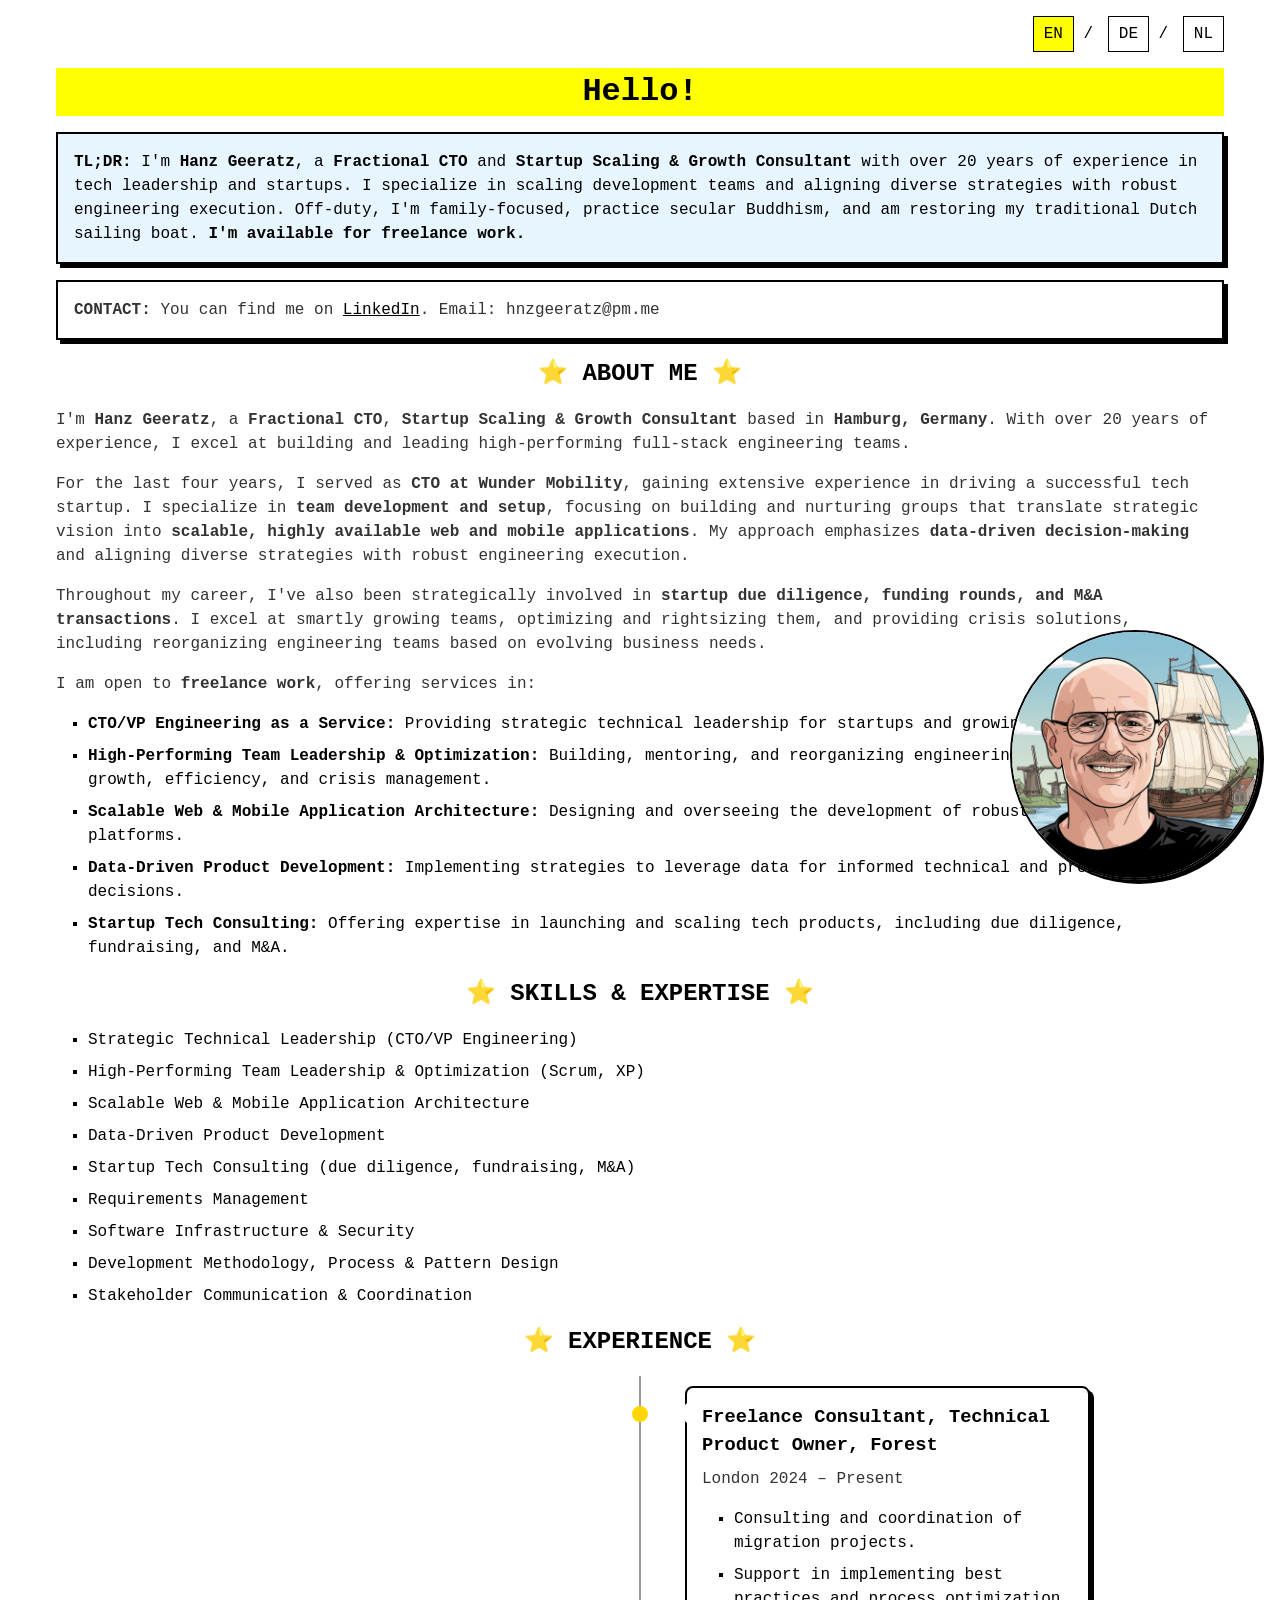
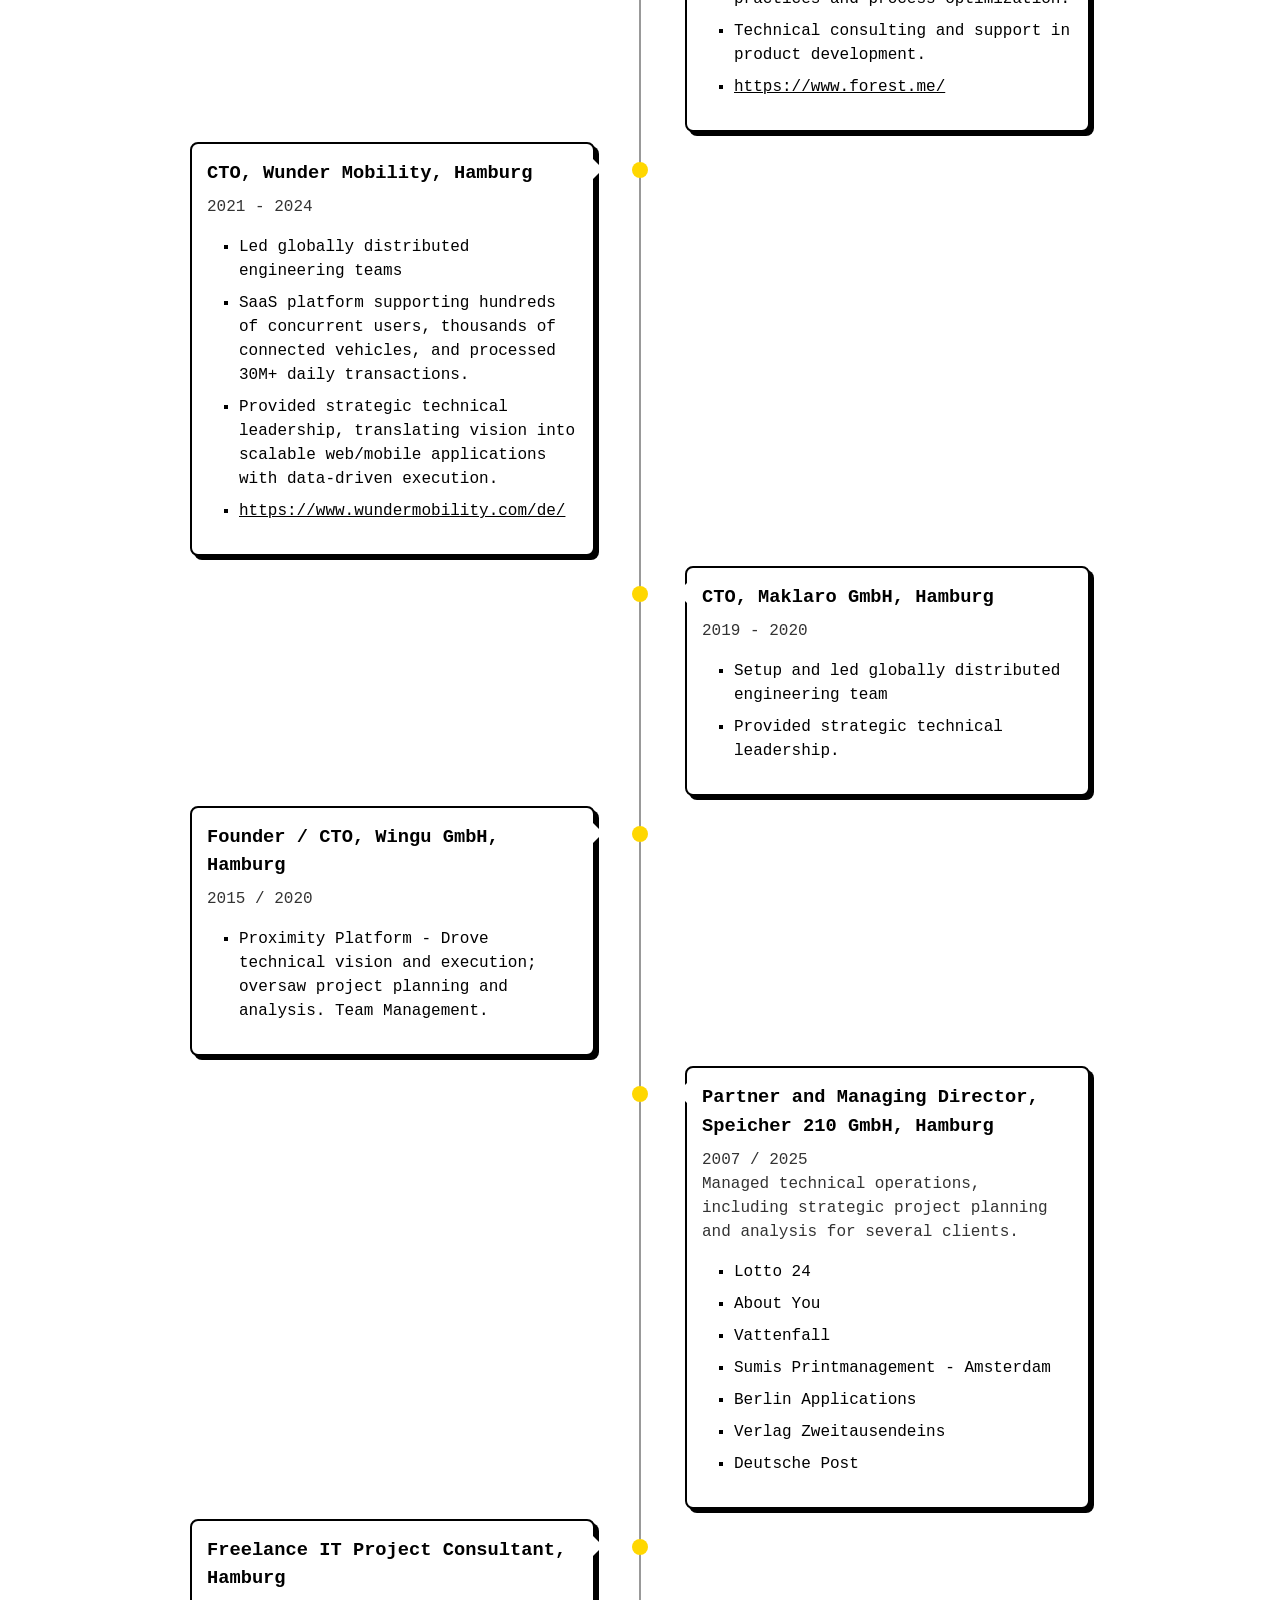
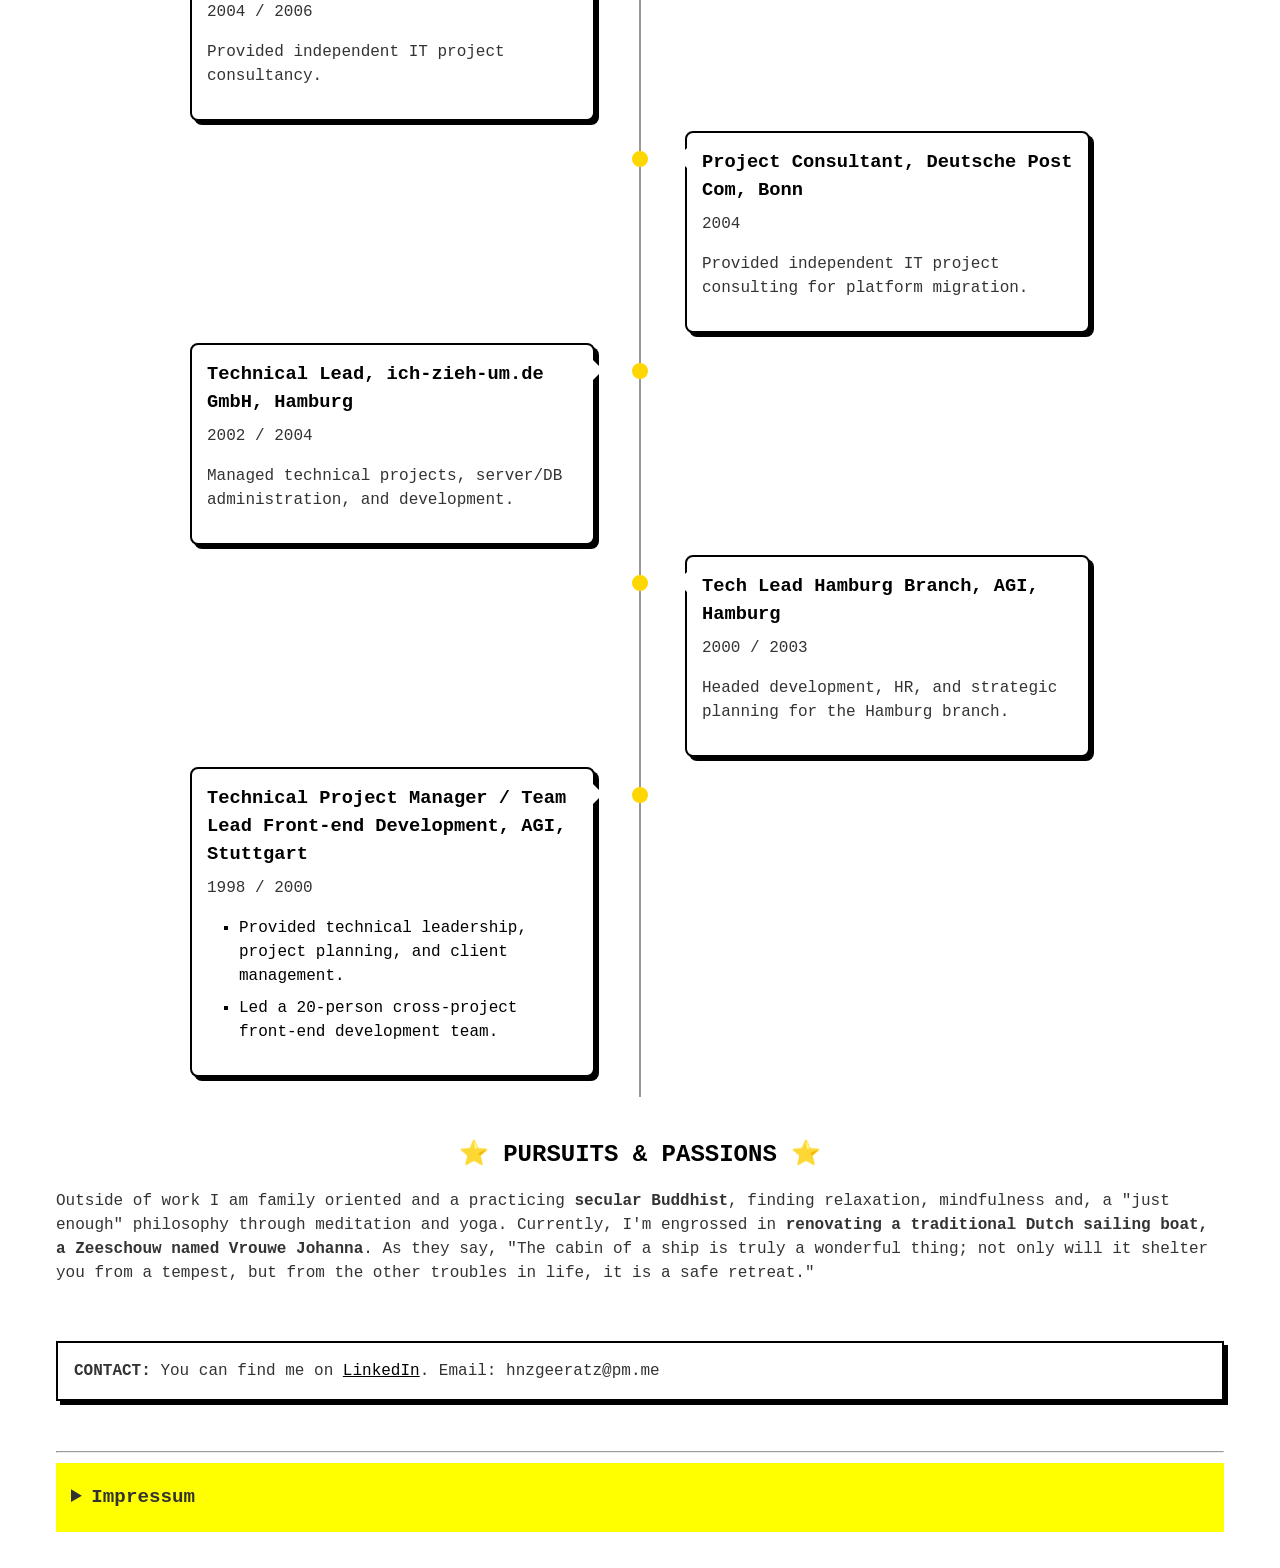
==== commit a60fb9d1: "Refactor contact information and remove Instagram references from personal descriptions" ====
--- a/index.html
+++ b/index.html
@@ -175,10 +175,10 @@
 </div>
 <p>&nbsp;</p>
 <h2 class="text-center">&#11088; PURSUITS & PASSIONS &#11088;</h2>
-<p>Outside of work I am family oriented and a practicing <strong>secular Buddhist</strong>, finding relaxation, mindfulness and, a "just enough" philosophy through meditation and yoga. Currently, I'm engrossed in <strong>renovating a traditional Dutch sailing boat, a Zeeschouw named Vrouwe Johanna</strong>. This historic barge is a project I truly love, and I regularly share updates on its progress on my Instagram account: <a href="https://www.instagram.com/vrouwe_johanna/" target="_blank">@vrouwe_johanna</a>. As they say, "The cabin of a ship is truly a wonderful thing; not only will it shelter you from a tempest, but from the other troubles in life, it is a safe retreat."</p>
+<p>Outside of work I am family oriented and a practicing <strong>secular Buddhist</strong>, finding relaxation, mindfulness and, a "just enough" philosophy through meditation and yoga. Currently, I'm engrossed in <strong>renovating a traditional Dutch sailing boat, a Zeeschouw named Vrouwe Johanna</strong>. As they say, "The cabin of a ship is truly a wonderful thing; not only will it shelter you from a tempest, but from the other troubles in life, it is a safe retreat."</p>
 <p>&nbsp;</p>
 <p class="box">
-  <strong>CONTACT:</strong> You can find me on <a href="https://de.linkedin.com/in/hanz-geeratz" target="_blank" rel="noopener noreferrer">LinkedIn</a> or, take a look at my <b>Instagram</b>: <a href="https://www.instagram.com/vrouwe_johanna/" target="_blank" rel="noopener noreferrer">@vrouwe_johanna</a>, where I share updates on my sailboat renovation. Email: hnzgeeratz@pm.me</p>
+  <strong>CONTACT:</strong> You can find me on <a href="https://de.linkedin.com/in/hanz-geeratz" target="_blank" rel="noopener noreferrer">LinkedIn</a>. Email: hnzgeeratz@pm.me</p>
 <hr/>
 <details>
   <summary>Impressum</summary>
